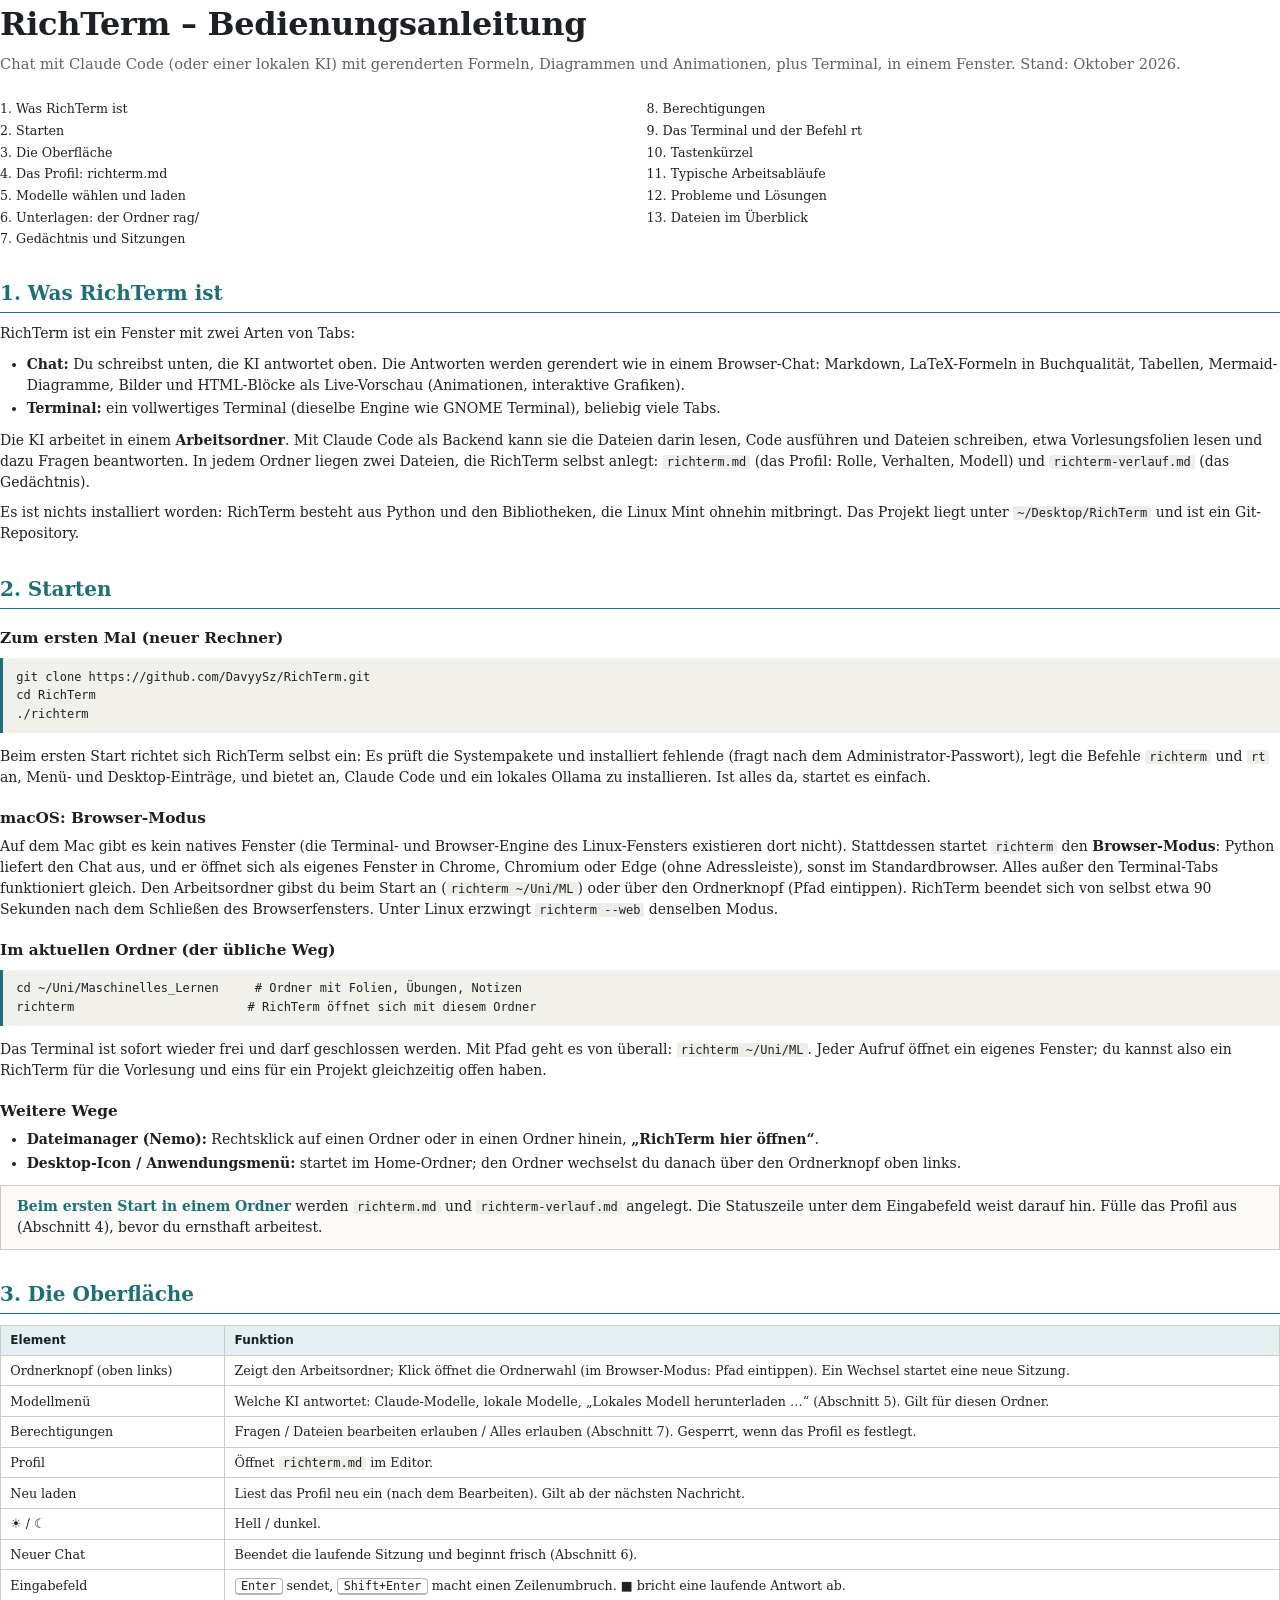
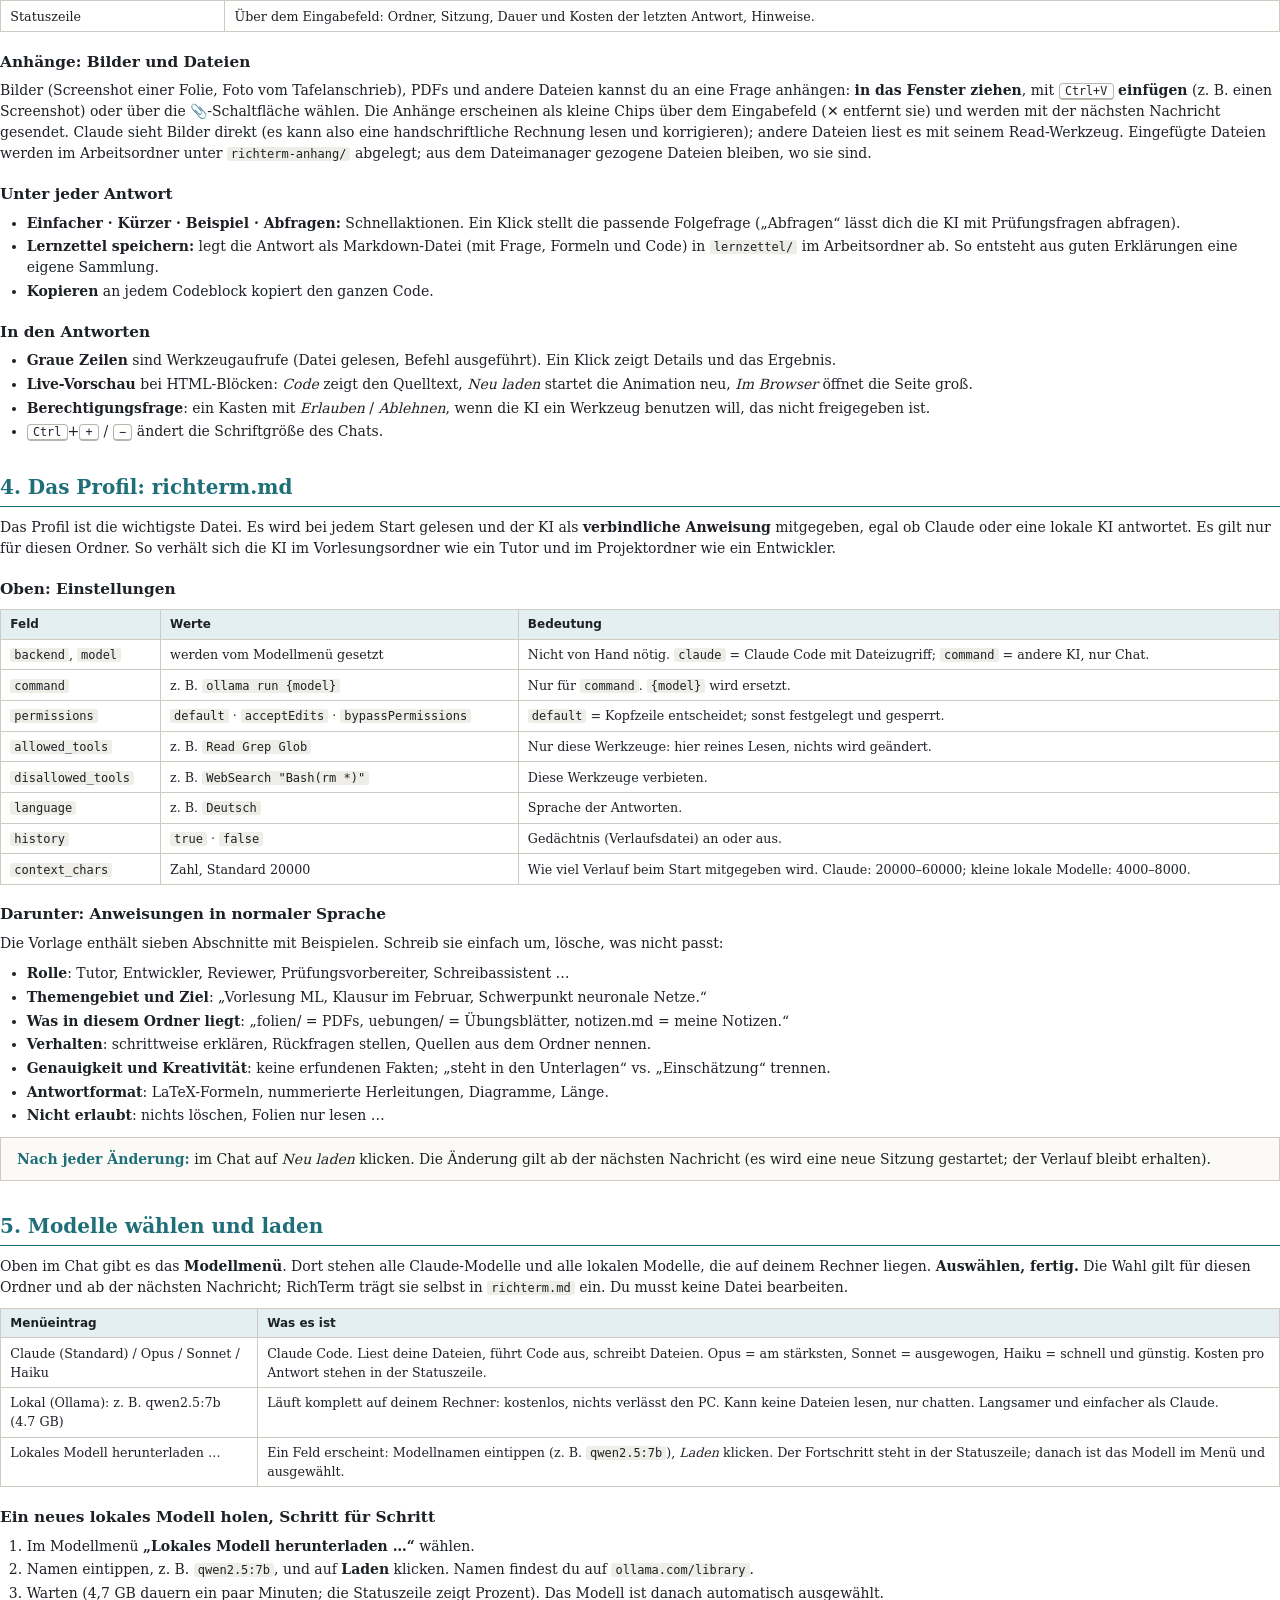
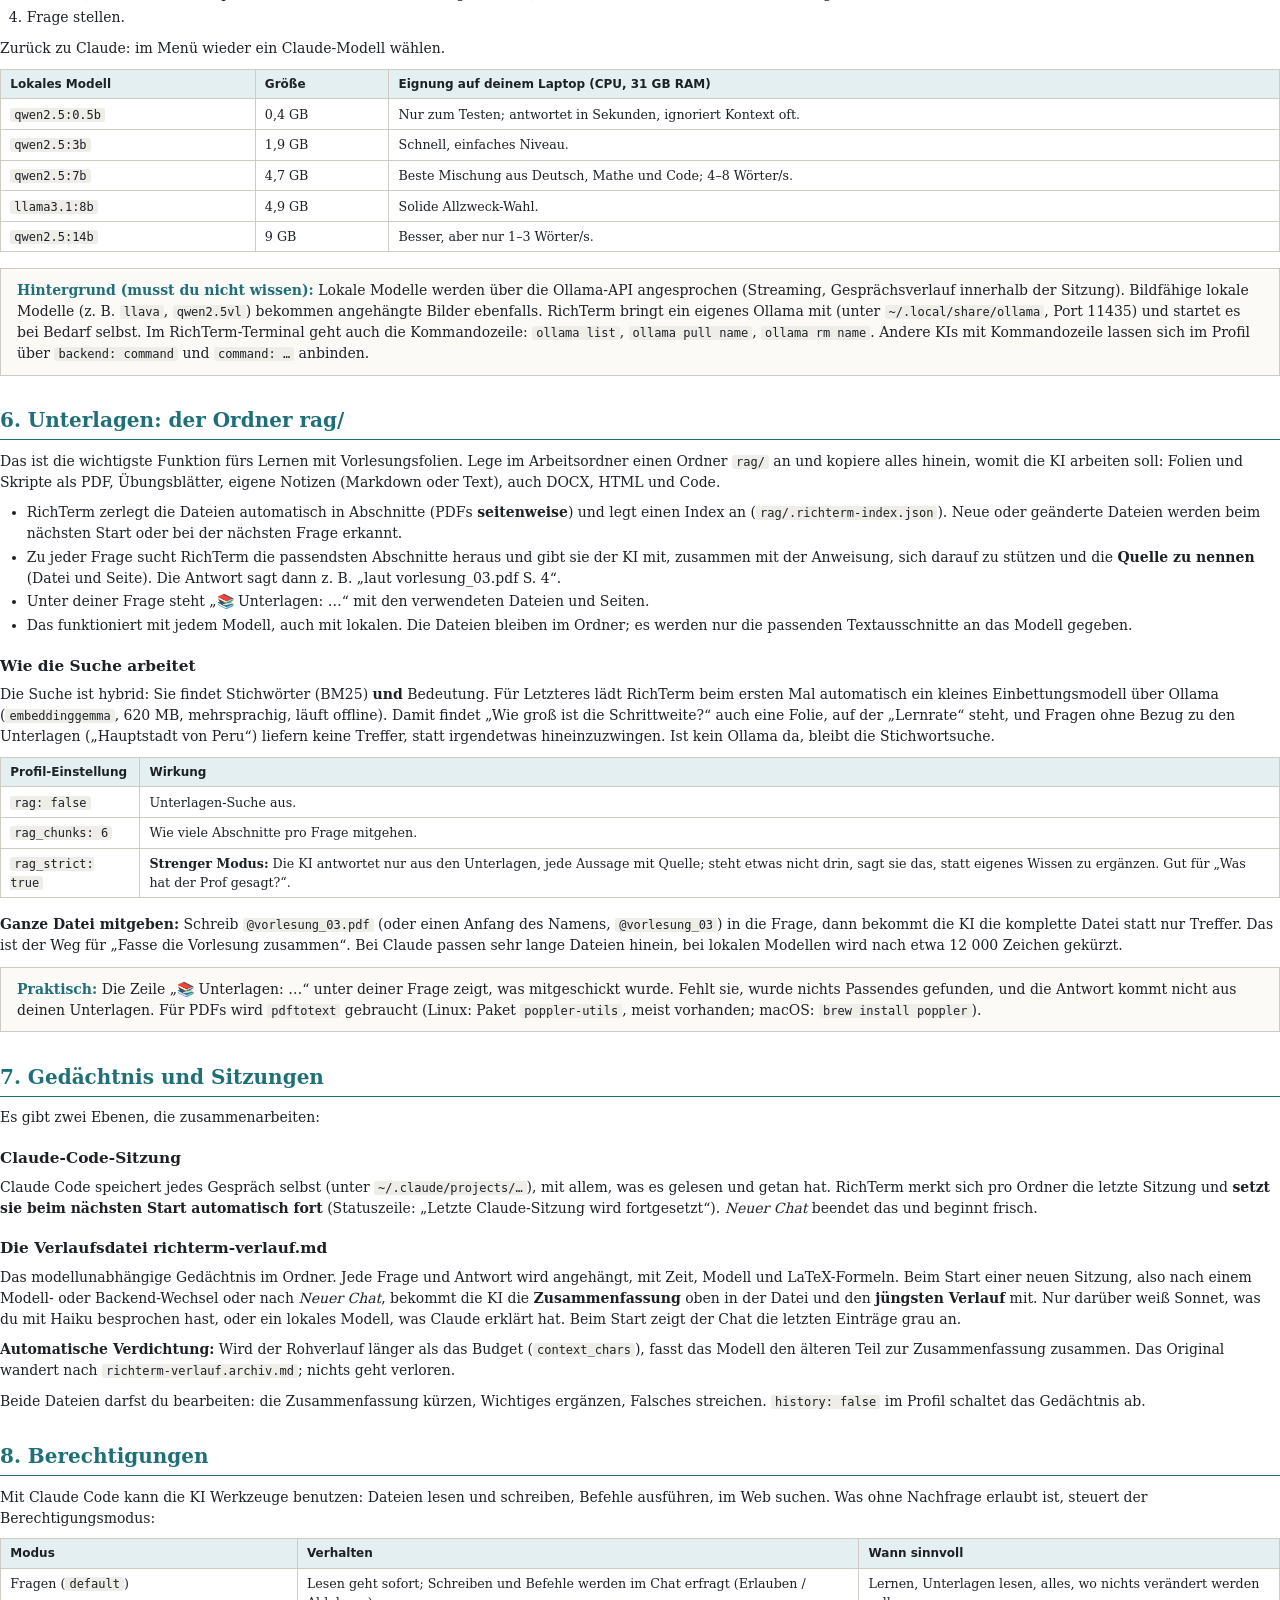
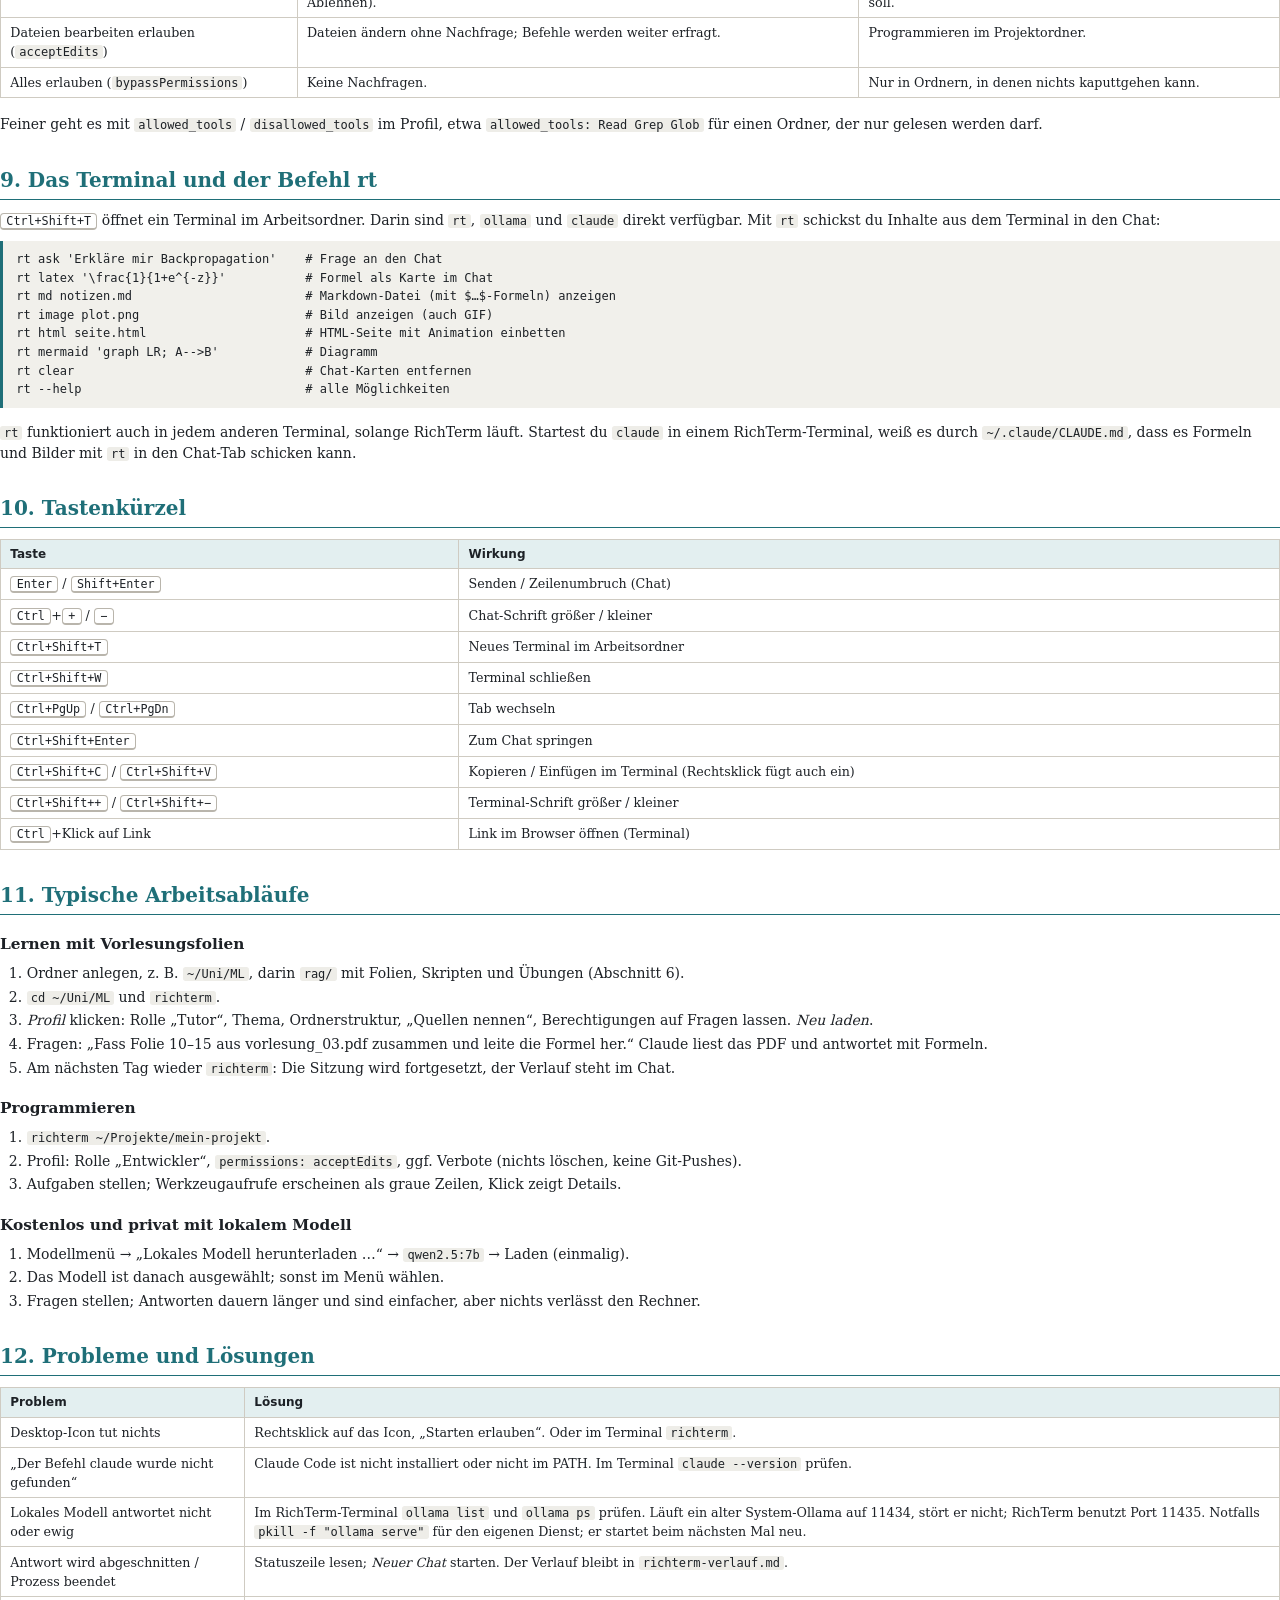
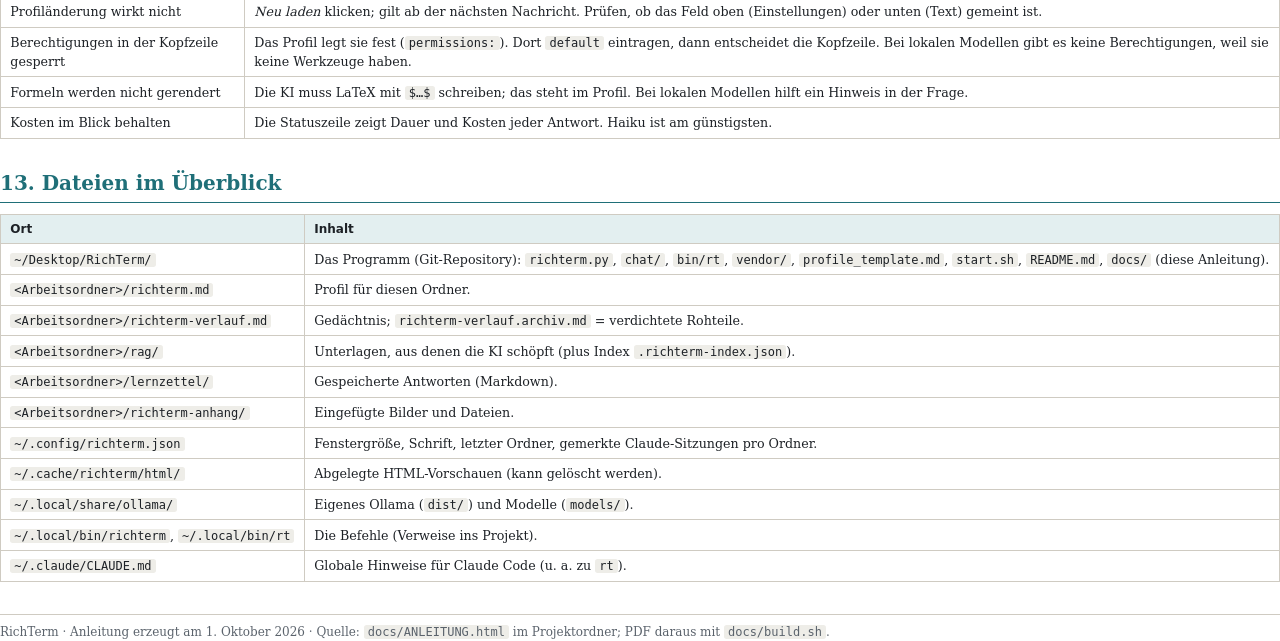
==== docs/ANLEITUNG.html @ 3a7b84ba "Unterlagen-Suche hybrid (BM25 + embeddinggemma, automatisch geladen), strenger Modus, @datei für gan" ====
<!doctype html>
<html lang="de">
<head>
<meta charset="utf-8">
<title>RichTerm – Bedienungsanleitung</title>
<style>
  @page { size: A4; margin: 20mm 18mm 22mm 18mm; }
  html { font-size: 10.5pt; }
  body { font-family: "DejaVu Serif", Georgia, serif; color: #1d2126; line-height: 1.5; margin: 0; }
  h1 { font-size: 24pt; margin: 0 0 4pt; letter-spacing: -0.01em; }
  .sub { color: #5b636c; margin: 0 0 18pt; font-size: 11pt; }
  h2 { font-size: 15pt; margin: 22pt 0 8pt; padding-bottom: 3pt; border-bottom: 1.5px solid #1f6f78; color: #1f6f78; page-break-after: avoid; }
  h3 { font-size: 11.5pt; margin: 14pt 0 5pt; page-break-after: avoid; }
  p { margin: 0 0 7pt; }
  ul, ol { margin: 0 0 8pt; padding-left: 20pt; }
  li { margin-bottom: 2pt; }
  code { font-family: "DejaVu Sans Mono", monospace; font-size: 9pt; background: #eeede8; padding: 0 3pt; border-radius: 2pt; }
  pre { font-family: "DejaVu Sans Mono", monospace; font-size: 8.8pt; background: #f1f0eb; border-left: 3px solid #1f6f78; padding: 7pt 10pt; margin: 6pt 0 10pt; white-space: pre-wrap; page-break-inside: avoid; }
  pre code { background: none; padding: 0; }
  table { border-collapse: collapse; width: 100%; margin: 6pt 0 12pt; font-size: 9.5pt; page-break-inside: avoid; }
  th, td { border: 1px solid #cfcbc2; padding: 4pt 7pt; vertical-align: top; text-align: left; }
  th { background: #e3eff0; font-family: "DejaVu Sans", sans-serif; font-size: 9pt; }
  .box { border: 1px solid #cfcbc2; background: #fbfaf7; padding: 8pt 12pt; margin: 8pt 0 12pt; page-break-inside: avoid; }
  .box b { color: #1f6f78; }
  .toc { columns: 2; font-size: 9.5pt; margin-bottom: 10pt; }
  .toc div { margin-bottom: 2pt; }
  .kbd { font-family: "DejaVu Sans Mono", monospace; font-size: 8.8pt; border: 1px solid #b9b5ac; border-bottom-width: 2px; border-radius: 3pt; padding: 0 4pt; background: #fff; white-space: nowrap; }
  .page { page-break-before: always; }
  footer { margin-top: 24pt; color: #5b636c; font-size: 9pt; border-top: 1px solid #cfcbc2; padding-top: 6pt; }
</style>
</head>
<body>

<h1>RichTerm – Bedienungsanleitung</h1>
<p class="sub">Chat mit Claude Code (oder einer lokalen KI) mit gerenderten Formeln, Diagrammen und Animationen, plus Terminal, in einem Fenster. Stand: Oktober 2026.</p>

<div class="toc">
  <div>1. Was RichTerm ist</div>
  <div>2. Starten</div>
  <div>3. Die Oberfläche</div>
  <div>4. Das Profil: richterm.md</div>
  <div>5. Modelle wählen und laden</div>
  <div>6. Unterlagen: der Ordner rag/</div>
  <div>7. Gedächtnis und Sitzungen</div>
  <div>8. Berechtigungen</div>
  <div>9. Das Terminal und der Befehl rt</div>
  <div>10. Tastenkürzel</div>
  <div>11. Typische Arbeitsabläufe</div>
  <div>12. Probleme und Lösungen</div>
  <div>13. Dateien im Überblick</div>
</div>

<h2>1. Was RichTerm ist</h2>
<p>RichTerm ist ein Fenster mit zwei Arten von Tabs:</p>
<ul>
  <li><b>Chat:</b> Du schreibst unten, die KI antwortet oben. Die Antworten werden gerendert wie in einem Browser-Chat: Markdown, LaTeX-Formeln in Buchqualität, Tabellen, Mermaid-Diagramme, Bilder und HTML-Blöcke als Live-Vorschau (Animationen, interaktive Grafiken).</li>
  <li><b>Terminal:</b> ein vollwertiges Terminal (dieselbe Engine wie GNOME Terminal), beliebig viele Tabs.</li>
</ul>
<p>Die KI arbeitet in einem <b>Arbeitsordner</b>. Mit Claude Code als Backend kann sie die Dateien darin lesen, Code ausführen und Dateien schreiben, etwa Vorlesungsfolien lesen und dazu Fragen beantworten. In jedem Ordner liegen zwei Dateien, die RichTerm selbst anlegt: <code>richterm.md</code> (das Profil: Rolle, Verhalten, Modell) und <code>richterm-verlauf.md</code> (das Gedächtnis).</p>
<p>Es ist nichts installiert worden: RichTerm besteht aus Python und den Bibliotheken, die Linux Mint ohnehin mitbringt. Das Projekt liegt unter <code>~/Desktop/RichTerm</code> und ist ein Git-Repository.</p>

<h2>2. Starten</h2>
<h3>Zum ersten Mal (neuer Rechner)</h3>
<pre><code>git clone https://github.com/DavyySz/RichTerm.git
cd RichTerm
./richterm</code></pre>
<p>Beim ersten Start richtet sich RichTerm selbst ein: Es prüft die Systempakete und installiert fehlende (fragt nach dem Administrator-Passwort), legt die Befehle <code>richterm</code> und <code>rt</code> an, Menü- und Desktop-Einträge, und bietet an, Claude Code und ein lokales Ollama zu installieren. Ist alles da, startet es einfach.</p>
<h3>macOS: Browser-Modus</h3>
<p>Auf dem Mac gibt es kein natives Fenster (die Terminal- und Browser-Engine des Linux-Fensters existieren dort nicht). Stattdessen startet <code>richterm</code> den <b>Browser-Modus</b>: Python liefert den Chat aus, und er öffnet sich als eigenes Fenster in Chrome, Chromium oder Edge (ohne Adressleiste), sonst im Standardbrowser. Alles außer den Terminal-Tabs funktioniert gleich. Den Arbeitsordner gibst du beim Start an (<code>richterm ~/Uni/ML</code>) oder über den Ordnerknopf (Pfad eintippen). RichTerm beendet sich von selbst etwa 90 Sekunden nach dem Schließen des Browserfensters. Unter Linux erzwingt <code>richterm --web</code> denselben Modus.</p>
<h3>Im aktuellen Ordner (der übliche Weg)</h3>
<pre><code>cd ~/Uni/Maschinelles_Lernen     # Ordner mit Folien, Übungen, Notizen
richterm                        # RichTerm öffnet sich mit diesem Ordner</code></pre>
<p>Das Terminal ist sofort wieder frei und darf geschlossen werden. Mit Pfad geht es von überall: <code>richterm ~/Uni/ML</code>. Jeder Aufruf öffnet ein eigenes Fenster; du kannst also ein RichTerm für die Vorlesung und eins für ein Projekt gleichzeitig offen haben.</p>
<h3>Weitere Wege</h3>
<ul>
  <li><b>Dateimanager (Nemo):</b> Rechtsklick auf einen Ordner oder in einen Ordner hinein, <b>„RichTerm hier öffnen“</b>.</li>
  <li><b>Desktop-Icon / Anwendungsmenü:</b> startet im Home-Ordner; den Ordner wechselst du danach über den Ordnerknopf oben links.</li>
</ul>
<div class="box"><b>Beim ersten Start in einem Ordner</b> werden <code>richterm.md</code> und <code>richterm-verlauf.md</code> angelegt. Die Statuszeile unter dem Eingabefeld weist darauf hin. Fülle das Profil aus (Abschnitt 4), bevor du ernsthaft arbeitest.</div>

<h2>3. Die Oberfläche</h2>
<table>
  <tr><th>Element</th><th>Funktion</th></tr>
  <tr><td>Ordnerknopf (oben links)</td><td>Zeigt den Arbeitsordner; Klick öffnet die Ordnerwahl (im Browser-Modus: Pfad eintippen). Ein Wechsel startet eine neue Sitzung.</td></tr>
  <tr><td>Modellmenü</td><td>Welche KI antwortet: Claude-Modelle, lokale Modelle, „Lokales Modell herunterladen …“ (Abschnitt 5). Gilt für diesen Ordner.</td></tr>
  <tr><td>Berechtigungen</td><td>Fragen / Dateien bearbeiten erlauben / Alles erlauben (Abschnitt 7). Gesperrt, wenn das Profil es festlegt.</td></tr>
  <tr><td>Profil</td><td>Öffnet <code>richterm.md</code> im Editor.</td></tr>
  <tr><td>Neu laden</td><td>Liest das Profil neu ein (nach dem Bearbeiten). Gilt ab der nächsten Nachricht.</td></tr>
  <tr><td>☀ / ☾</td><td>Hell / dunkel.</td></tr>
  <tr><td>Neuer Chat</td><td>Beendet die laufende Sitzung und beginnt frisch (Abschnitt 6).</td></tr>
  <tr><td>Eingabefeld</td><td><span class="kbd">Enter</span> sendet, <span class="kbd">Shift+Enter</span> macht einen Zeilenumbruch. <b>■</b> bricht eine laufende Antwort ab.</td></tr>
  <tr><td>Statuszeile</td><td>Über dem Eingabefeld: Ordner, Sitzung, Dauer und Kosten der letzten Antwort, Hinweise.</td></tr>
</table>
<h3>Anhänge: Bilder und Dateien</h3>
<p>Bilder (Screenshot einer Folie, Foto vom Tafelanschrieb), PDFs und andere Dateien kannst du an eine Frage anhängen: <b>in das Fenster ziehen</b>, mit <span class="kbd">Ctrl+V</span> <b>einfügen</b> (z. B. einen Screenshot) oder über die <b>📎</b>-Schaltfläche wählen. Die Anhänge erscheinen als kleine Chips über dem Eingabefeld (✕ entfernt sie) und werden mit der nächsten Nachricht gesendet. Claude sieht Bilder direkt (es kann also eine handschriftliche Rechnung lesen und korrigieren); andere Dateien liest es mit seinem Read-Werkzeug. Eingefügte Dateien werden im Arbeitsordner unter <code>richterm-anhang/</code> abgelegt; aus dem Dateimanager gezogene Dateien bleiben, wo sie sind.</p>
<h3>Unter jeder Antwort</h3>
<ul>
  <li><b>Einfacher · Kürzer · Beispiel · Abfragen:</b> Schnellaktionen. Ein Klick stellt die passende Folgefrage („Abfragen“ lässt dich die KI mit Prüfungsfragen abfragen).</li>
  <li><b>Lernzettel speichern:</b> legt die Antwort als Markdown-Datei (mit Frage, Formeln und Code) in <code>lernzettel/</code> im Arbeitsordner ab. So entsteht aus guten Erklärungen eine eigene Sammlung.</li>
  <li><b>Kopieren</b> an jedem Codeblock kopiert den ganzen Code.</li>
</ul>
<h3>In den Antworten</h3>
<ul>
  <li><b>Graue Zeilen</b> sind Werkzeugaufrufe (Datei gelesen, Befehl ausgeführt). Ein Klick zeigt Details und das Ergebnis.</li>
  <li><b>Live-Vorschau</b> bei HTML-Blöcken: <i>Code</i> zeigt den Quelltext, <i>Neu laden</i> startet die Animation neu, <i>Im Browser</i> öffnet die Seite groß.</li>
  <li><b>Berechtigungsfrage</b>: ein Kasten mit <i>Erlauben</i> / <i>Ablehnen</i>, wenn die KI ein Werkzeug benutzen will, das nicht freigegeben ist.</li>
  <li><span class="kbd">Ctrl</span>+<span class="kbd">+</span> / <span class="kbd">−</span> ändert die Schriftgröße des Chats.</li>
</ul>

<h2 class="page">4. Das Profil: richterm.md</h2>
<p>Das Profil ist die wichtigste Datei. Es wird bei jedem Start gelesen und der KI als <b>verbindliche Anweisung</b> mitgegeben, egal ob Claude oder eine lokale KI antwortet. Es gilt nur für diesen Ordner. So verhält sich die KI im Vorlesungsordner wie ein Tutor und im Projektordner wie ein Entwickler.</p>
<h3>Oben: Einstellungen</h3>
<table>
  <tr><th>Feld</th><th>Werte</th><th>Bedeutung</th></tr>
  <tr><td><code>backend</code>, <code>model</code></td><td>werden vom Modellmenü gesetzt</td><td>Nicht von Hand nötig. <code>claude</code> = Claude Code mit Dateizugriff; <code>command</code> = andere KI, nur Chat.</td></tr>
  <tr><td><code>command</code></td><td>z. B. <code>ollama run {model}</code></td><td>Nur für <code>command</code>. <code>{model}</code> wird ersetzt.</td></tr>
  <tr><td><code>permissions</code></td><td><code>default</code> · <code>acceptEdits</code> · <code>bypassPermissions</code></td><td><code>default</code> = Kopfzeile entscheidet; sonst festgelegt und gesperrt.</td></tr>
  <tr><td><code>allowed_tools</code></td><td>z. B. <code>Read Grep Glob</code></td><td>Nur diese Werkzeuge: hier reines Lesen, nichts wird geändert.</td></tr>
  <tr><td><code>disallowed_tools</code></td><td>z. B. <code>WebSearch "Bash(rm *)"</code></td><td>Diese Werkzeuge verbieten.</td></tr>
  <tr><td><code>language</code></td><td>z. B. <code>Deutsch</code></td><td>Sprache der Antworten.</td></tr>
  <tr><td><code>history</code></td><td><code>true</code> · <code>false</code></td><td>Gedächtnis (Verlaufsdatei) an oder aus.</td></tr>
  <tr><td><code>context_chars</code></td><td>Zahl, Standard 20000</td><td>Wie viel Verlauf beim Start mitgegeben wird. Claude: 20000–60000; kleine lokale Modelle: 4000–8000.</td></tr>
</table>
<h3>Darunter: Anweisungen in normaler Sprache</h3>
<p>Die Vorlage enthält sieben Abschnitte mit Beispielen. Schreib sie einfach um, lösche, was nicht passt:</p>
<ul>
  <li><b>Rolle</b>: Tutor, Entwickler, Reviewer, Prüfungsvorbereiter, Schreibassistent …</li>
  <li><b>Themengebiet und Ziel</b>: „Vorlesung ML, Klausur im Februar, Schwerpunkt neuronale Netze.“</li>
  <li><b>Was in diesem Ordner liegt</b>: „folien/ = PDFs, uebungen/ = Übungsblätter, notizen.md = meine Notizen.“</li>
  <li><b>Verhalten</b>: schrittweise erklären, Rückfragen stellen, Quellen aus dem Ordner nennen.</li>
  <li><b>Genauigkeit und Kreativität</b>: keine erfundenen Fakten; „steht in den Unterlagen“ vs. „Einschätzung“ trennen.</li>
  <li><b>Antwortformat</b>: LaTeX-Formeln, nummerierte Herleitungen, Diagramme, Länge.</li>
  <li><b>Nicht erlaubt</b>: nichts löschen, Folien nur lesen …</li>
</ul>
<div class="box"><b>Nach jeder Änderung:</b> im Chat auf <i>Neu laden</i> klicken. Die Änderung gilt ab der nächsten Nachricht (es wird eine neue Sitzung gestartet; der Verlauf bleibt erhalten).</div>

<h2>5. Modelle wählen und laden</h2>
<p>Oben im Chat gibt es das <b>Modellmenü</b>. Dort stehen alle Claude-Modelle und alle lokalen Modelle, die auf deinem Rechner liegen. <b>Auswählen, fertig.</b> Die Wahl gilt für diesen Ordner und ab der nächsten Nachricht; RichTerm trägt sie selbst in <code>richterm.md</code> ein. Du musst keine Datei bearbeiten.</p>
<table>
  <tr><th>Menüeintrag</th><th>Was es ist</th></tr>
  <tr><td>Claude (Standard) / Opus / Sonnet / Haiku</td><td>Claude Code. Liest deine Dateien, führt Code aus, schreibt Dateien. Opus = am stärksten, Sonnet = ausgewogen, Haiku = schnell und günstig. Kosten pro Antwort stehen in der Statuszeile.</td></tr>
  <tr><td>Lokal (Ollama): z. B. qwen2.5:7b (4.7 GB)</td><td>Läuft komplett auf deinem Rechner: kostenlos, nichts verlässt den PC. Kann keine Dateien lesen, nur chatten. Langsamer und einfacher als Claude.</td></tr>
  <tr><td>Lokales Modell herunterladen …</td><td>Ein Feld erscheint: Modellnamen eintippen (z. B. <code>qwen2.5:7b</code>), <i>Laden</i> klicken. Der Fortschritt steht in der Statuszeile; danach ist das Modell im Menü und ausgewählt.</td></tr>
</table>
<h3>Ein neues lokales Modell holen, Schritt für Schritt</h3>
<ol>
  <li>Im Modellmenü <b>„Lokales Modell herunterladen …“</b> wählen.</li>
  <li>Namen eintippen, z. B. <code>qwen2.5:7b</code>, und auf <b>Laden</b> klicken. Namen findest du auf <code>ollama.com/library</code>.</li>
  <li>Warten (4,7 GB dauern ein paar Minuten; die Statuszeile zeigt Prozent). Das Modell ist danach automatisch ausgewählt.</li>
  <li>Frage stellen.</li>
</ol>
<p>Zurück zu Claude: im Menü wieder ein Claude-Modell wählen.</p>
<table>
  <tr><th>Lokales Modell</th><th>Größe</th><th>Eignung auf deinem Laptop (CPU, 31 GB RAM)</th></tr>
  <tr><td><code>qwen2.5:0.5b</code></td><td>0,4 GB</td><td>Nur zum Testen; antwortet in Sekunden, ignoriert Kontext oft.</td></tr>
  <tr><td><code>qwen2.5:3b</code></td><td>1,9 GB</td><td>Schnell, einfaches Niveau.</td></tr>
  <tr><td><code>qwen2.5:7b</code></td><td>4,7 GB</td><td>Beste Mischung aus Deutsch, Mathe und Code; 4–8 Wörter/s.</td></tr>
  <tr><td><code>llama3.1:8b</code></td><td>4,9 GB</td><td>Solide Allzweck-Wahl.</td></tr>
  <tr><td><code>qwen2.5:14b</code></td><td>9 GB</td><td>Besser, aber nur 1–3 Wörter/s.</td></tr>
</table>
<div class="box"><b>Hintergrund (musst du nicht wissen):</b> Lokale Modelle werden über die Ollama-API angesprochen (Streaming, Gesprächsverlauf innerhalb der Sitzung). Bildfähige lokale Modelle (z. B. <code>llava</code>, <code>qwen2.5vl</code>) bekommen angehängte Bilder ebenfalls. RichTerm bringt ein eigenes Ollama mit (unter <code>~/.local/share/ollama</code>, Port 11435) und startet es bei Bedarf selbst. Im RichTerm-Terminal geht auch die Kommandozeile: <code>ollama list</code>, <code>ollama pull name</code>, <code>ollama rm name</code>. Andere KIs mit Kommandozeile lassen sich im Profil über <code>backend: command</code> und <code>command: …</code> anbinden.</div>

<h2 class="page">6. Unterlagen: der Ordner rag/</h2>
<p>Das ist die wichtigste Funktion fürs Lernen mit Vorlesungsfolien. Lege im Arbeitsordner einen Ordner <code>rag/</code> an und kopiere alles hinein, womit die KI arbeiten soll: Folien und Skripte als PDF, Übungsblätter, eigene Notizen (Markdown oder Text), auch DOCX, HTML und Code.</p>
<ul>
  <li>RichTerm zerlegt die Dateien automatisch in Abschnitte (PDFs <b>seitenweise</b>) und legt einen Index an (<code>rag/.richterm-index.json</code>). Neue oder geänderte Dateien werden beim nächsten Start oder bei der nächsten Frage erkannt.</li>
  <li>Zu jeder Frage sucht RichTerm die passendsten Abschnitte heraus und gibt sie der KI mit, zusammen mit der Anweisung, sich darauf zu stützen und die <b>Quelle zu nennen</b> (Datei und Seite). Die Antwort sagt dann z.&nbsp;B. „laut vorlesung_03.pdf S. 4“.</li>
  <li>Unter deiner Frage steht „📚 Unterlagen: …“ mit den verwendeten Dateien und Seiten.</li>
  <li>Das funktioniert mit jedem Modell, auch mit lokalen. Die Dateien bleiben im Ordner; es werden nur die passenden Textausschnitte an das Modell gegeben.</li>
</ul>
<h3>Wie die Suche arbeitet</h3>
<p>Die Suche ist hybrid: Sie findet Stichwörter (BM25) <b>und</b> Bedeutung. Für Letzteres lädt RichTerm beim ersten Mal automatisch ein kleines Einbettungsmodell über Ollama (<code>embeddinggemma</code>, 620 MB, mehrsprachig, läuft offline). Damit findet „Wie groß ist die Schrittweite?“ auch eine Folie, auf der „Lernrate“ steht, und Fragen ohne Bezug zu den Unterlagen („Hauptstadt von Peru“) liefern keine Treffer, statt irgendetwas hineinzuzwingen. Ist kein Ollama da, bleibt die Stichwortsuche.</p>
<table>
  <tr><th>Profil-Einstellung</th><th>Wirkung</th></tr>
  <tr><td><code>rag: false</code></td><td>Unterlagen-Suche aus.</td></tr>
  <tr><td><code>rag_chunks: 6</code></td><td>Wie viele Abschnitte pro Frage mitgehen.</td></tr>
  <tr><td><code>rag_strict: true</code></td><td><b>Strenger Modus:</b> Die KI antwortet nur aus den Unterlagen, jede Aussage mit Quelle; steht etwas nicht drin, sagt sie das, statt eigenes Wissen zu ergänzen. Gut für „Was hat der Prof gesagt?“.</td></tr>
</table>
<p><b>Ganze Datei mitgeben:</b> Schreib <code>@vorlesung_03.pdf</code> (oder einen Anfang des Namens, <code>@vorlesung_03</code>) in die Frage, dann bekommt die KI die komplette Datei statt nur Treffer. Das ist der Weg für „Fasse die Vorlesung zusammen“. Bei Claude passen sehr lange Dateien hinein, bei lokalen Modellen wird nach etwa 12 000 Zeichen gekürzt.</p>
<div class="box"><b>Praktisch:</b> Die Zeile „📚 Unterlagen: …“ unter deiner Frage zeigt, was mitgeschickt wurde. Fehlt sie, wurde nichts Passendes gefunden, und die Antwort kommt nicht aus deinen Unterlagen. Für PDFs wird <code>pdftotext</code> gebraucht (Linux: Paket <code>poppler-utils</code>, meist vorhanden; macOS: <code>brew install poppler</code>).</div>

<h2>7. Gedächtnis und Sitzungen</h2>
<p>Es gibt zwei Ebenen, die zusammenarbeiten:</p>
<h3>Claude-Code-Sitzung</h3>
<p>Claude Code speichert jedes Gespräch selbst (unter <code>~/.claude/projects/…</code>), mit allem, was es gelesen und getan hat. RichTerm merkt sich pro Ordner die letzte Sitzung und <b>setzt sie beim nächsten Start automatisch fort</b> (Statuszeile: „Letzte Claude-Sitzung wird fortgesetzt“). <i>Neuer Chat</i> beendet das und beginnt frisch.</p>
<h3>Die Verlaufsdatei richterm-verlauf.md</h3>
<p>Das modellunabhängige Gedächtnis im Ordner. Jede Frage und Antwort wird angehängt, mit Zeit, Modell und LaTeX-Formeln. Beim Start einer neuen Sitzung, also nach einem Modell- oder Backend-Wechsel oder nach <i>Neuer Chat</i>, bekommt die KI die <b>Zusammenfassung</b> oben in der Datei und den <b>jüngsten Verlauf</b> mit. Nur darüber weiß Sonnet, was du mit Haiku besprochen hast, oder ein lokales Modell, was Claude erklärt hat. Beim Start zeigt der Chat die letzten Einträge grau an.</p>
<p><b>Automatische Verdichtung:</b> Wird der Rohverlauf länger als das Budget (<code>context_chars</code>), fasst das Modell den älteren Teil zur Zusammenfassung zusammen. Das Original wandert nach <code>richterm-verlauf.archiv.md</code>; nichts geht verloren.</p>
<p>Beide Dateien darfst du bearbeiten: die Zusammenfassung kürzen, Wichtiges ergänzen, Falsches streichen. <code>history: false</code> im Profil schaltet das Gedächtnis ab.</p>

<h2>8. Berechtigungen</h2>
<p>Mit Claude Code kann die KI Werkzeuge benutzen: Dateien lesen und schreiben, Befehle ausführen, im Web suchen. Was ohne Nachfrage erlaubt ist, steuert der Berechtigungsmodus:</p>
<table>
  <tr><th>Modus</th><th>Verhalten</th><th>Wann sinnvoll</th></tr>
  <tr><td>Fragen (<code>default</code>)</td><td>Lesen geht sofort; Schreiben und Befehle werden im Chat erfragt (Erlauben / Ablehnen).</td><td>Lernen, Unterlagen lesen, alles, wo nichts verändert werden soll.</td></tr>
  <tr><td>Dateien bearbeiten erlauben (<code>acceptEdits</code>)</td><td>Dateien ändern ohne Nachfrage; Befehle werden weiter erfragt.</td><td>Programmieren im Projektordner.</td></tr>
  <tr><td>Alles erlauben (<code>bypassPermissions</code>)</td><td>Keine Nachfragen.</td><td>Nur in Ordnern, in denen nichts kaputtgehen kann.</td></tr>
</table>
<p>Feiner geht es mit <code>allowed_tools</code> / <code>disallowed_tools</code> im Profil, etwa <code>allowed_tools: Read Grep Glob</code> für einen Ordner, der nur gelesen werden darf.</p>

<h2>9. Das Terminal und der Befehl rt</h2>
<p><span class="kbd">Ctrl+Shift+T</span> öffnet ein Terminal im Arbeitsordner. Darin sind <code>rt</code>, <code>ollama</code> und <code>claude</code> direkt verfügbar. Mit <code>rt</code> schickst du Inhalte aus dem Terminal in den Chat:</p>
<pre><code>rt ask 'Erkläre mir Backpropagation'    # Frage an den Chat
rt latex '\frac{1}{1+e^{-z}}'           # Formel als Karte im Chat
rt md notizen.md                        # Markdown-Datei (mit $…$-Formeln) anzeigen
rt image plot.png                       # Bild anzeigen (auch GIF)
rt html seite.html                      # HTML-Seite mit Animation einbetten
rt mermaid 'graph LR; A-->B'            # Diagramm
rt clear                                # Chat-Karten entfernen
rt --help                               # alle Möglichkeiten</code></pre>
<p><code>rt</code> funktioniert auch in jedem anderen Terminal, solange RichTerm läuft. Startest du <code>claude</code> in einem RichTerm-Terminal, weiß es durch <code>~/.claude/CLAUDE.md</code>, dass es Formeln und Bilder mit <code>rt</code> in den Chat-Tab schicken kann.</p>

<h2>10. Tastenkürzel</h2>
<table>
  <tr><th>Taste</th><th>Wirkung</th></tr>
  <tr><td><span class="kbd">Enter</span> / <span class="kbd">Shift+Enter</span></td><td>Senden / Zeilenumbruch (Chat)</td></tr>
  <tr><td><span class="kbd">Ctrl</span>+<span class="kbd">+</span> / <span class="kbd">−</span></td><td>Chat-Schrift größer / kleiner</td></tr>
  <tr><td><span class="kbd">Ctrl+Shift+T</span></td><td>Neues Terminal im Arbeitsordner</td></tr>
  <tr><td><span class="kbd">Ctrl+Shift+W</span></td><td>Terminal schließen</td></tr>
  <tr><td><span class="kbd">Ctrl+PgUp</span> / <span class="kbd">Ctrl+PgDn</span></td><td>Tab wechseln</td></tr>
  <tr><td><span class="kbd">Ctrl+Shift+Enter</span></td><td>Zum Chat springen</td></tr>
  <tr><td><span class="kbd">Ctrl+Shift+C</span> / <span class="kbd">Ctrl+Shift+V</span></td><td>Kopieren / Einfügen im Terminal (Rechtsklick fügt auch ein)</td></tr>
  <tr><td><span class="kbd">Ctrl+Shift++</span> / <span class="kbd">Ctrl+Shift+−</span></td><td>Terminal-Schrift größer / kleiner</td></tr>
  <tr><td><span class="kbd">Ctrl</span>+Klick auf Link</td><td>Link im Browser öffnen (Terminal)</td></tr>
</table>

<h2 class="page">11. Typische Arbeitsabläufe</h2>
<h3>Lernen mit Vorlesungsfolien</h3>
<ol>
  <li>Ordner anlegen, z. B. <code>~/Uni/ML</code>, darin <code>rag/</code> mit Folien, Skripten und Übungen (Abschnitt 6).</li>
  <li><code>cd ~/Uni/ML</code> und <code>richterm</code>.</li>
  <li><i>Profil</i> klicken: Rolle „Tutor“, Thema, Ordnerstruktur, „Quellen nennen“, Berechtigungen auf Fragen lassen. <i>Neu laden</i>.</li>
  <li>Fragen: „Fass Folie 10–15 aus vorlesung_03.pdf zusammen und leite die Formel her.“ Claude liest das PDF und antwortet mit Formeln.</li>
  <li>Am nächsten Tag wieder <code>richterm</code>: Die Sitzung wird fortgesetzt, der Verlauf steht im Chat.</li>
</ol>
<h3>Programmieren</h3>
<ol>
  <li><code>richterm ~/Projekte/mein-projekt</code>.</li>
  <li>Profil: Rolle „Entwickler“, <code>permissions: acceptEdits</code>, ggf. Verbote (nichts löschen, keine Git-Pushes).</li>
  <li>Aufgaben stellen; Werkzeugaufrufe erscheinen als graue Zeilen, Klick zeigt Details.</li>
</ol>
<h3>Kostenlos und privat mit lokalem Modell</h3>
<ol>
  <li>Modellmenü → „Lokales Modell herunterladen …“ → <code>qwen2.5:7b</code> → Laden (einmalig).</li>
  <li>Das Modell ist danach ausgewählt; sonst im Menü wählen.</li>
  <li>Fragen stellen; Antworten dauern länger und sind einfacher, aber nichts verlässt den Rechner.</li>
</ol>

<h2>12. Probleme und Lösungen</h2>
<table>
  <tr><th>Problem</th><th>Lösung</th></tr>
  <tr><td>Desktop-Icon tut nichts</td><td>Rechtsklick auf das Icon, „Starten erlauben“. Oder im Terminal <code>richterm</code>.</td></tr>
  <tr><td>„Der Befehl claude wurde nicht gefunden“</td><td>Claude Code ist nicht installiert oder nicht im PATH. Im Terminal <code>claude --version</code> prüfen.</td></tr>
  <tr><td>Lokales Modell antwortet nicht oder ewig</td><td>Im RichTerm-Terminal <code>ollama list</code> und <code>ollama ps</code> prüfen. Läuft ein alter System-Ollama auf 11434, stört er nicht; RichTerm benutzt Port 11435. Notfalls <code>pkill -f "ollama serve"</code> für den eigenen Dienst; er startet beim nächsten Mal neu.</td></tr>
  <tr><td>Antwort wird abgeschnitten / Prozess beendet</td><td>Statuszeile lesen; <i>Neuer Chat</i> starten. Der Verlauf bleibt in <code>richterm-verlauf.md</code>.</td></tr>
  <tr><td>Profiländerung wirkt nicht</td><td><i>Neu laden</i> klicken; gilt ab der nächsten Nachricht. Prüfen, ob das Feld oben (Einstellungen) oder unten (Text) gemeint ist.</td></tr>
  <tr><td>Berechtigungen in der Kopfzeile gesperrt</td><td>Das Profil legt sie fest (<code>permissions:</code>). Dort <code>default</code> eintragen, dann entscheidet die Kopfzeile. Bei lokalen Modellen gibt es keine Berechtigungen, weil sie keine Werkzeuge haben.</td></tr>
  <tr><td>Formeln werden nicht gerendert</td><td>Die KI muss LaTeX mit <code>$…$</code> schreiben; das steht im Profil. Bei lokalen Modellen hilft ein Hinweis in der Frage.</td></tr>
  <tr><td>Kosten im Blick behalten</td><td>Die Statuszeile zeigt Dauer und Kosten jeder Antwort. Haiku ist am günstigsten.</td></tr>
</table>

<h2>13. Dateien im Überblick</h2>
<table>
  <tr><th>Ort</th><th>Inhalt</th></tr>
  <tr><td><code>~/Desktop/RichTerm/</code></td><td>Das Programm (Git-Repository): <code>richterm.py</code>, <code>chat/</code>, <code>bin/rt</code>, <code>vendor/</code>, <code>profile_template.md</code>, <code>start.sh</code>, <code>README.md</code>, <code>docs/</code> (diese Anleitung).</td></tr>
  <tr><td><code>&lt;Arbeitsordner&gt;/richterm.md</code></td><td>Profil für diesen Ordner.</td></tr>
  <tr><td><code>&lt;Arbeitsordner&gt;/richterm-verlauf.md</code></td><td>Gedächtnis; <code>richterm-verlauf.archiv.md</code> = verdichtete Rohteile.</td></tr>
  <tr><td><code>&lt;Arbeitsordner&gt;/rag/</code></td><td>Unterlagen, aus denen die KI schöpft (plus Index <code>.richterm-index.json</code>).</td></tr>
  <tr><td><code>&lt;Arbeitsordner&gt;/lernzettel/</code></td><td>Gespeicherte Antworten (Markdown).</td></tr>
  <tr><td><code>&lt;Arbeitsordner&gt;/richterm-anhang/</code></td><td>Eingefügte Bilder und Dateien.</td></tr>
  <tr><td><code>~/.config/richterm.json</code></td><td>Fenstergröße, Schrift, letzter Ordner, gemerkte Claude-Sitzungen pro Ordner.</td></tr>
  <tr><td><code>~/.cache/richterm/html/</code></td><td>Abgelegte HTML-Vorschauen (kann gelöscht werden).</td></tr>
  <tr><td><code>~/.local/share/ollama/</code></td><td>Eigenes Ollama (<code>dist/</code>) und Modelle (<code>models/</code>).</td></tr>
  <tr><td><code>~/.local/bin/richterm</code>, <code>~/.local/bin/rt</code></td><td>Die Befehle (Verweise ins Projekt).</td></tr>
  <tr><td><code>~/.claude/CLAUDE.md</code></td><td>Globale Hinweise für Claude Code (u. a. zu <code>rt</code>).</td></tr>
</table>

<footer>RichTerm · Anleitung erzeugt am 1. Oktober 2026 · Quelle: <code>docs/ANLEITUNG.html</code> im Projektordner; PDF daraus mit <code>docs/build.sh</code>.</footer>
</body>
</html>
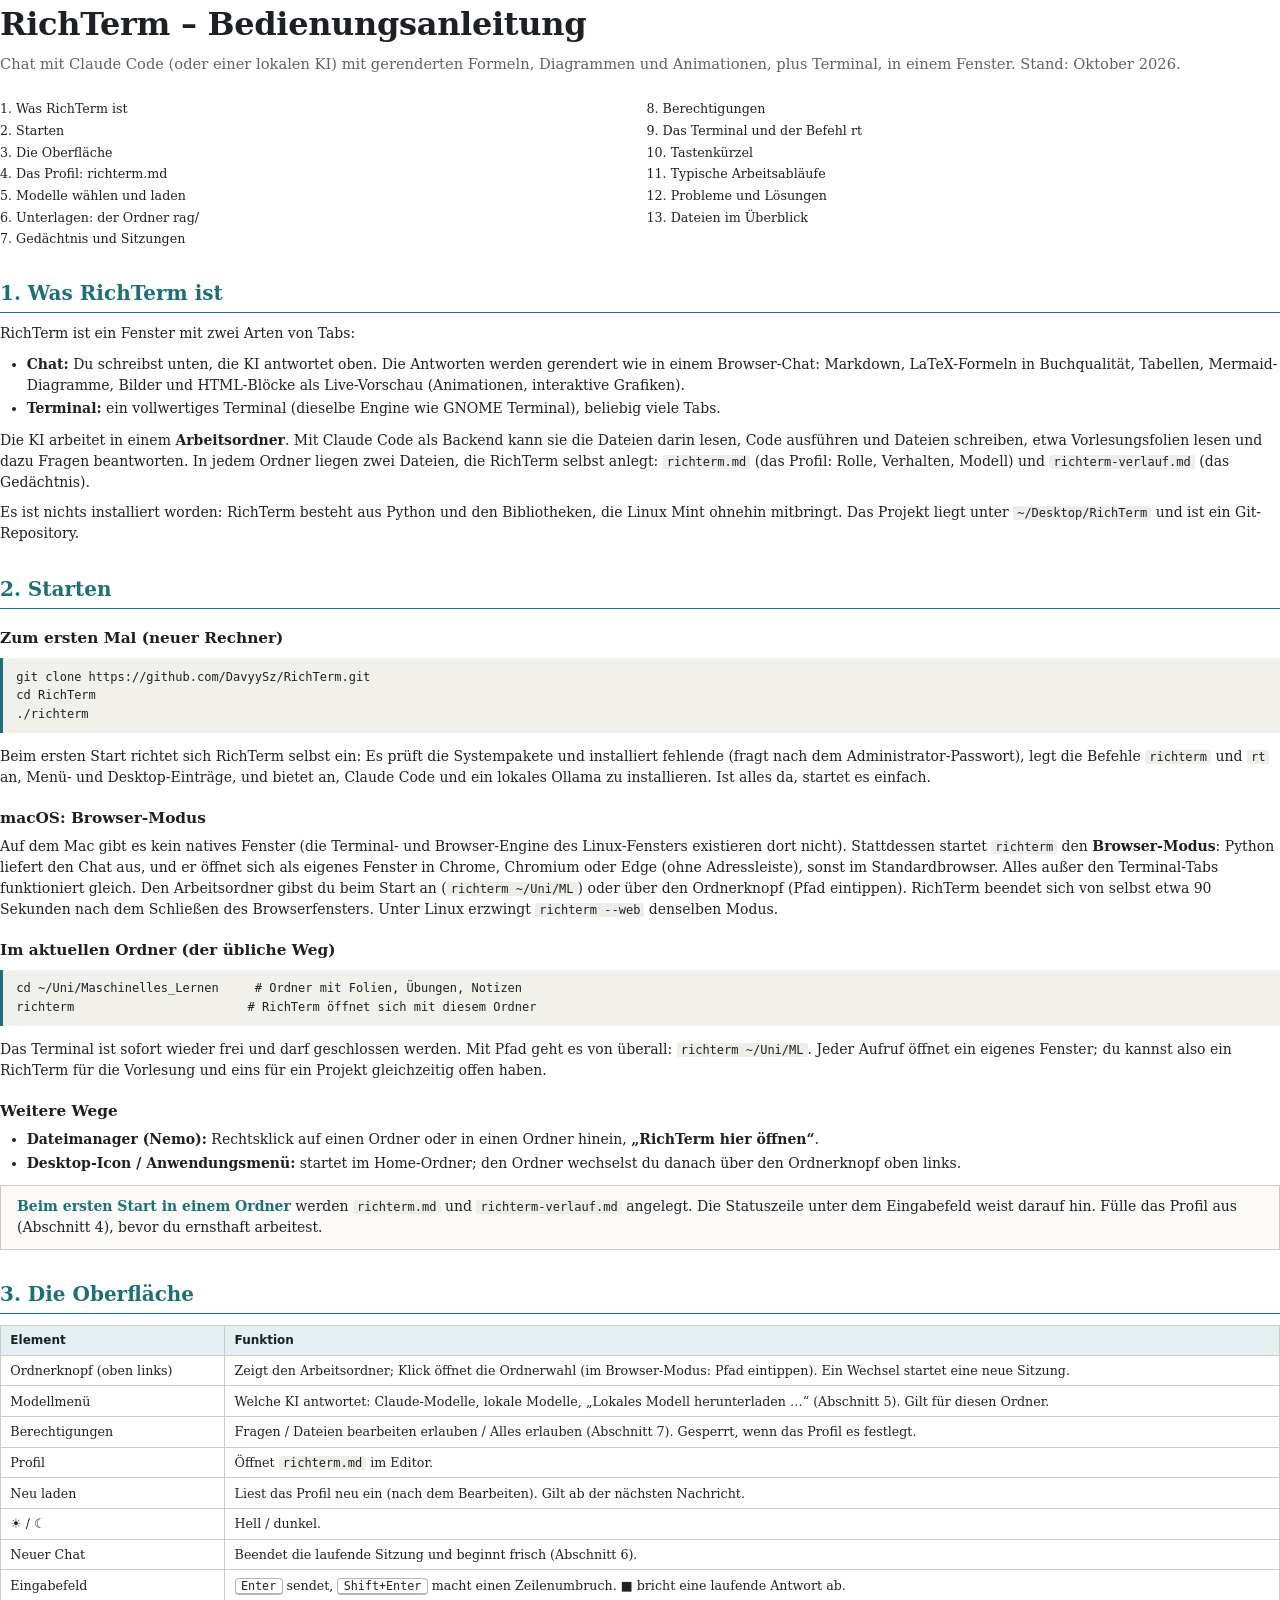
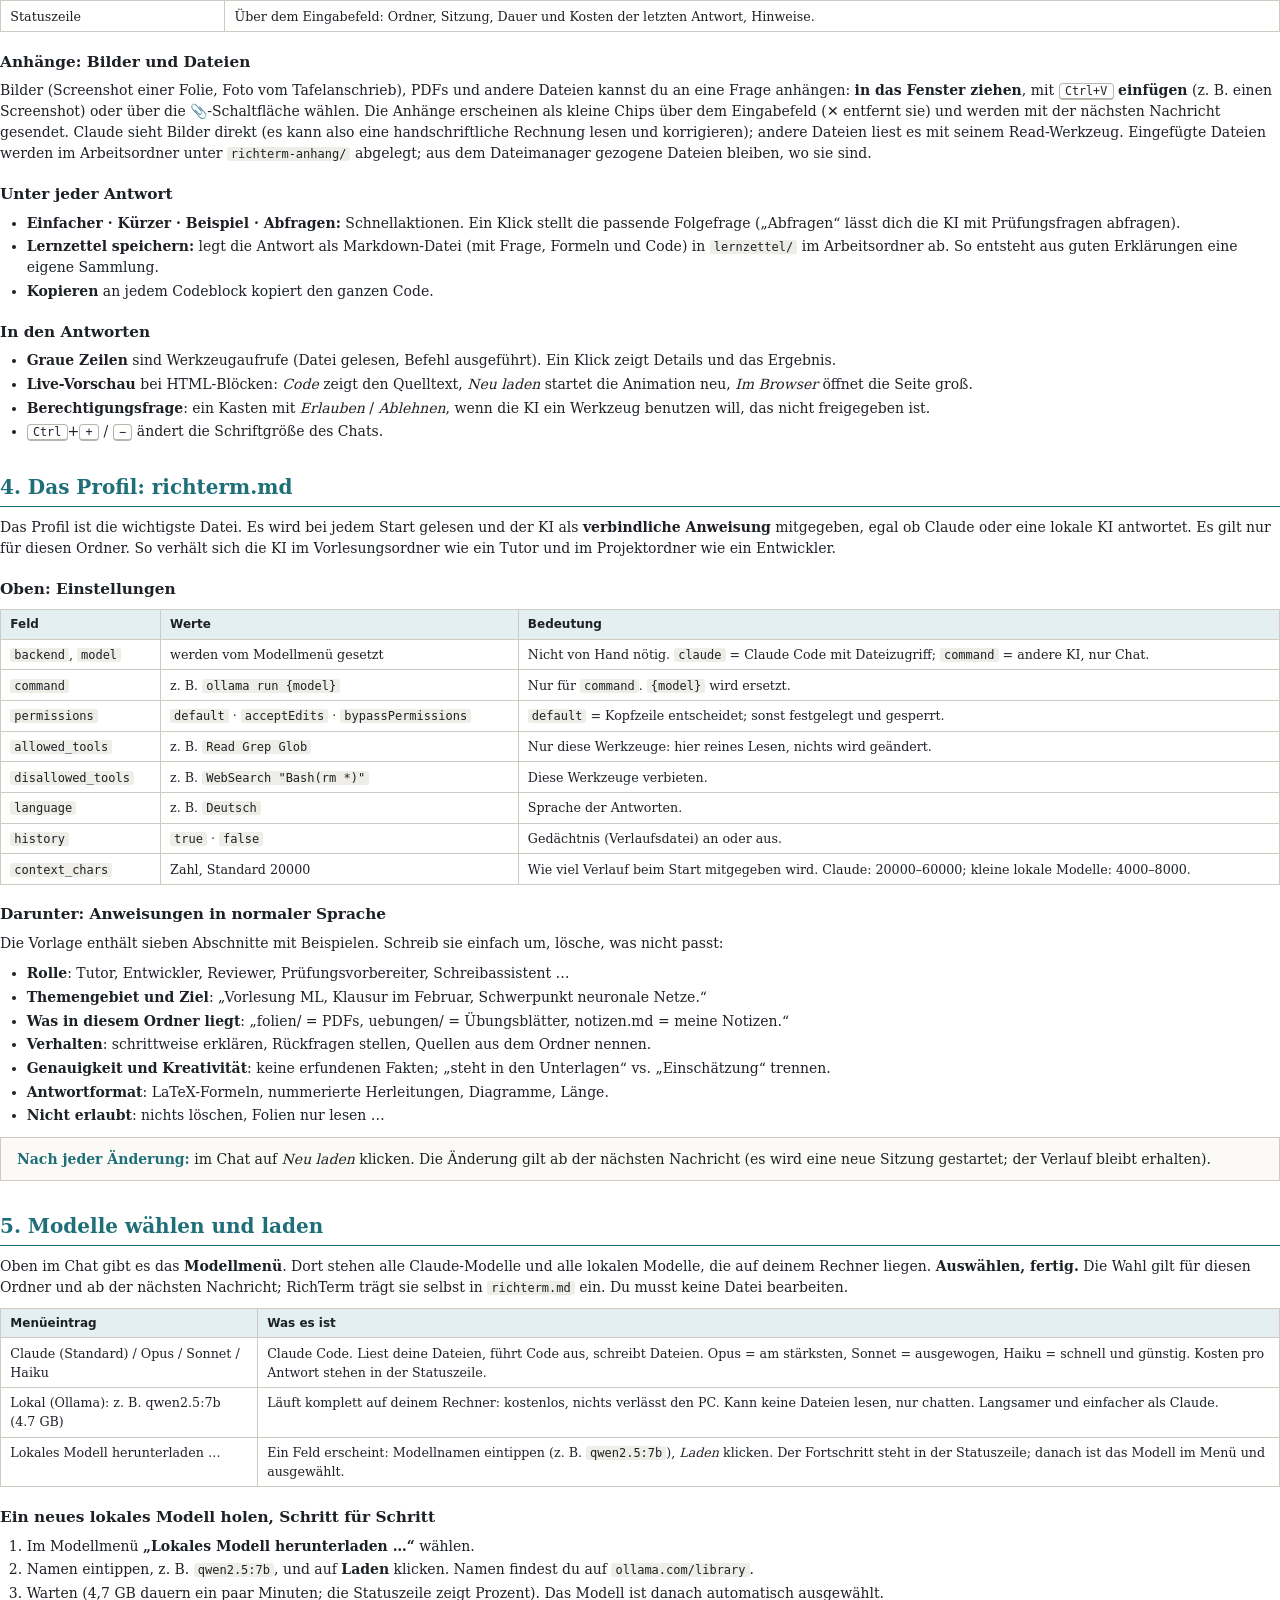
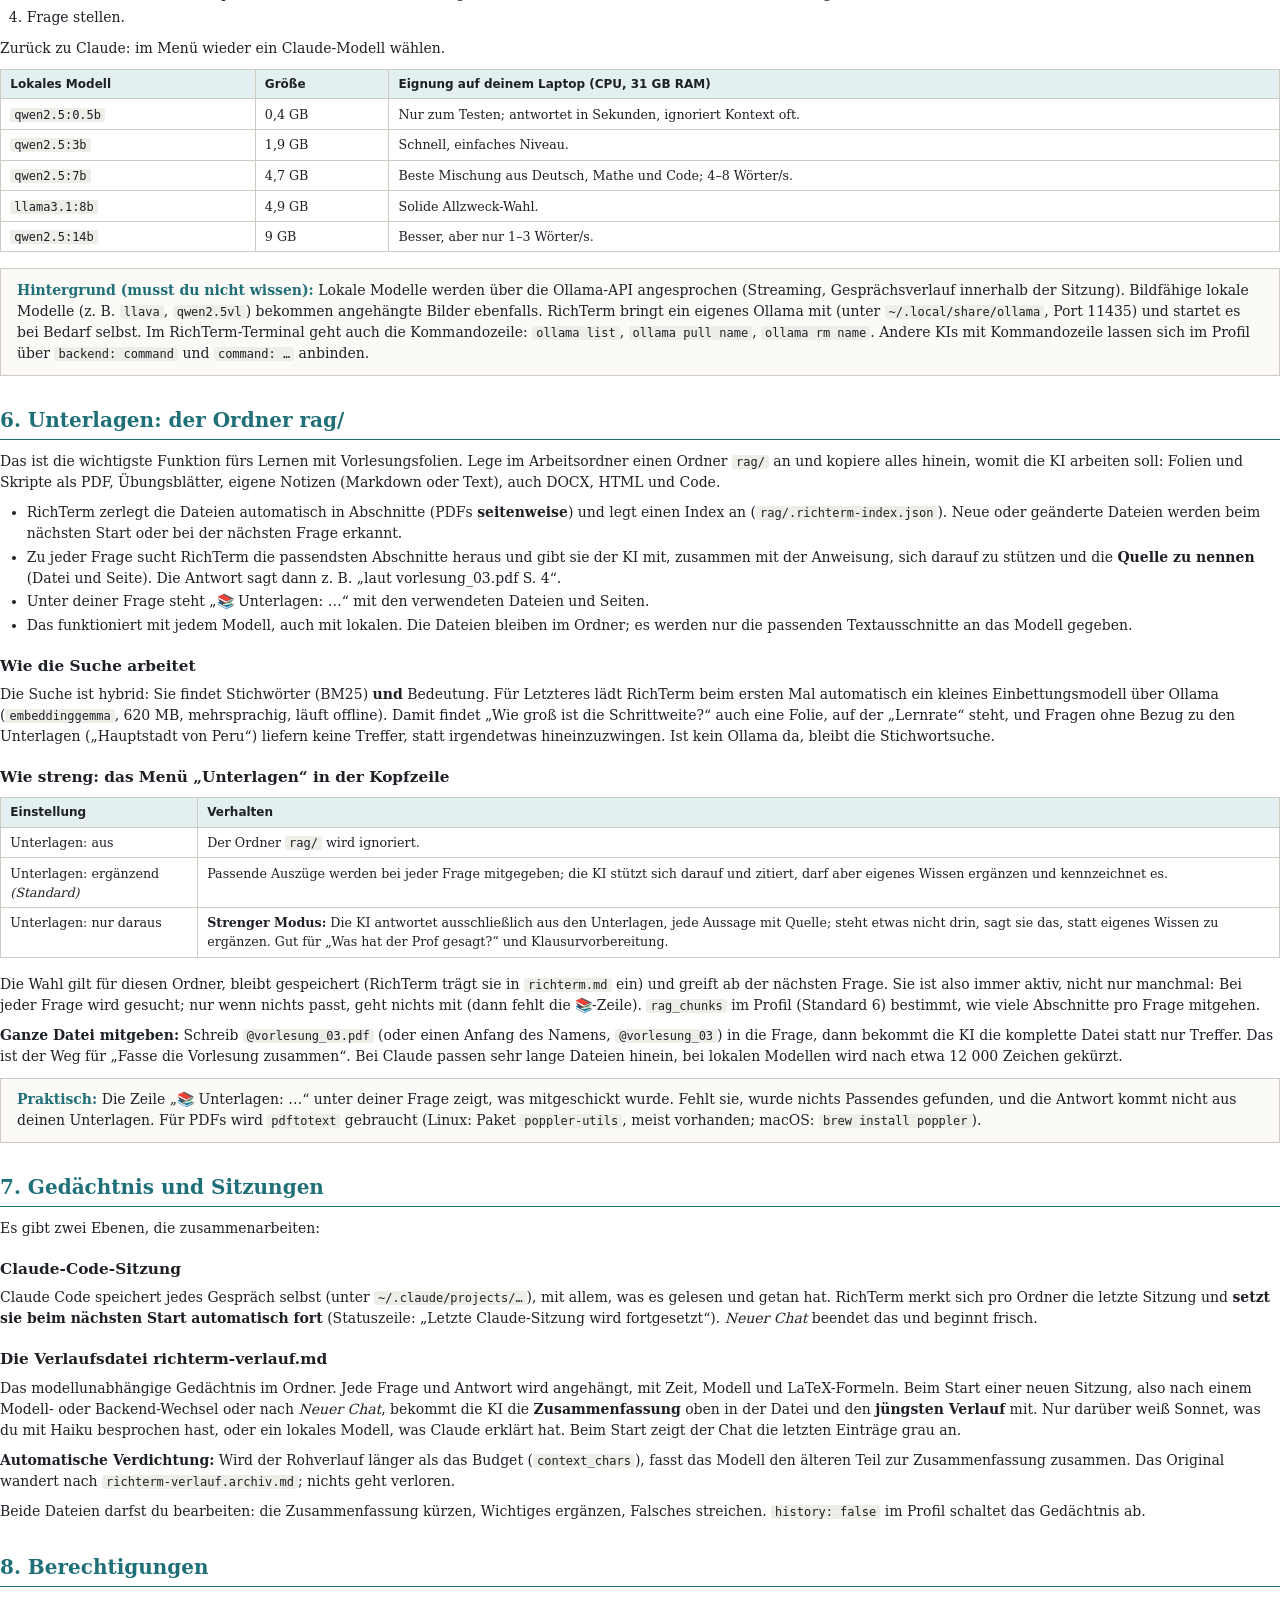
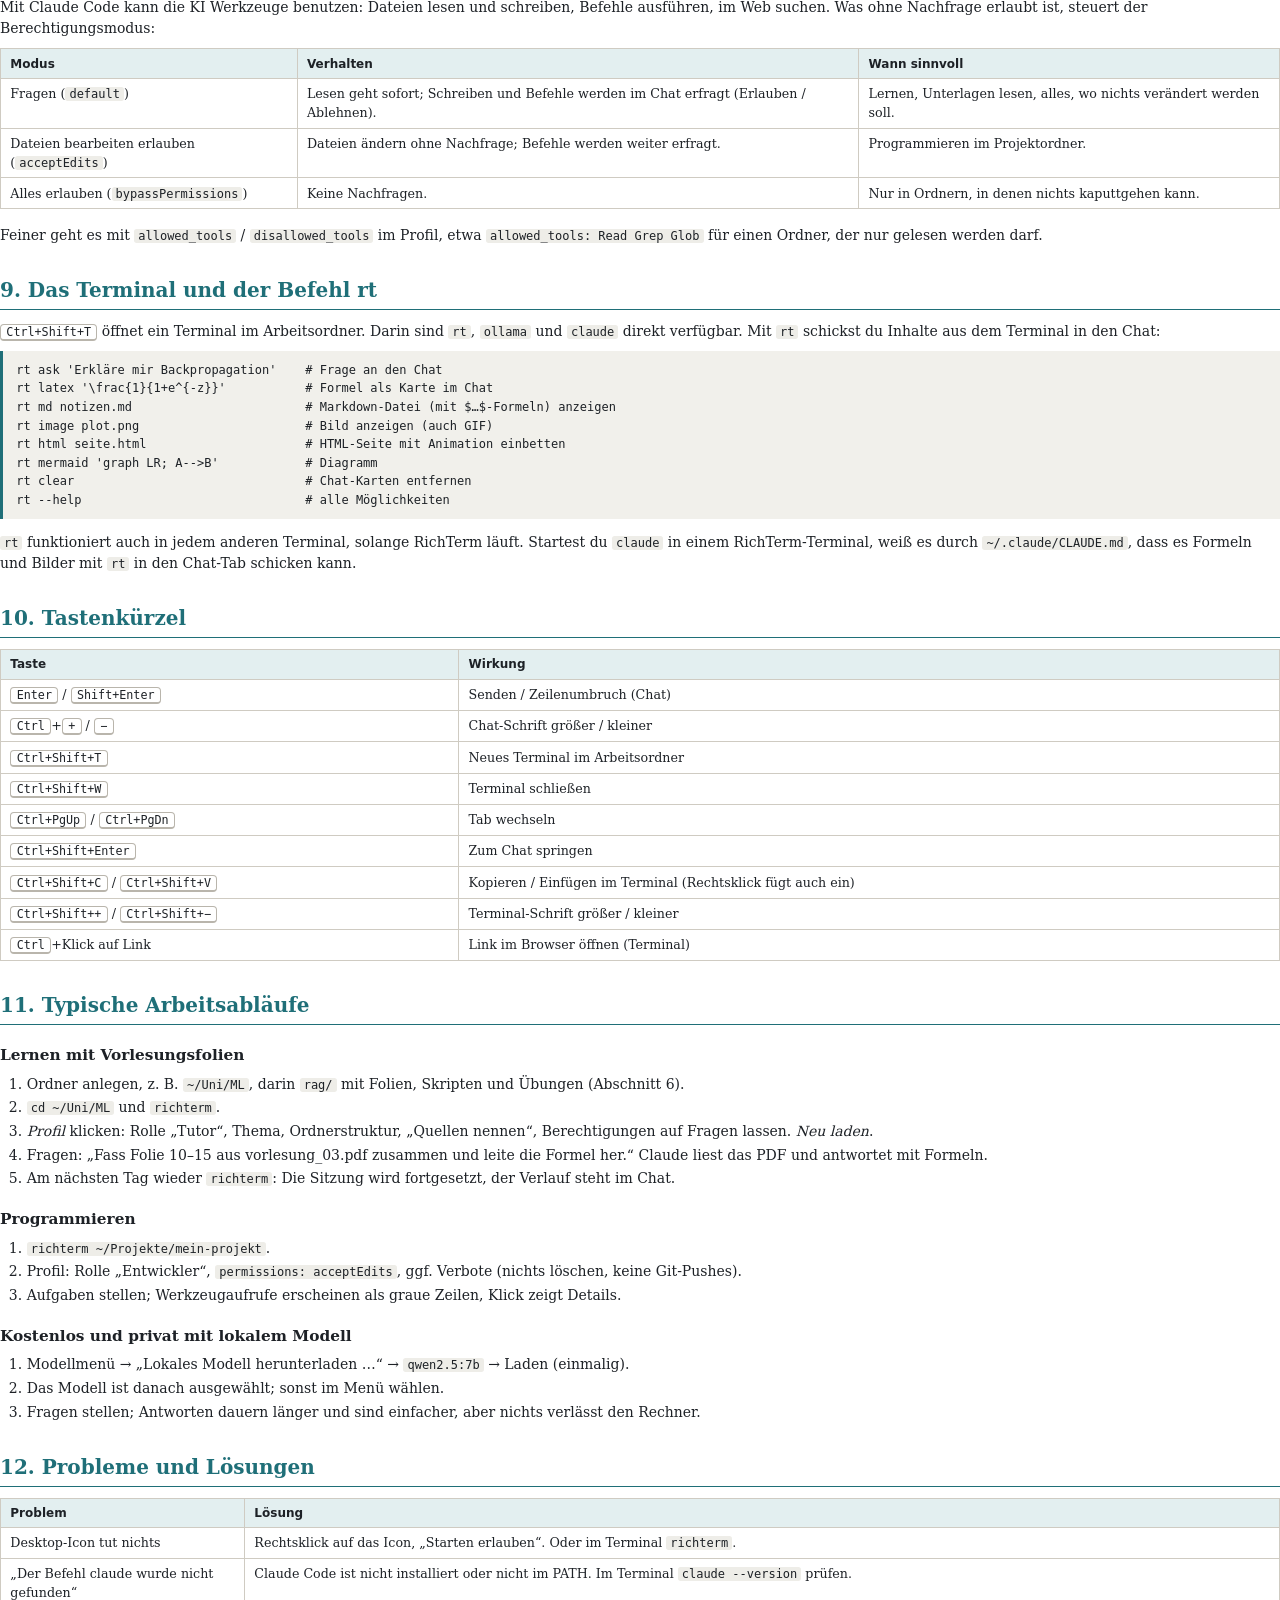
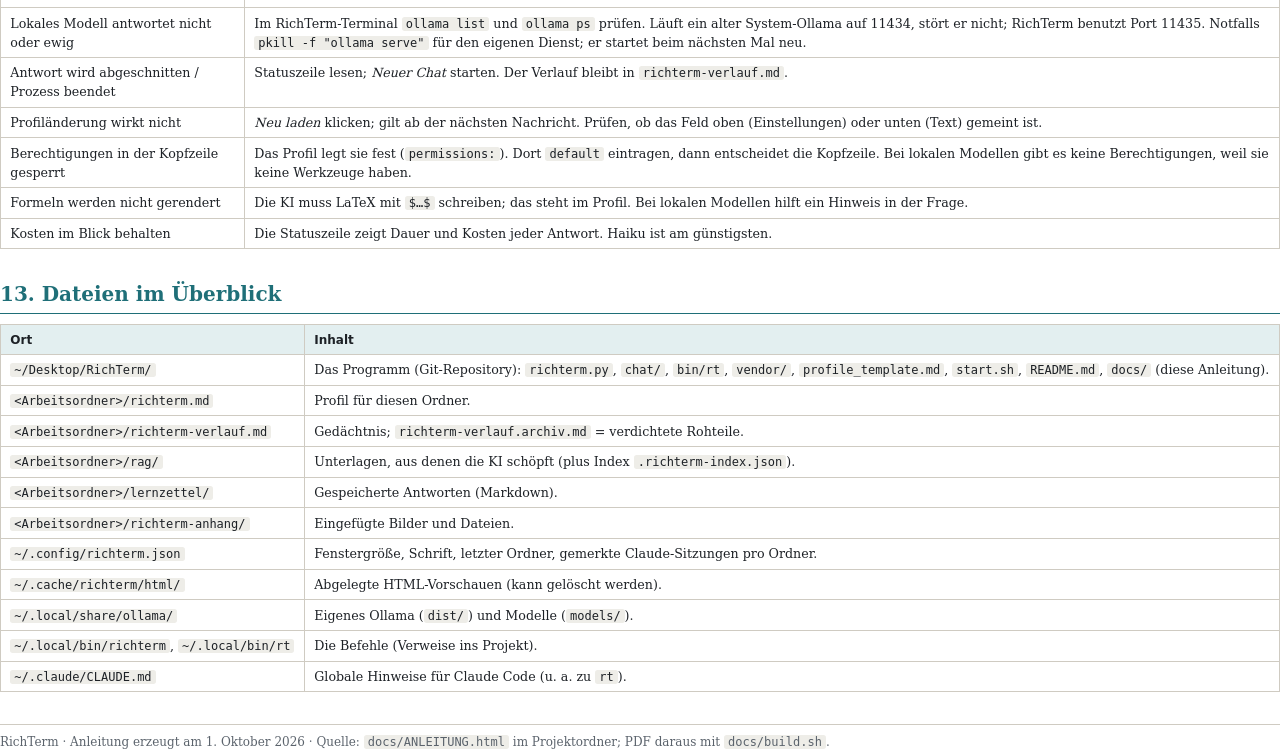
==== commit 4477553f: "Kopfzeilen-Menü „Unterlagen: aus / ergänzend / nur daraus“ (schreibt Profil, legt rag/ an) Co-Author" ====
--- a/docs/ANLEITUNG.html
+++ b/docs/ANLEITUNG.html
@@ -170,12 +170,14 @@
 </ul>
 <h3>Wie die Suche arbeitet</h3>
 <p>Die Suche ist hybrid: Sie findet Stichwörter (BM25) <b>und</b> Bedeutung. Für Letzteres lädt RichTerm beim ersten Mal automatisch ein kleines Einbettungsmodell über Ollama (<code>embeddinggemma</code>, 620 MB, mehrsprachig, läuft offline). Damit findet „Wie groß ist die Schrittweite?“ auch eine Folie, auf der „Lernrate“ steht, und Fragen ohne Bezug zu den Unterlagen („Hauptstadt von Peru“) liefern keine Treffer, statt irgendetwas hineinzuzwingen. Ist kein Ollama da, bleibt die Stichwortsuche.</p>
-<table>
-  <tr><th>Profil-Einstellung</th><th>Wirkung</th></tr>
-  <tr><td><code>rag: false</code></td><td>Unterlagen-Suche aus.</td></tr>
-  <tr><td><code>rag_chunks: 6</code></td><td>Wie viele Abschnitte pro Frage mitgehen.</td></tr>
-  <tr><td><code>rag_strict: true</code></td><td><b>Strenger Modus:</b> Die KI antwortet nur aus den Unterlagen, jede Aussage mit Quelle; steht etwas nicht drin, sagt sie das, statt eigenes Wissen zu ergänzen. Gut für „Was hat der Prof gesagt?“.</td></tr>
-</table>
+<h3>Wie streng: das Menü „Unterlagen“ in der Kopfzeile</h3>
+<table>
+  <tr><th>Einstellung</th><th>Verhalten</th></tr>
+  <tr><td>Unterlagen: aus</td><td>Der Ordner <code>rag/</code> wird ignoriert.</td></tr>
+  <tr><td>Unterlagen: ergänzend <i>(Standard)</i></td><td>Passende Auszüge werden bei jeder Frage mitgegeben; die KI stützt sich darauf und zitiert, darf aber eigenes Wissen ergänzen und kennzeichnet es.</td></tr>
+  <tr><td>Unterlagen: nur daraus</td><td><b>Strenger Modus:</b> Die KI antwortet ausschließlich aus den Unterlagen, jede Aussage mit Quelle; steht etwas nicht drin, sagt sie das, statt eigenes Wissen zu ergänzen. Gut für „Was hat der Prof gesagt?“ und Klausurvorbereitung.</td></tr>
+</table>
+<p>Die Wahl gilt für diesen Ordner, bleibt gespeichert (RichTerm trägt sie in <code>richterm.md</code> ein) und greift ab der nächsten Frage. Sie ist also immer aktiv, nicht nur manchmal: Bei jeder Frage wird gesucht; nur wenn nichts passt, geht nichts mit (dann fehlt die 📚-Zeile). <code>rag_chunks</code> im Profil (Standard 6) bestimmt, wie viele Abschnitte pro Frage mitgehen.</p>
 <p><b>Ganze Datei mitgeben:</b> Schreib <code>@vorlesung_03.pdf</code> (oder einen Anfang des Namens, <code>@vorlesung_03</code>) in die Frage, dann bekommt die KI die komplette Datei statt nur Treffer. Das ist der Weg für „Fasse die Vorlesung zusammen“. Bei Claude passen sehr lange Dateien hinein, bei lokalen Modellen wird nach etwa 12 000 Zeichen gekürzt.</p>
 <div class="box"><b>Praktisch:</b> Die Zeile „📚 Unterlagen: …“ unter deiner Frage zeigt, was mitgeschickt wurde. Fehlt sie, wurde nichts Passendes gefunden, und die Antwort kommt nicht aus deinen Unterlagen. Für PDFs wird <code>pdftotext</code> gebraucht (Linux: Paket <code>poppler-utils</code>, meist vorhanden; macOS: <code>brew install poppler</code>).</div>
 
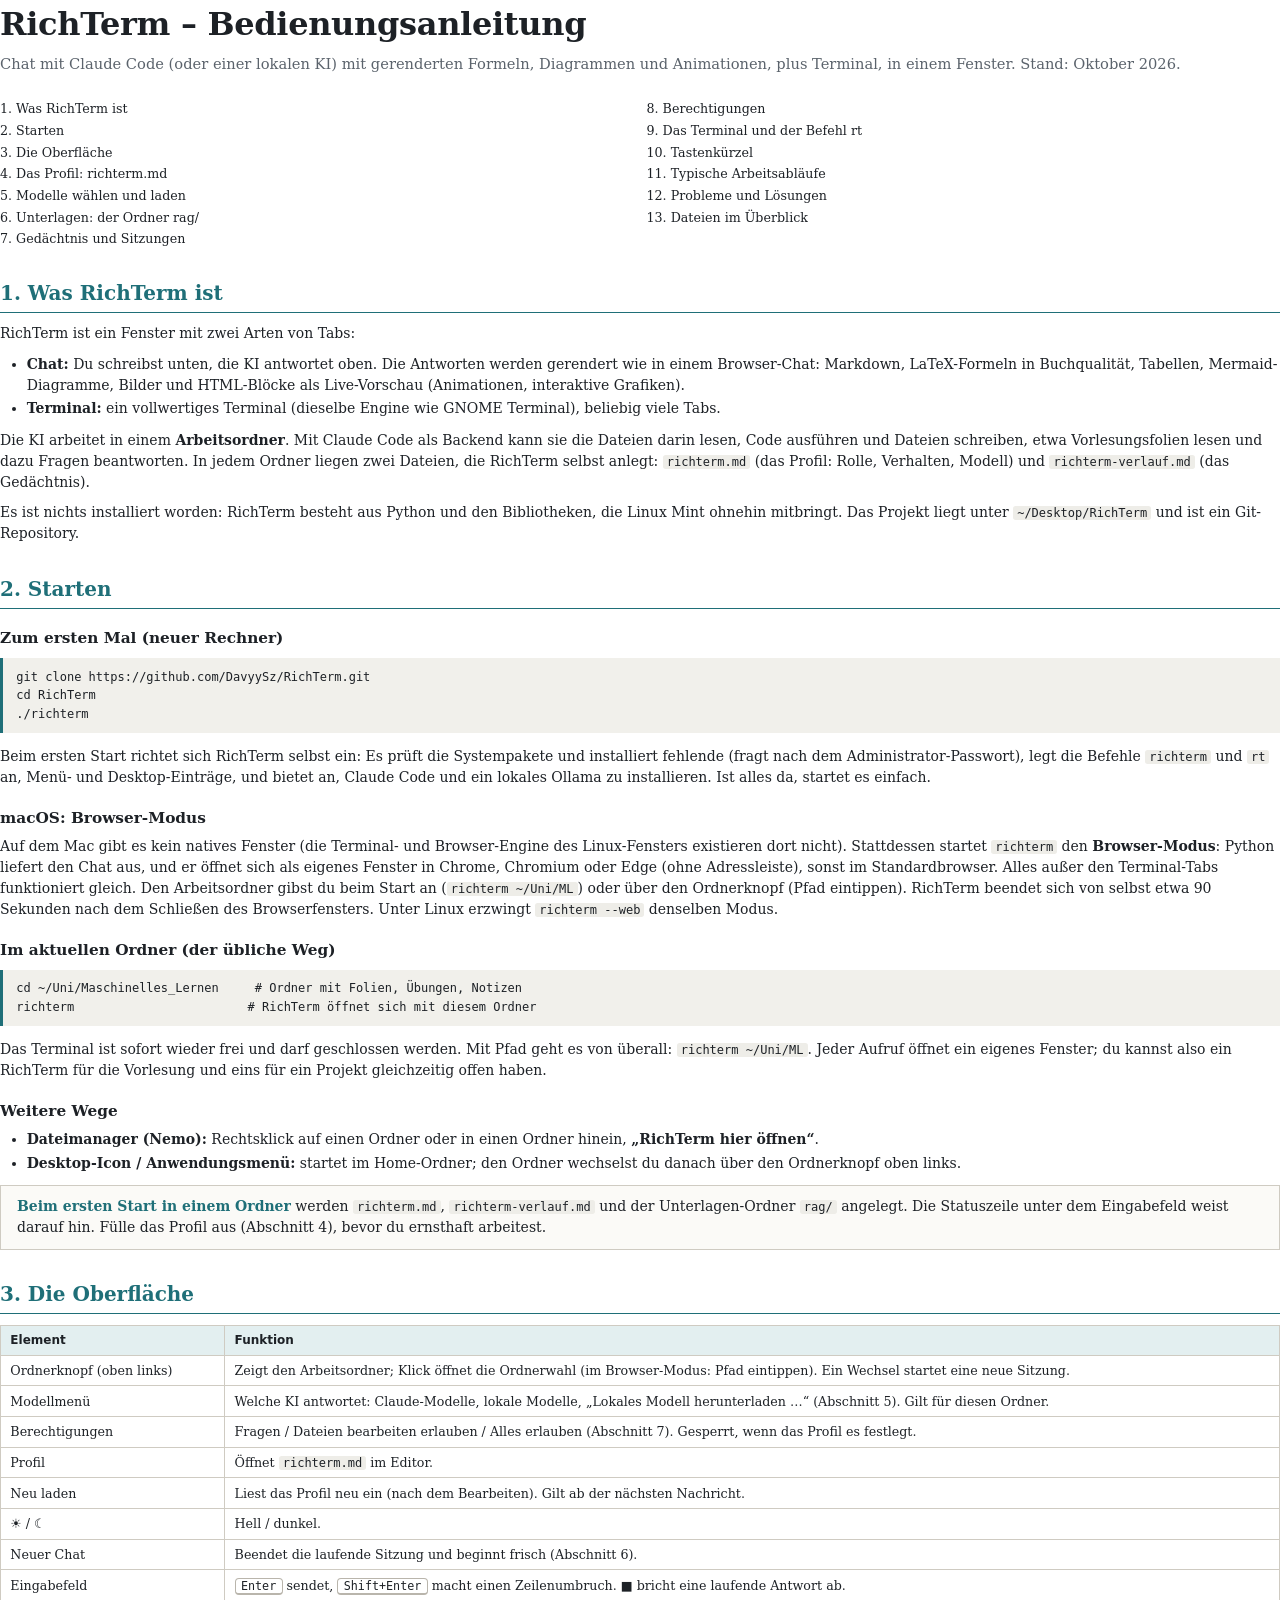
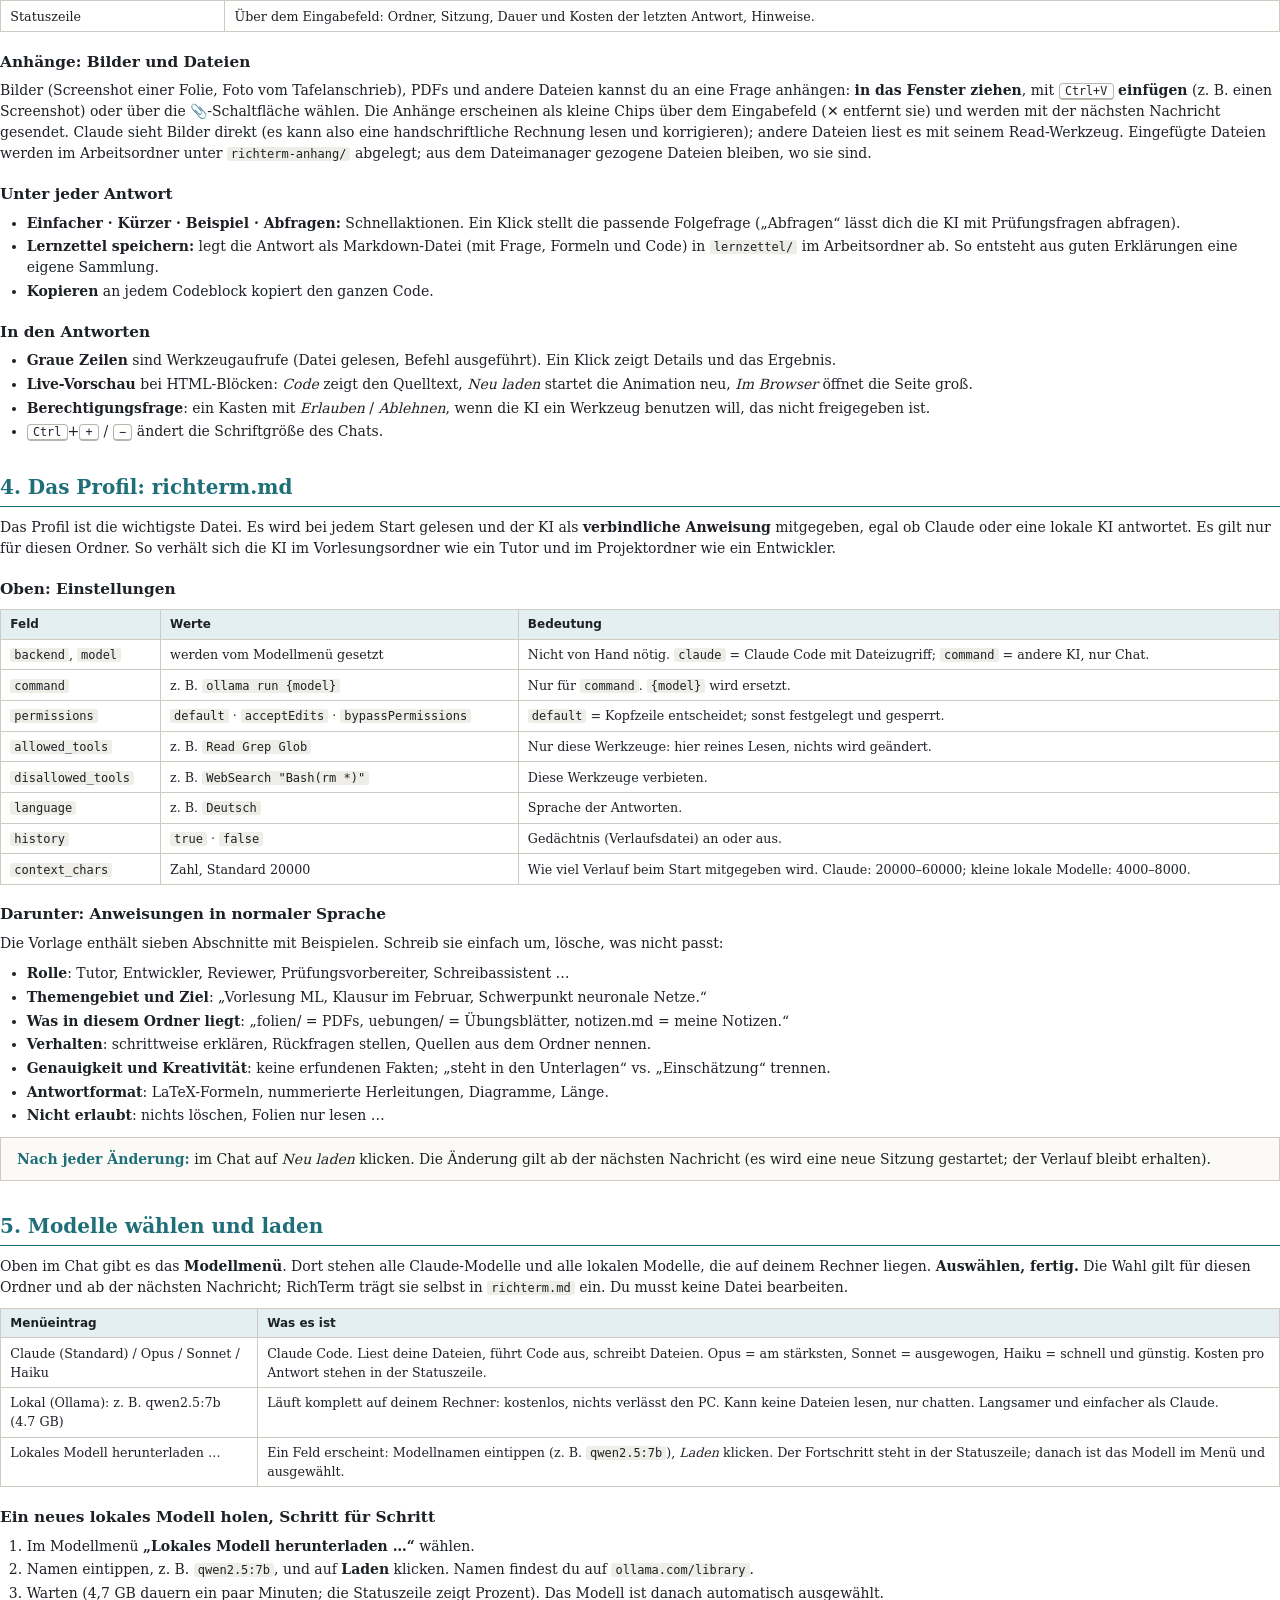
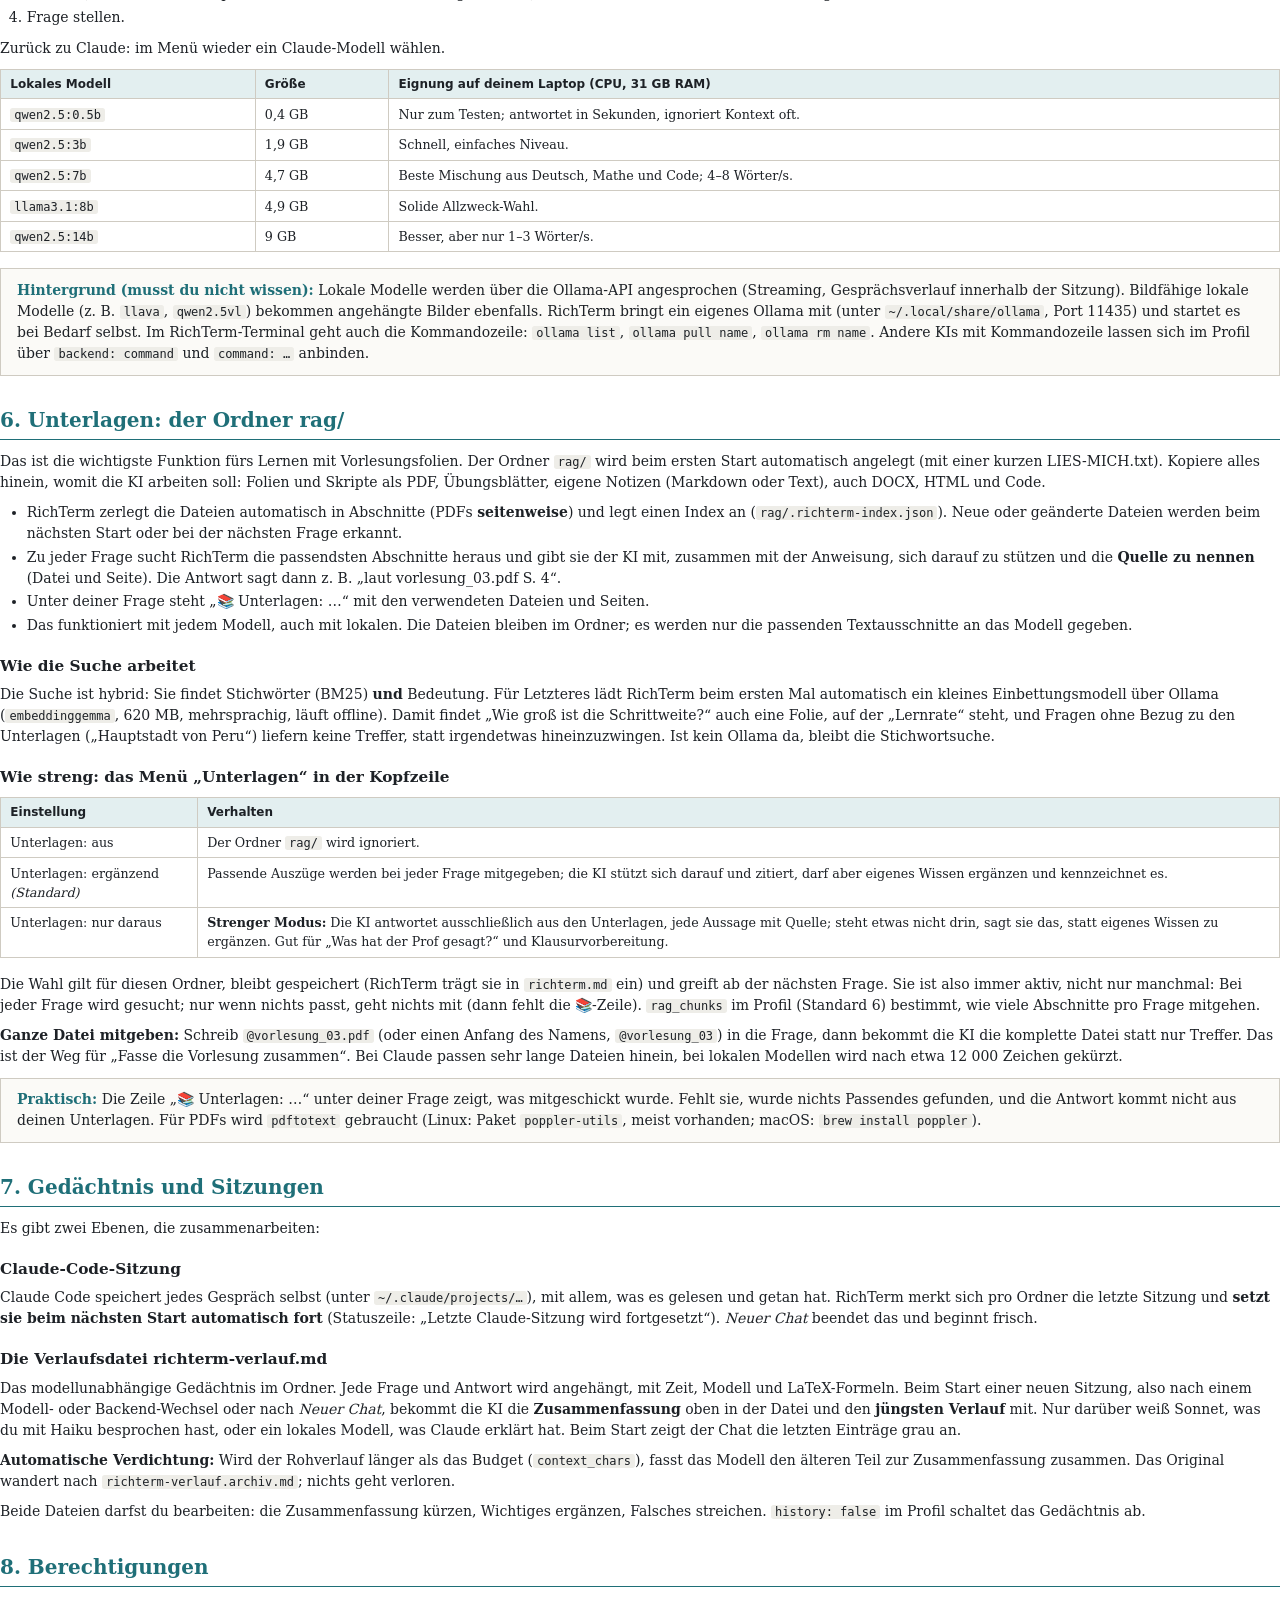
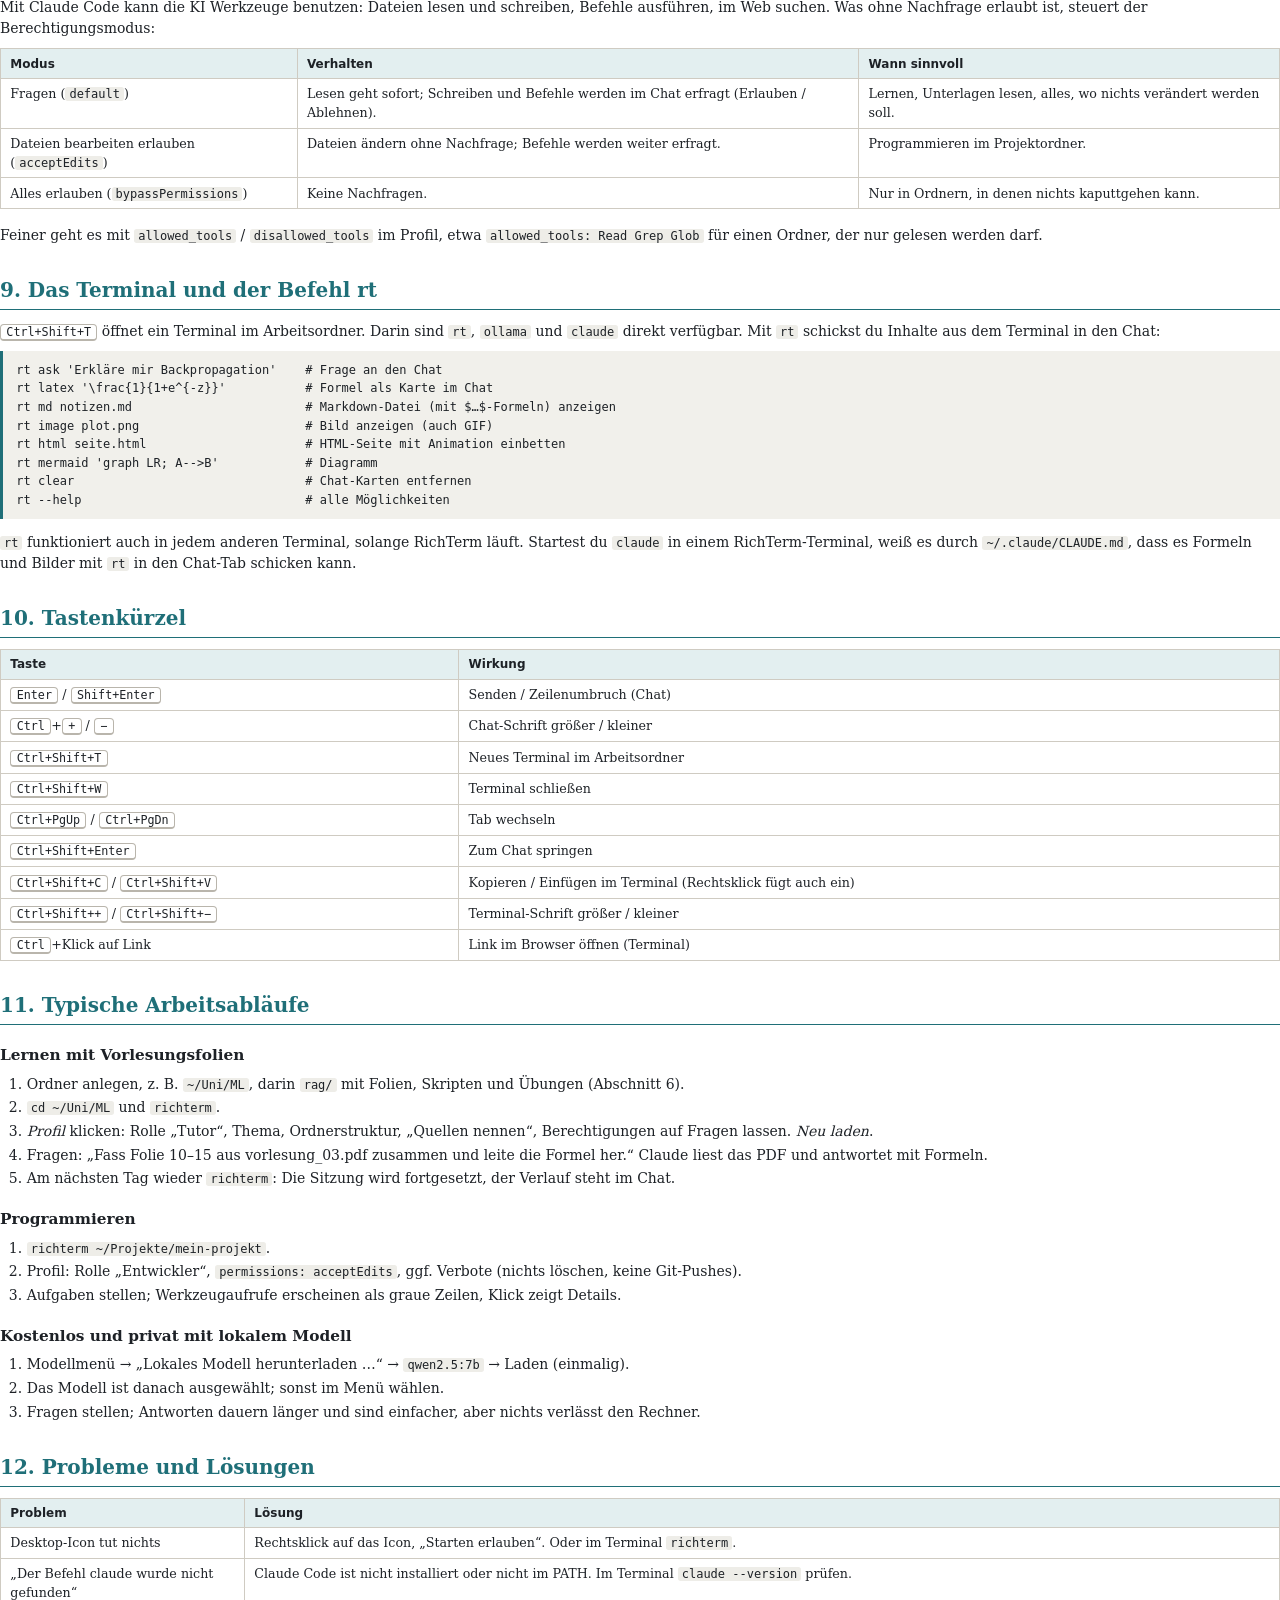
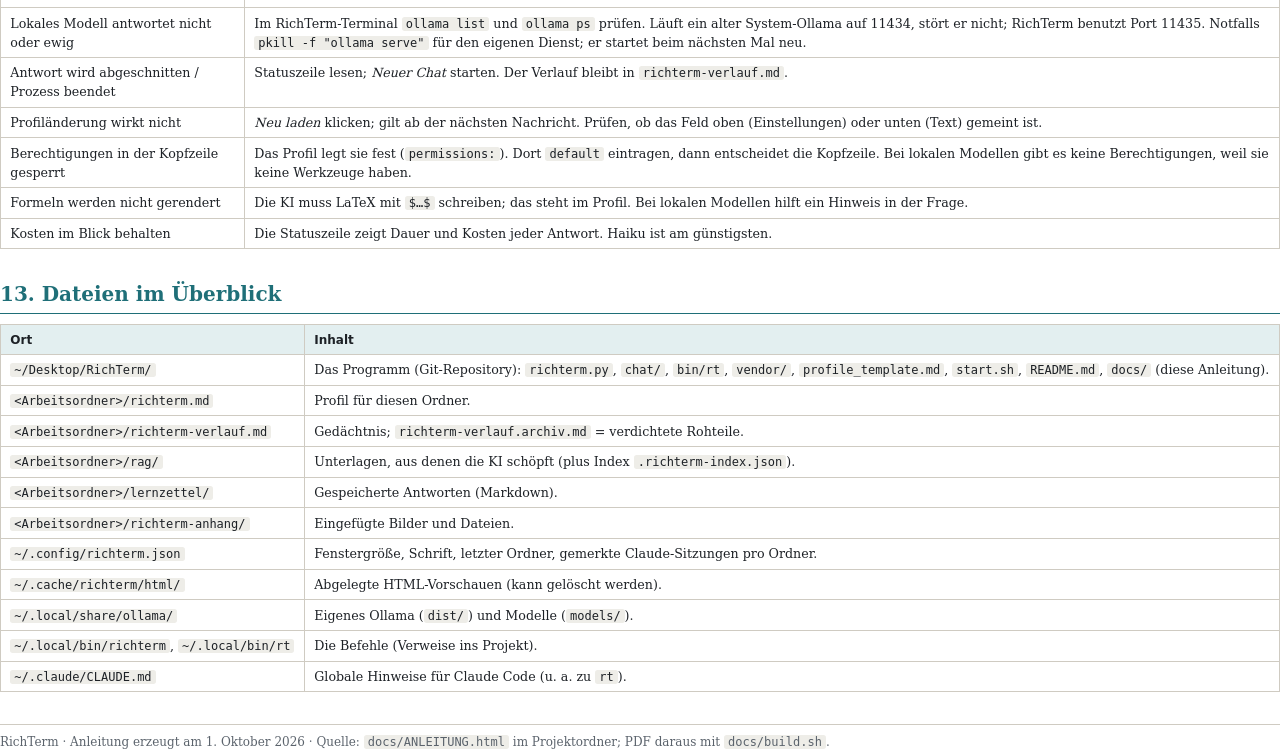
==== commit 5fd24614: "rag/-Ordner wird beim ersten Start automatisch angelegt Co-Authored-By: Claude Fable 5.1 <noreply@an" ====
--- a/docs/ANLEITUNG.html
+++ b/docs/ANLEITUNG.html
@@ -76,7 +76,7 @@
   <li><b>Dateimanager (Nemo):</b> Rechtsklick auf einen Ordner oder in einen Ordner hinein, <b>„RichTerm hier öffnen“</b>.</li>
   <li><b>Desktop-Icon / Anwendungsmenü:</b> startet im Home-Ordner; den Ordner wechselst du danach über den Ordnerknopf oben links.</li>
 </ul>
-<div class="box"><b>Beim ersten Start in einem Ordner</b> werden <code>richterm.md</code> und <code>richterm-verlauf.md</code> angelegt. Die Statuszeile unter dem Eingabefeld weist darauf hin. Fülle das Profil aus (Abschnitt 4), bevor du ernsthaft arbeitest.</div>
+<div class="box"><b>Beim ersten Start in einem Ordner</b> werden <code>richterm.md</code>, <code>richterm-verlauf.md</code> und der Unterlagen-Ordner <code>rag/</code> angelegt. Die Statuszeile unter dem Eingabefeld weist darauf hin. Fülle das Profil aus (Abschnitt 4), bevor du ernsthaft arbeitest.</div>
 
 <h2>3. Die Oberfläche</h2>
 <table>
@@ -161,7 +161,7 @@
 <div class="box"><b>Hintergrund (musst du nicht wissen):</b> Lokale Modelle werden über die Ollama-API angesprochen (Streaming, Gesprächsverlauf innerhalb der Sitzung). Bildfähige lokale Modelle (z. B. <code>llava</code>, <code>qwen2.5vl</code>) bekommen angehängte Bilder ebenfalls. RichTerm bringt ein eigenes Ollama mit (unter <code>~/.local/share/ollama</code>, Port 11435) und startet es bei Bedarf selbst. Im RichTerm-Terminal geht auch die Kommandozeile: <code>ollama list</code>, <code>ollama pull name</code>, <code>ollama rm name</code>. Andere KIs mit Kommandozeile lassen sich im Profil über <code>backend: command</code> und <code>command: …</code> anbinden.</div>
 
 <h2 class="page">6. Unterlagen: der Ordner rag/</h2>
-<p>Das ist die wichtigste Funktion fürs Lernen mit Vorlesungsfolien. Lege im Arbeitsordner einen Ordner <code>rag/</code> an und kopiere alles hinein, womit die KI arbeiten soll: Folien und Skripte als PDF, Übungsblätter, eigene Notizen (Markdown oder Text), auch DOCX, HTML und Code.</p>
+<p>Das ist die wichtigste Funktion fürs Lernen mit Vorlesungsfolien. Der Ordner <code>rag/</code> wird beim ersten Start automatisch angelegt (mit einer kurzen LIES-MICH.txt). Kopiere alles hinein, womit die KI arbeiten soll: Folien und Skripte als PDF, Übungsblätter, eigene Notizen (Markdown oder Text), auch DOCX, HTML und Code.</p>
 <ul>
   <li>RichTerm zerlegt die Dateien automatisch in Abschnitte (PDFs <b>seitenweise</b>) und legt einen Index an (<code>rag/.richterm-index.json</code>). Neue oder geänderte Dateien werden beim nächsten Start oder bei der nächsten Frage erkannt.</li>
   <li>Zu jeder Frage sucht RichTerm die passendsten Abschnitte heraus und gibt sie der KI mit, zusammen mit der Anweisung, sich darauf zu stützen und die <b>Quelle zu nennen</b> (Datei und Seite). Die Antwort sagt dann z.&nbsp;B. „laut vorlesung_03.pdf S. 4“.</li>
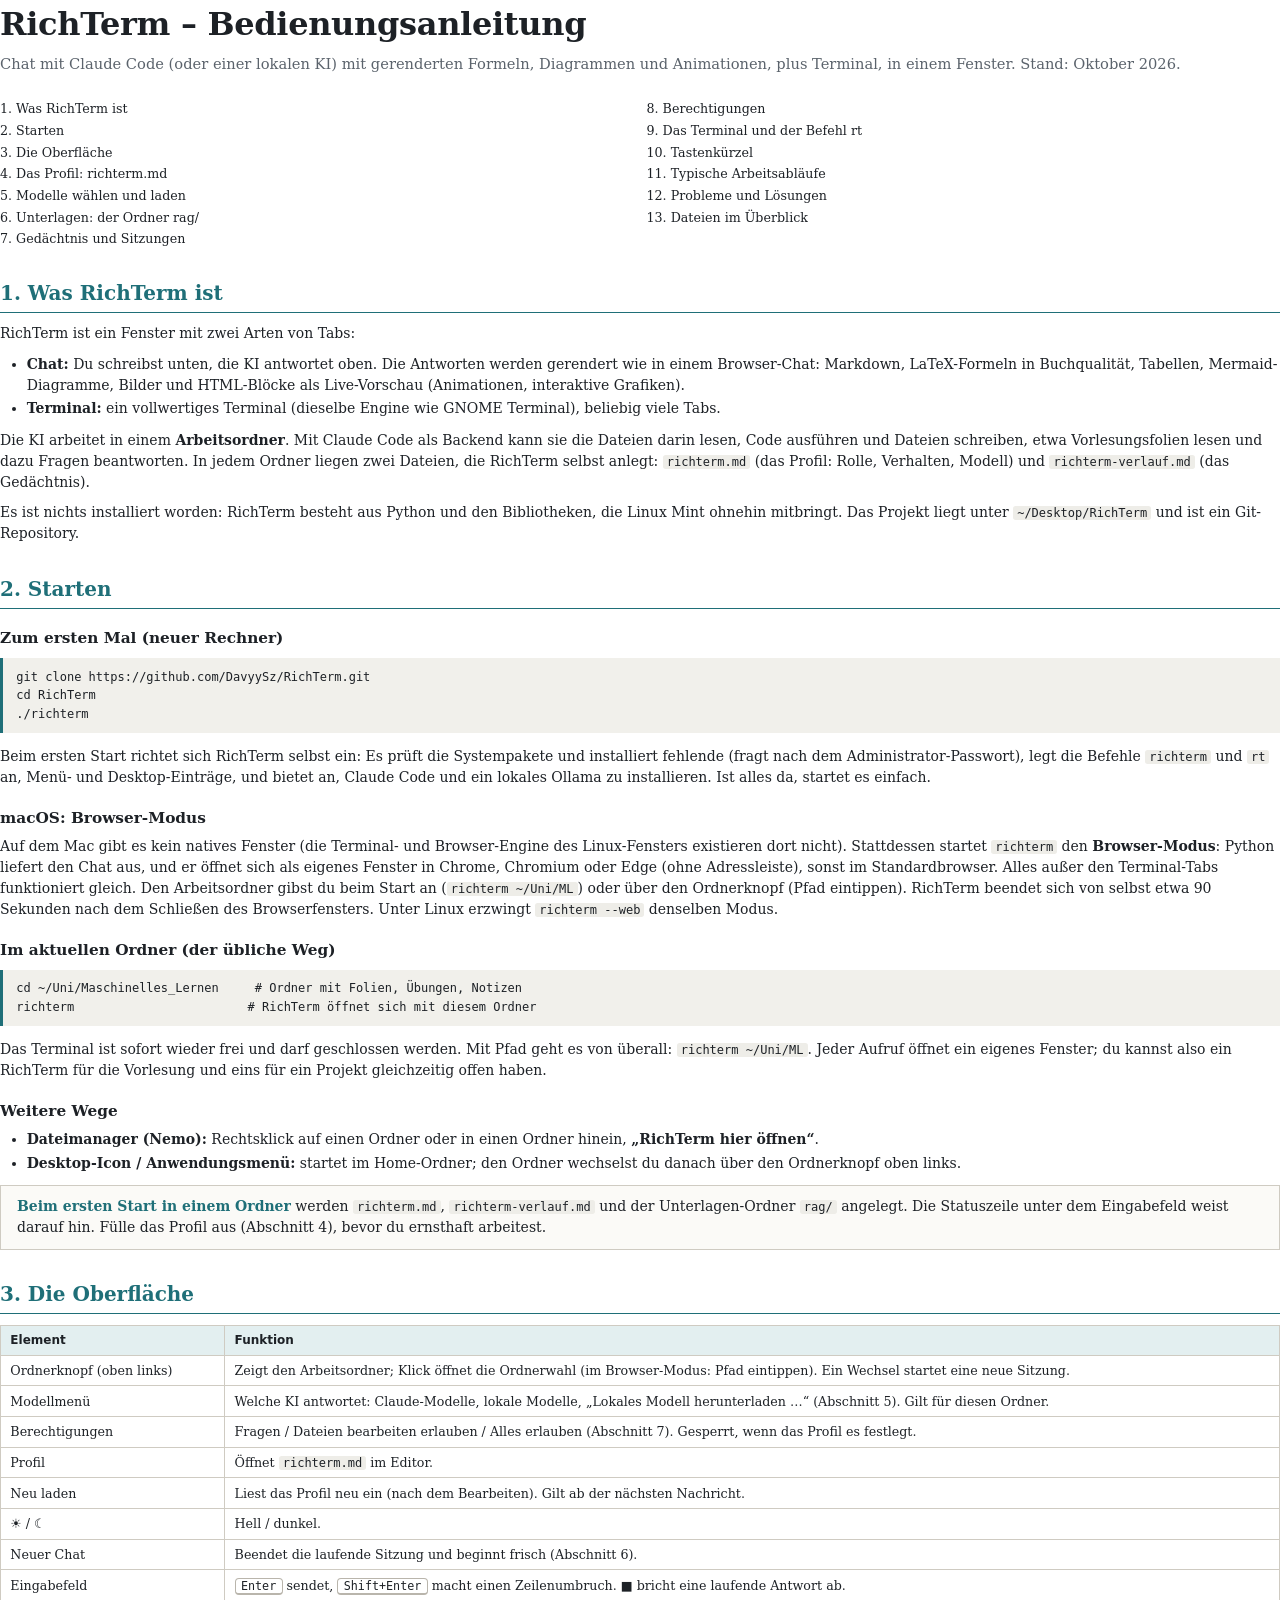
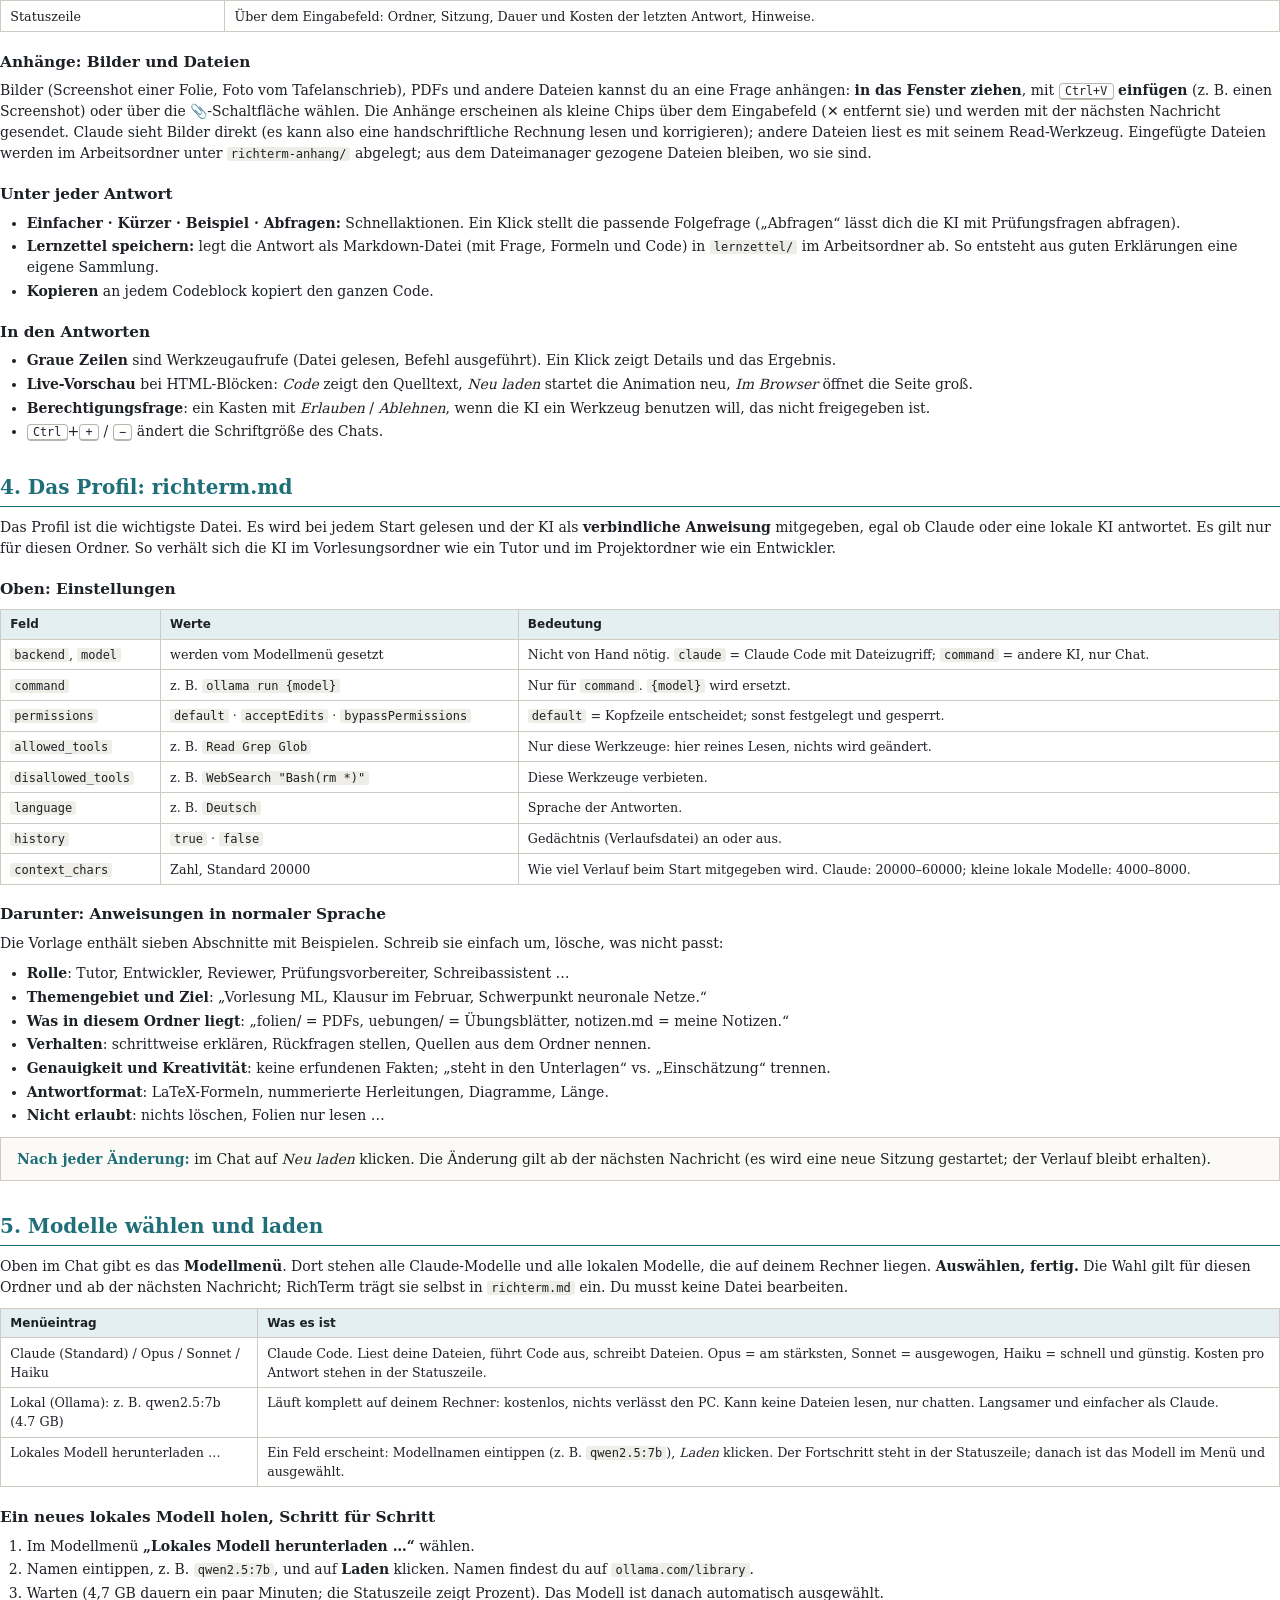
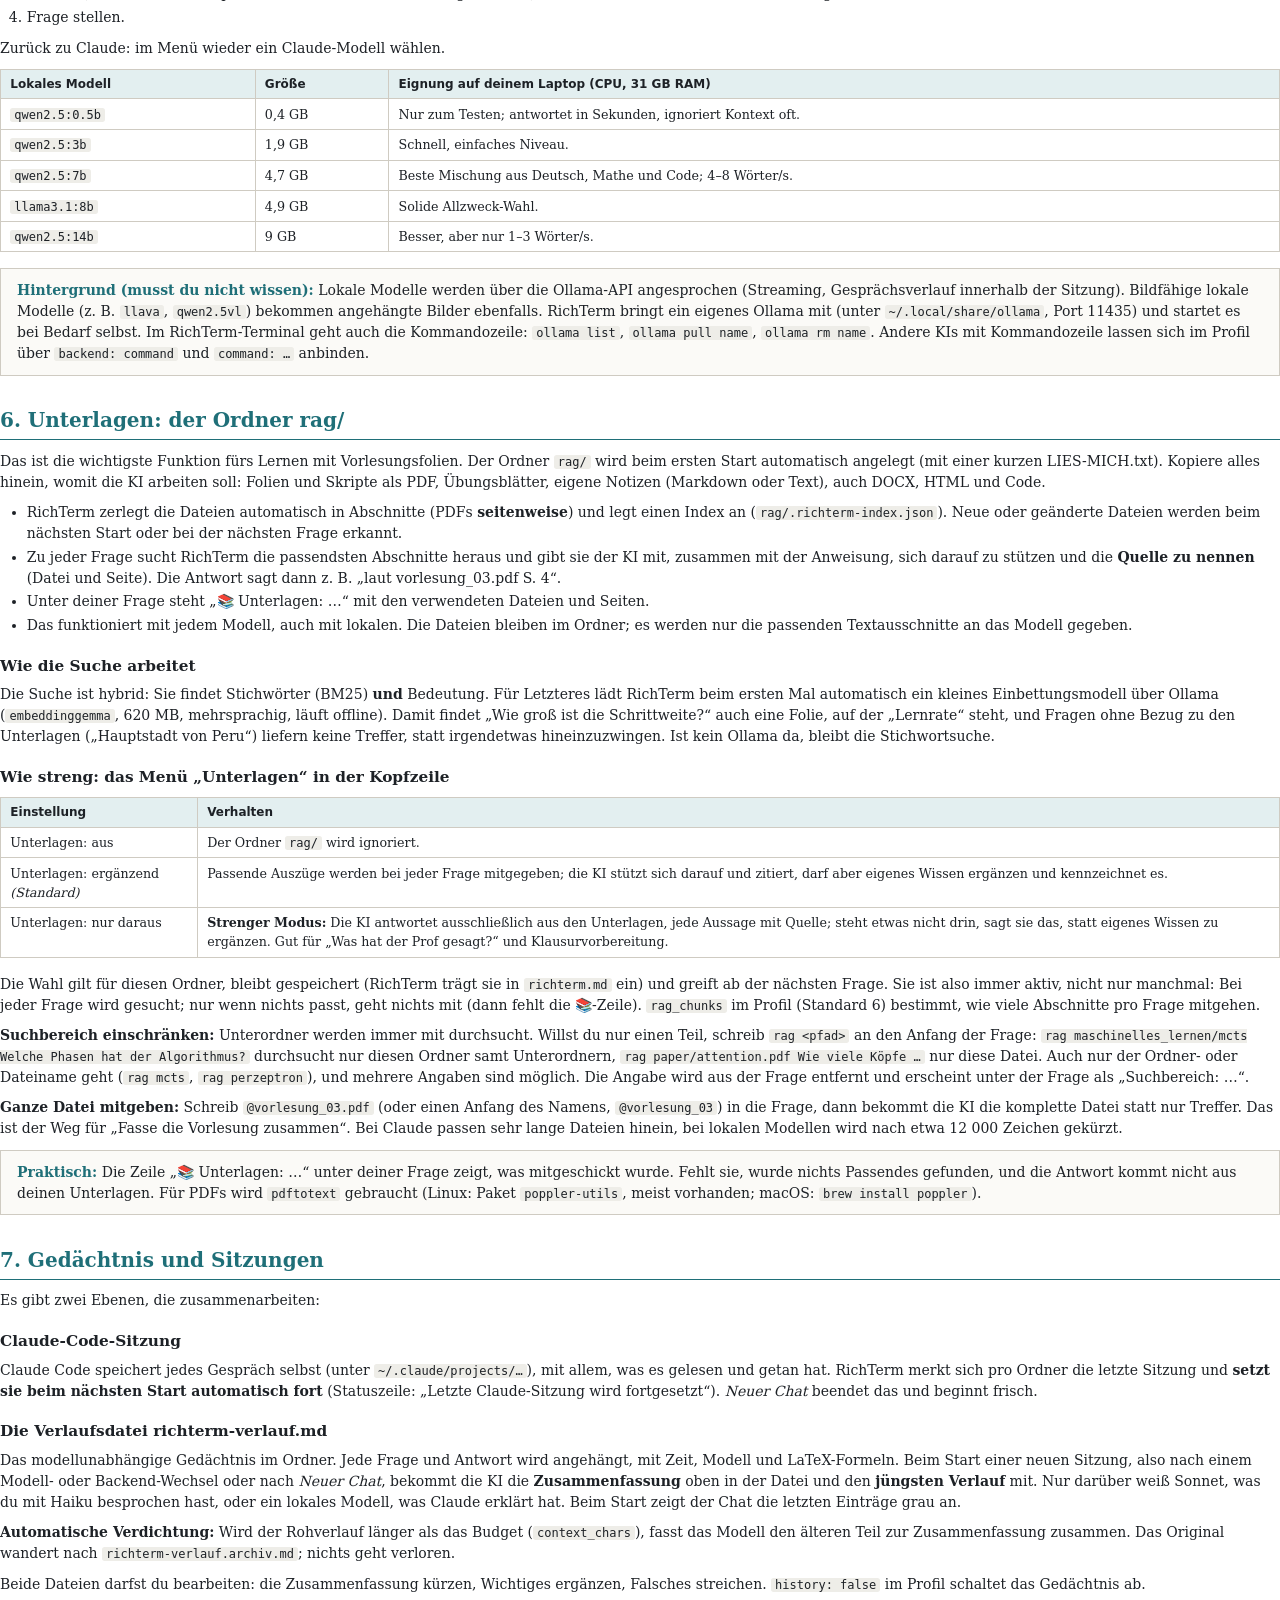
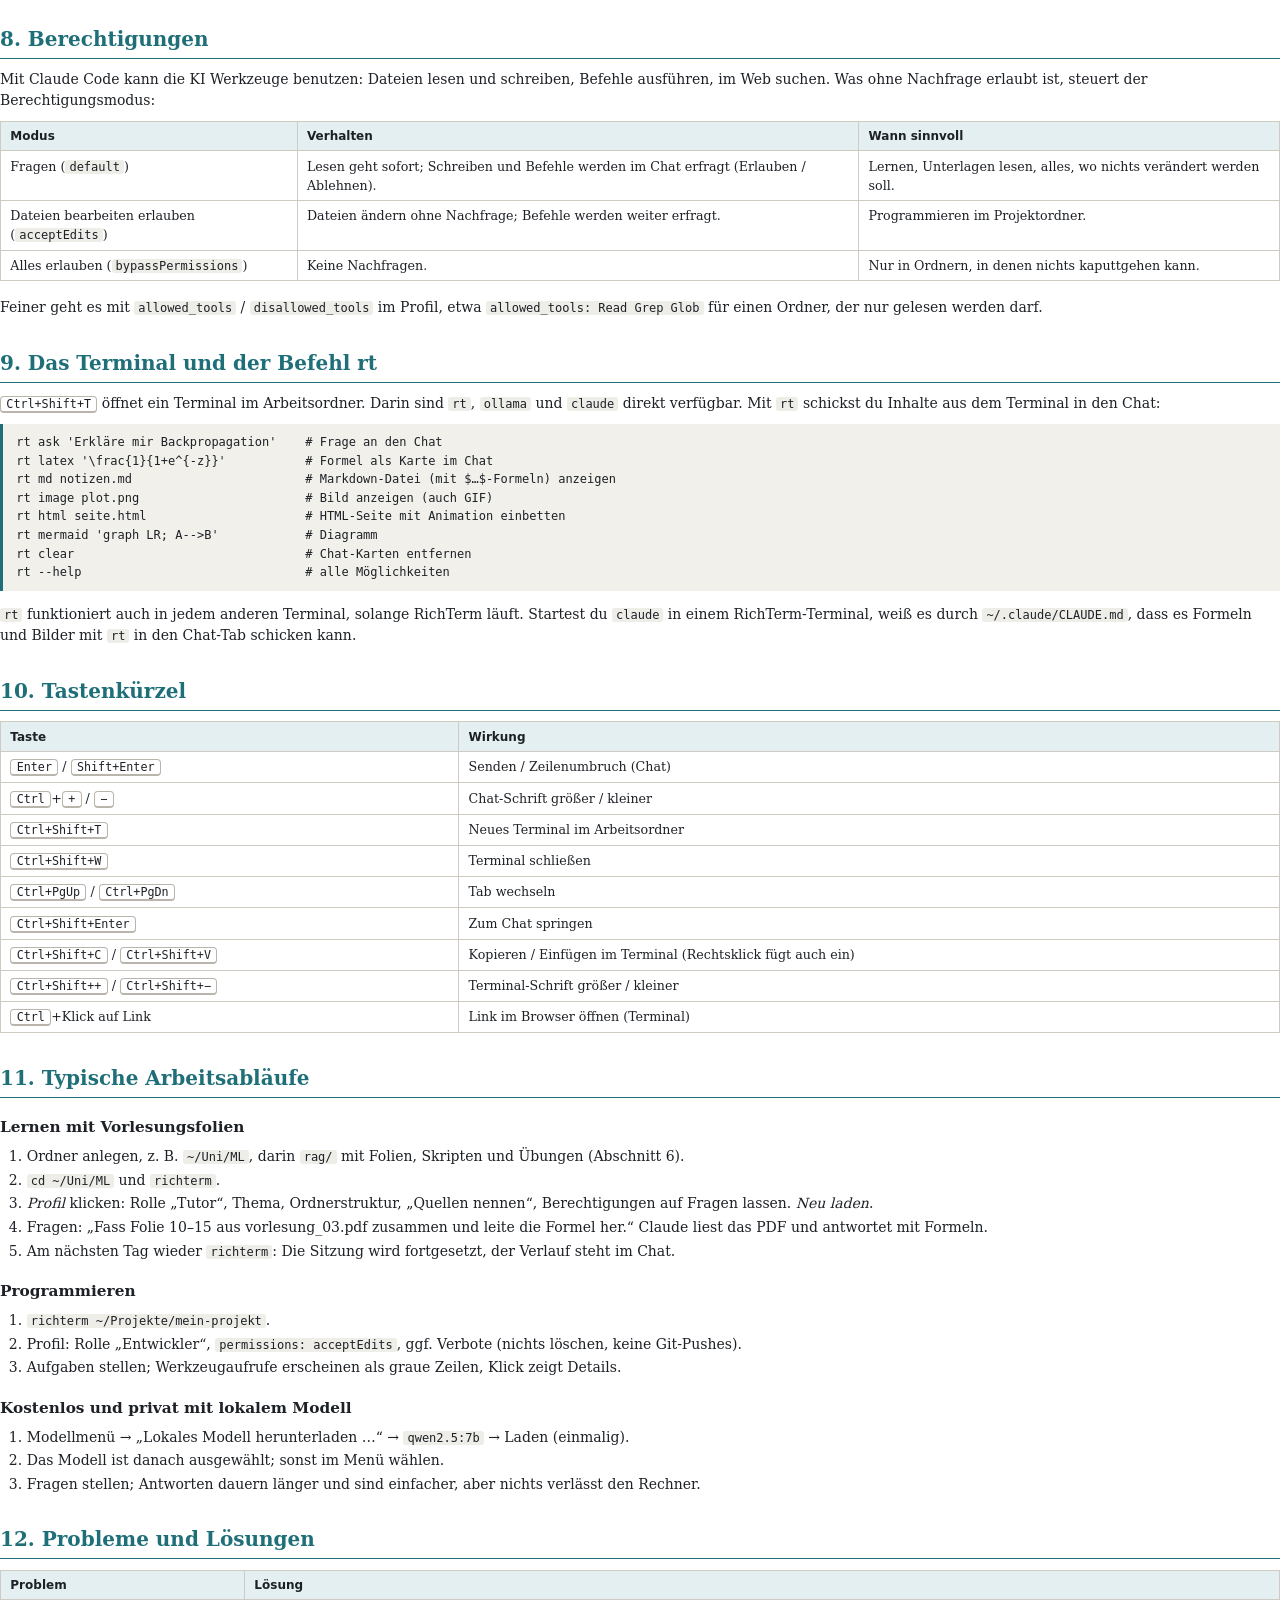
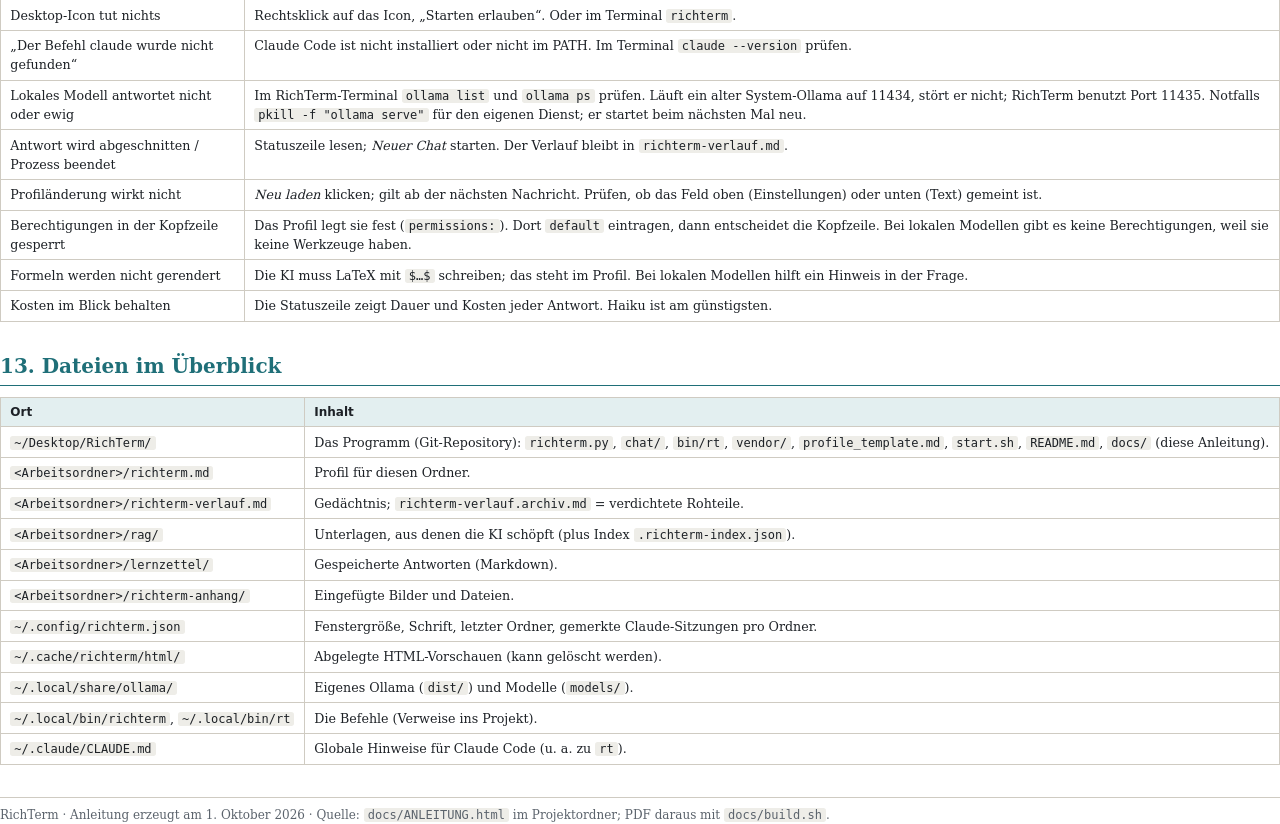
==== commit 84e8686f: "Suchbereich per 'rag <ordner|datei>' in der Frage; Einbettungen im Hintergrund mit Fortschritt; Text" ====
--- a/docs/ANLEITUNG.html
+++ b/docs/ANLEITUNG.html
@@ -178,6 +178,7 @@
   <tr><td>Unterlagen: nur daraus</td><td><b>Strenger Modus:</b> Die KI antwortet ausschließlich aus den Unterlagen, jede Aussage mit Quelle; steht etwas nicht drin, sagt sie das, statt eigenes Wissen zu ergänzen. Gut für „Was hat der Prof gesagt?“ und Klausurvorbereitung.</td></tr>
 </table>
 <p>Die Wahl gilt für diesen Ordner, bleibt gespeichert (RichTerm trägt sie in <code>richterm.md</code> ein) und greift ab der nächsten Frage. Sie ist also immer aktiv, nicht nur manchmal: Bei jeder Frage wird gesucht; nur wenn nichts passt, geht nichts mit (dann fehlt die 📚-Zeile). <code>rag_chunks</code> im Profil (Standard 6) bestimmt, wie viele Abschnitte pro Frage mitgehen.</p>
+<p><b>Suchbereich einschränken:</b> Unterordner werden immer mit durchsucht. Willst du nur einen Teil, schreib <code>rag &lt;pfad&gt;</code> an den Anfang der Frage: <code>rag maschinelles_lernen/mcts Welche Phasen hat der Algorithmus?</code> durchsucht nur diesen Ordner samt Unterordnern, <code>rag paper/attention.pdf Wie viele Köpfe …</code> nur diese Datei. Auch nur der Ordner- oder Dateiname geht (<code>rag mcts</code>, <code>rag perzeptron</code>), und mehrere Angaben sind möglich. Die Angabe wird aus der Frage entfernt und erscheint unter der Frage als „Suchbereich: …“.</p>
 <p><b>Ganze Datei mitgeben:</b> Schreib <code>@vorlesung_03.pdf</code> (oder einen Anfang des Namens, <code>@vorlesung_03</code>) in die Frage, dann bekommt die KI die komplette Datei statt nur Treffer. Das ist der Weg für „Fasse die Vorlesung zusammen“. Bei Claude passen sehr lange Dateien hinein, bei lokalen Modellen wird nach etwa 12 000 Zeichen gekürzt.</p>
 <div class="box"><b>Praktisch:</b> Die Zeile „📚 Unterlagen: …“ unter deiner Frage zeigt, was mitgeschickt wurde. Fehlt sie, wurde nichts Passendes gefunden, und die Antwort kommt nicht aus deinen Unterlagen. Für PDFs wird <code>pdftotext</code> gebraucht (Linux: Paket <code>poppler-utils</code>, meist vorhanden; macOS: <code>brew install poppler</code>).</div>
 
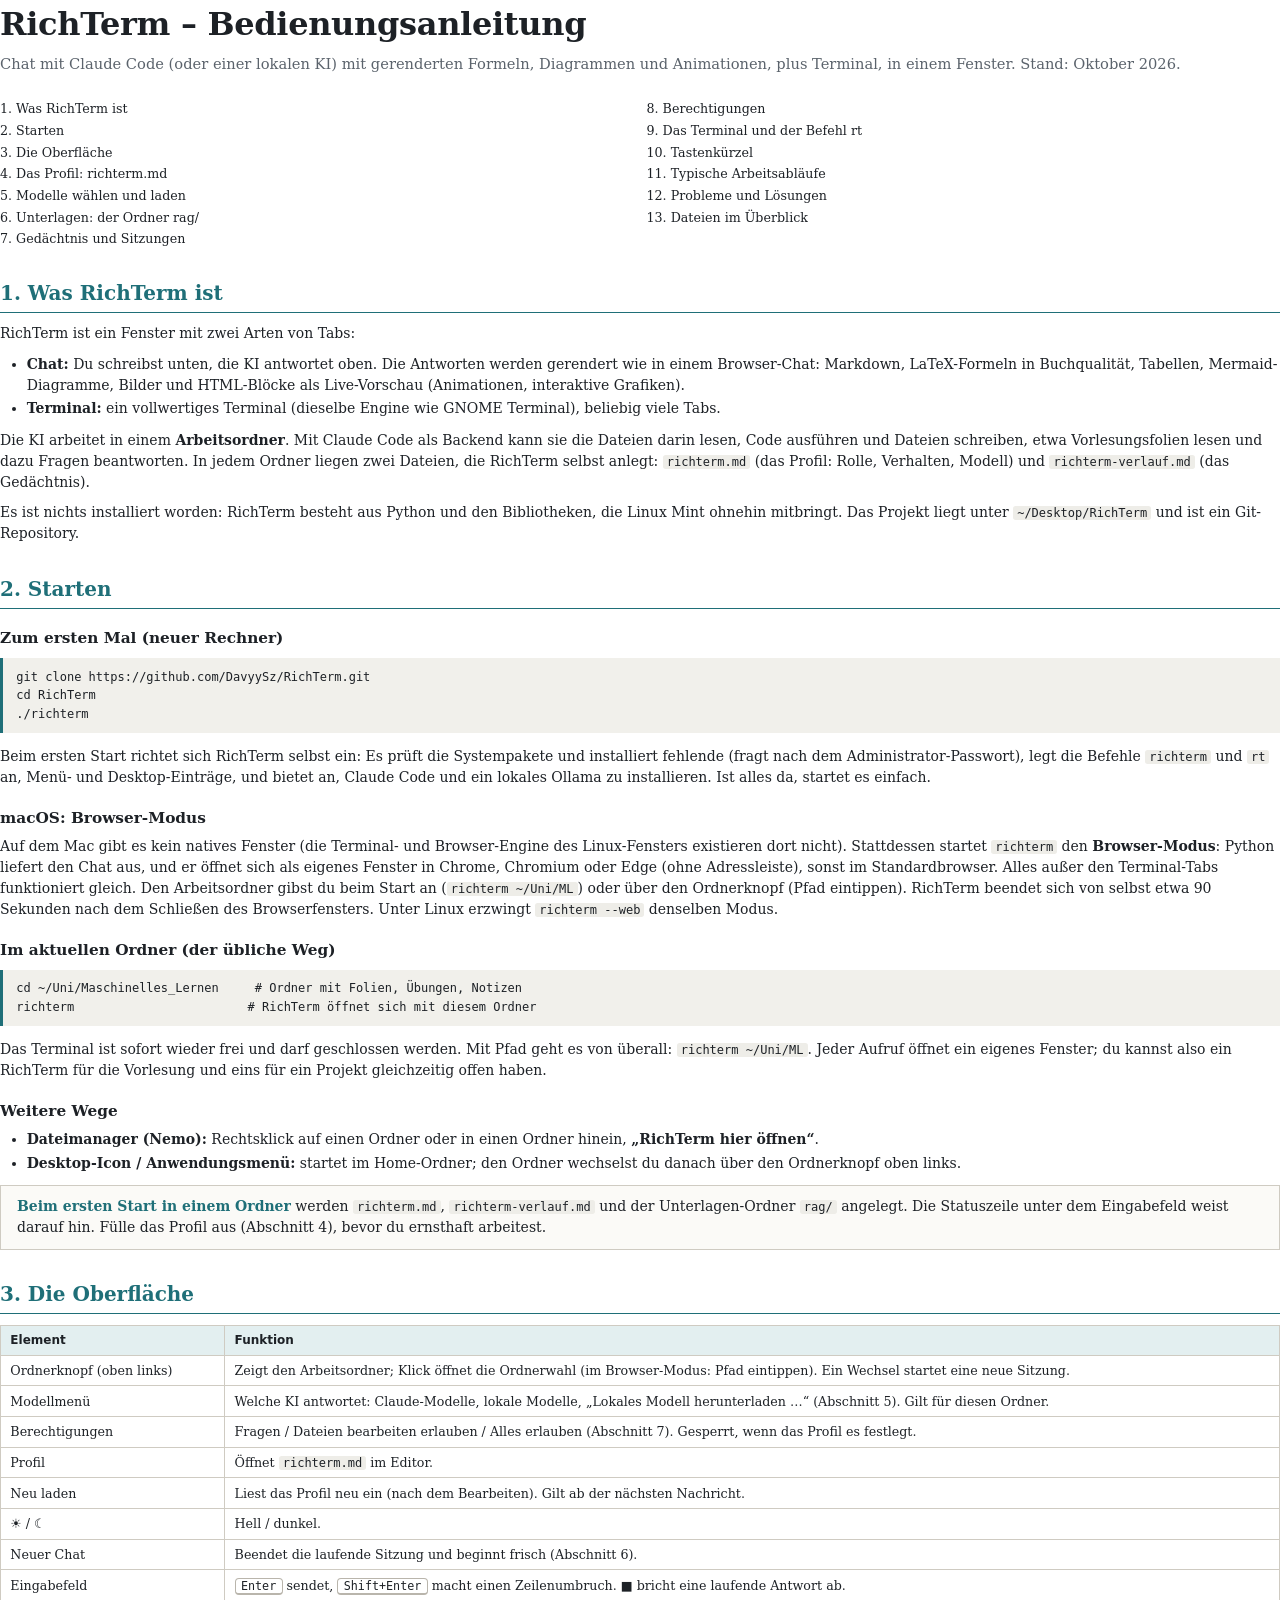
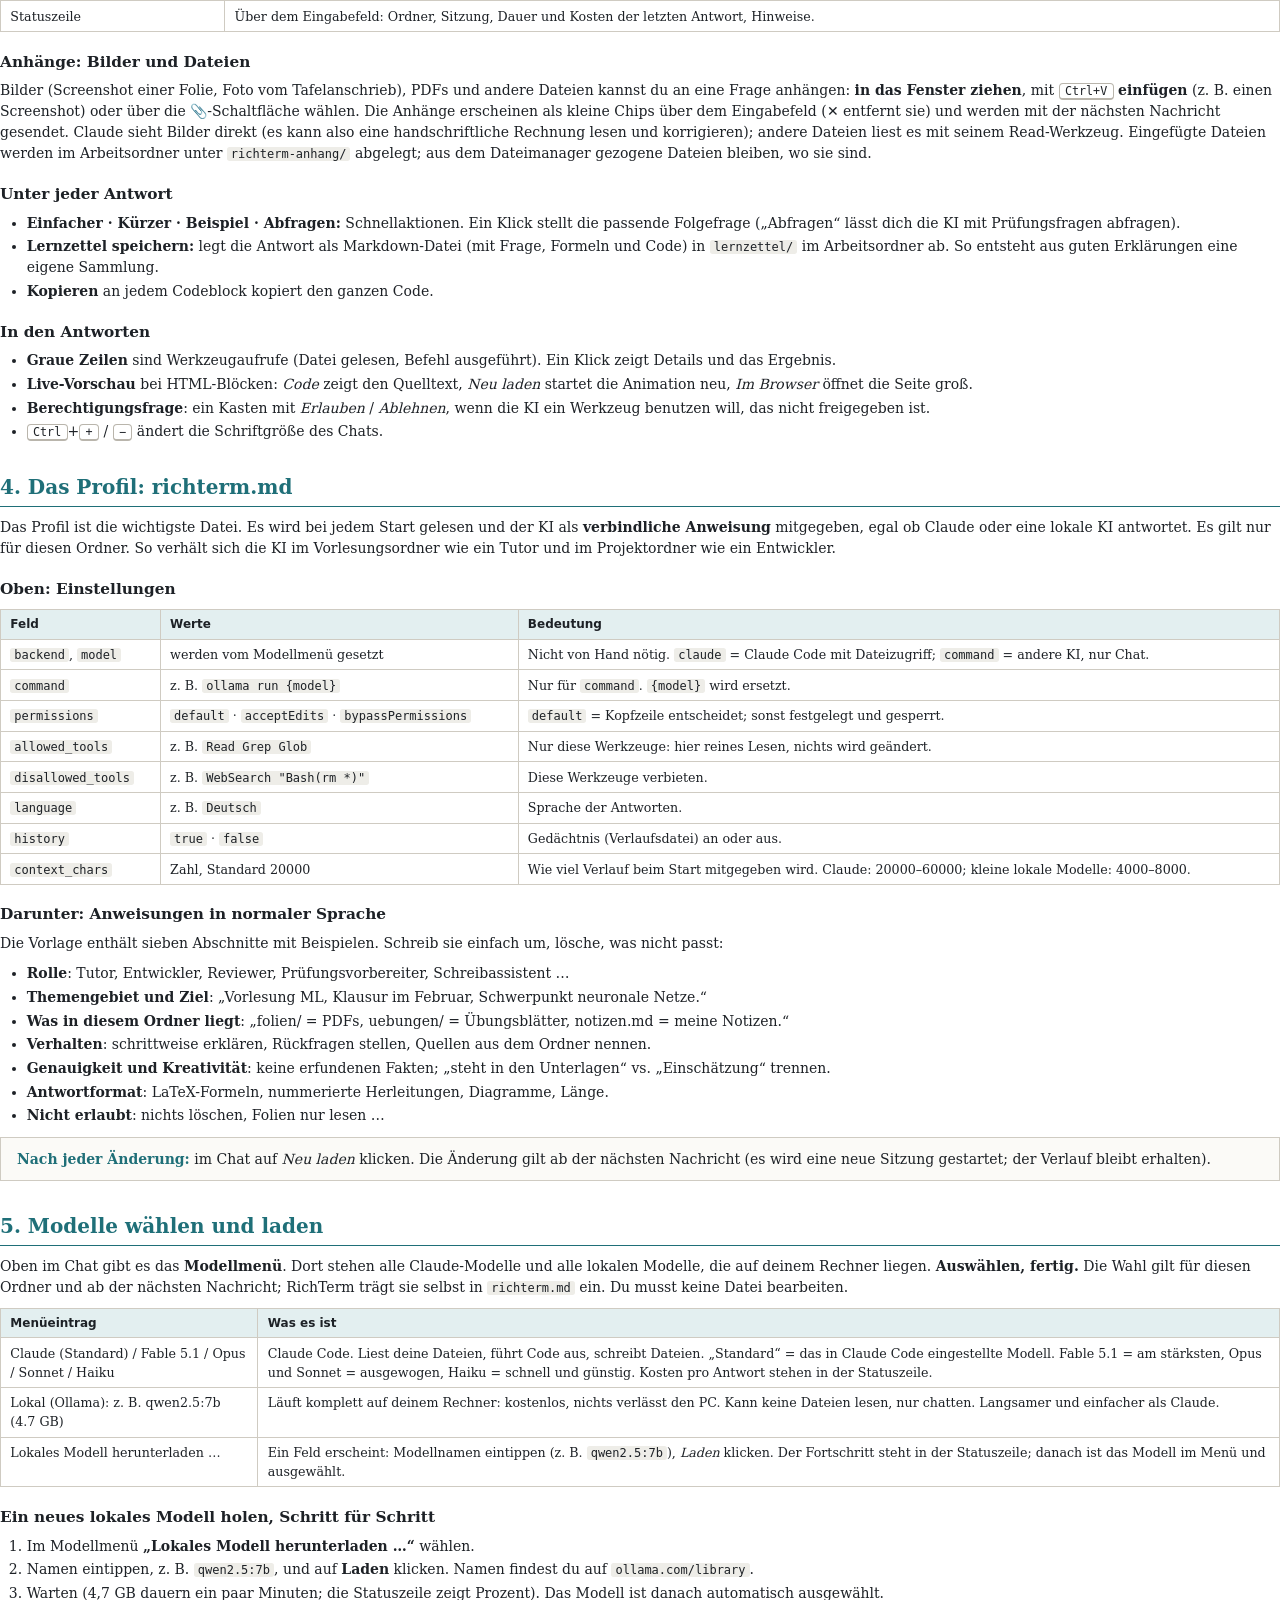
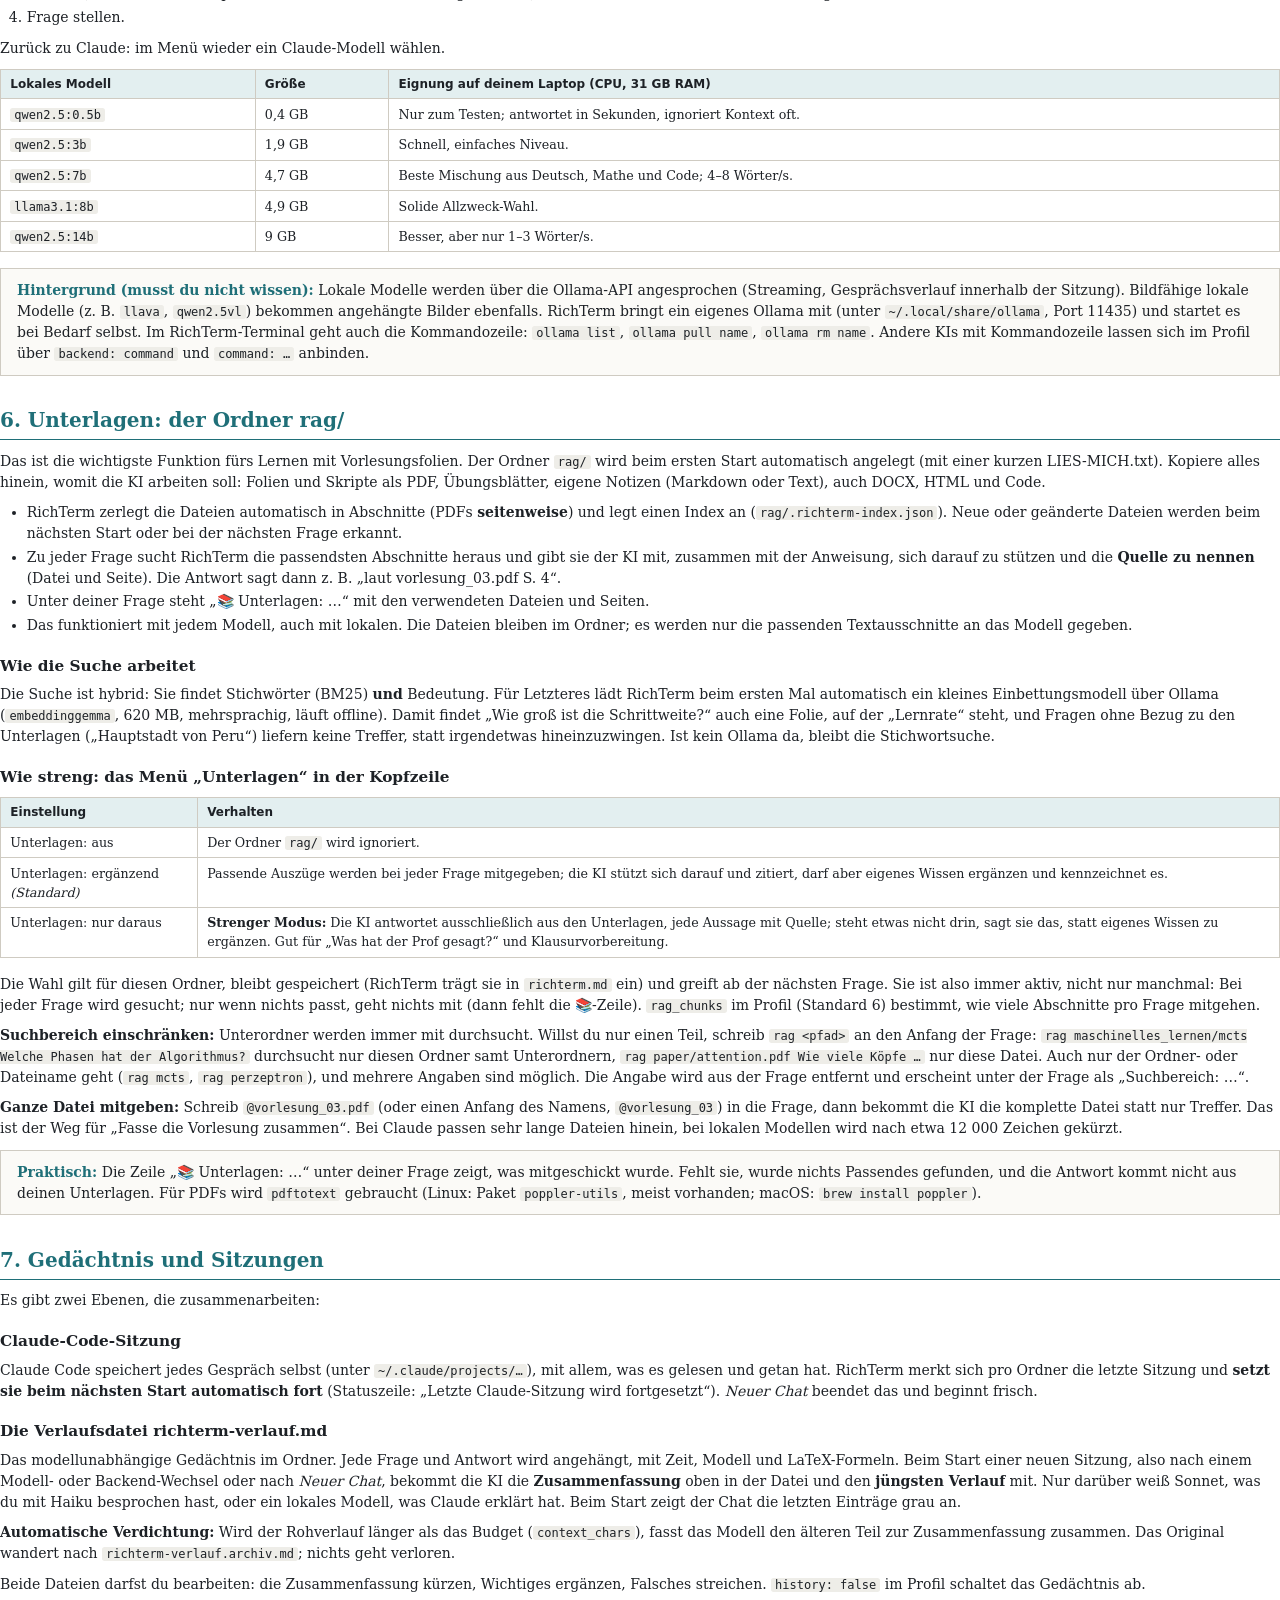
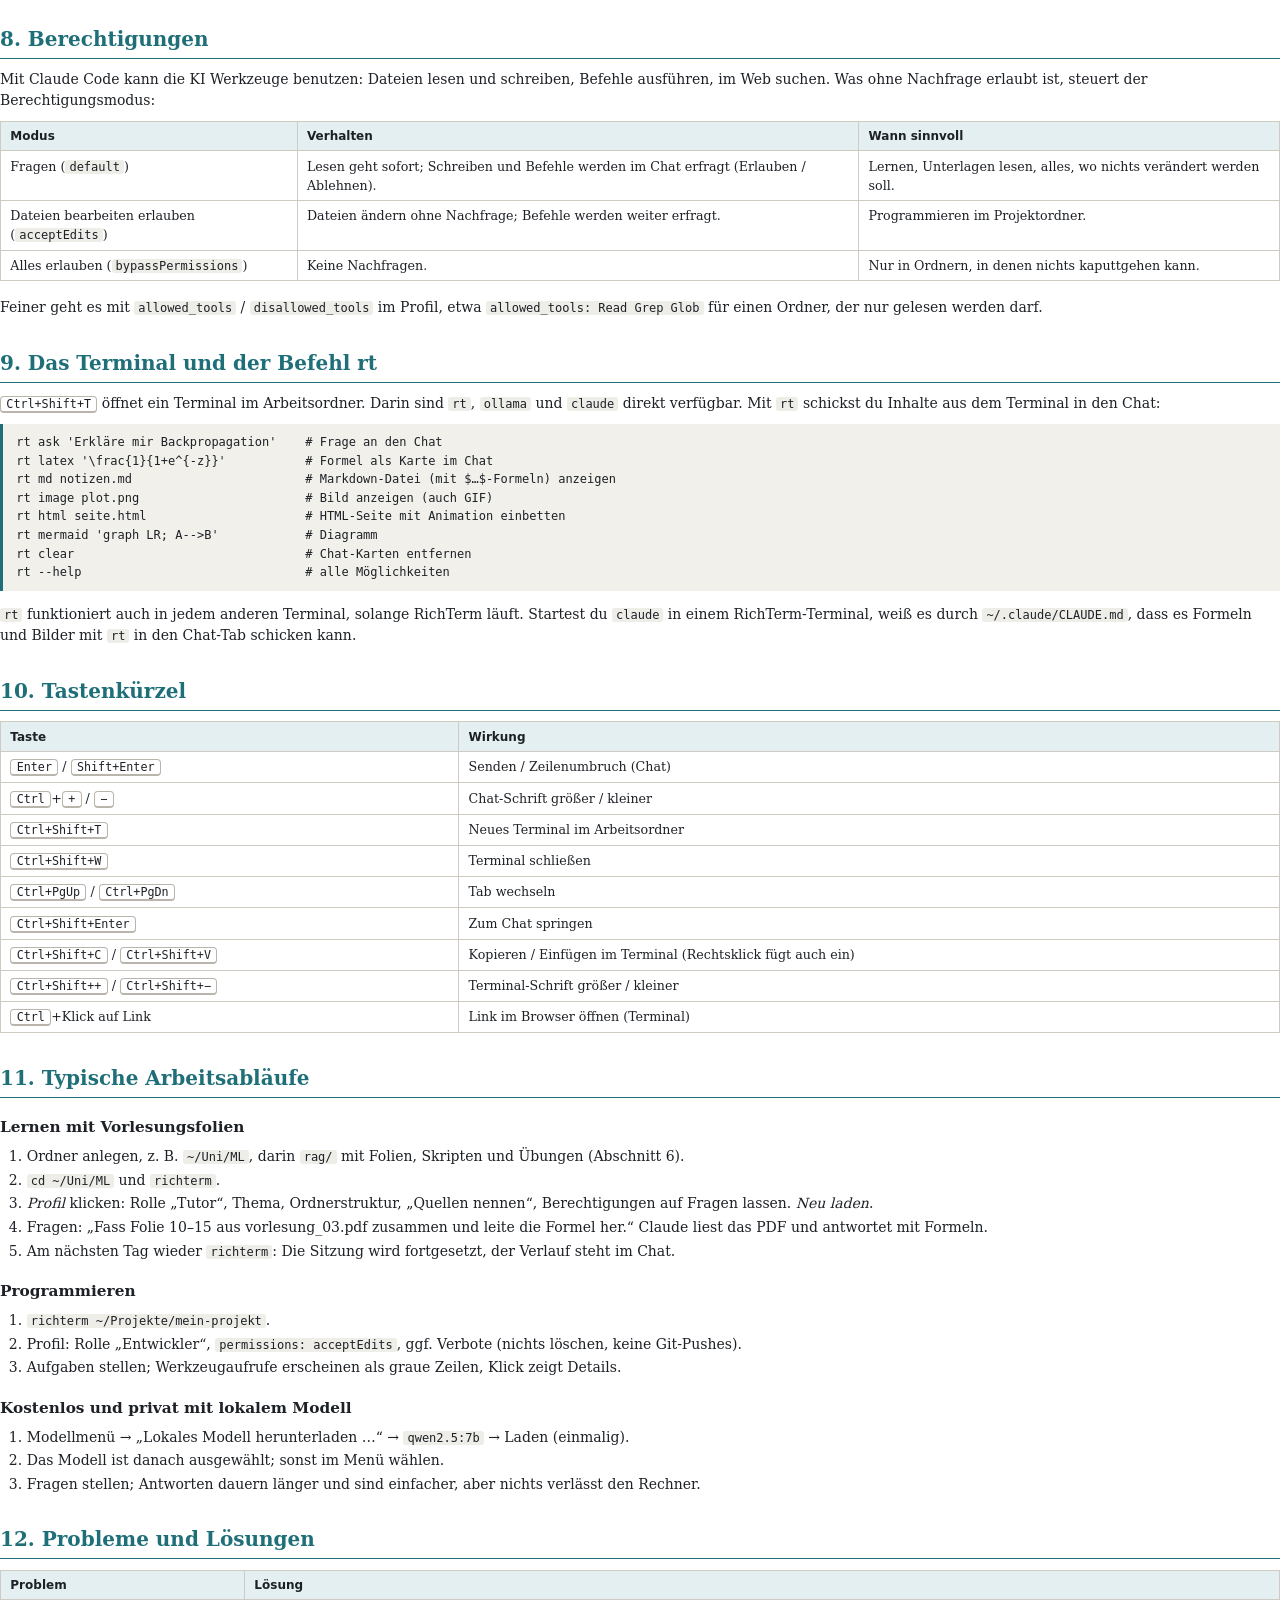
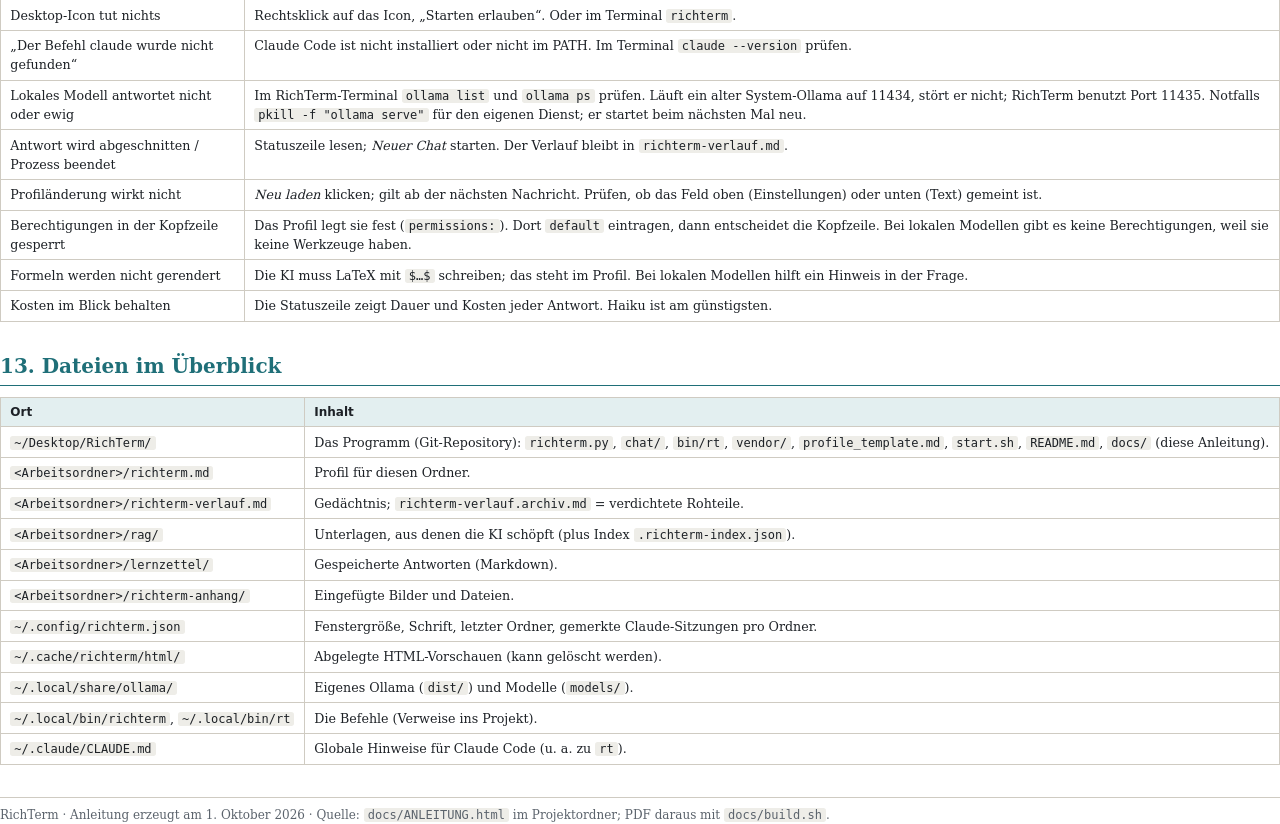
==== commit 32a34a51: "Modellmenü: Claude Fable 5.1 ergänzt Co-Authored-By: Claude Fable 5.1 <noreply@anthropic.com>" ====
--- a/docs/ANLEITUNG.html
+++ b/docs/ANLEITUNG.html
@@ -138,7 +138,7 @@
 <p>Oben im Chat gibt es das <b>Modellmenü</b>. Dort stehen alle Claude-Modelle und alle lokalen Modelle, die auf deinem Rechner liegen. <b>Auswählen, fertig.</b> Die Wahl gilt für diesen Ordner und ab der nächsten Nachricht; RichTerm trägt sie selbst in <code>richterm.md</code> ein. Du musst keine Datei bearbeiten.</p>
 <table>
   <tr><th>Menüeintrag</th><th>Was es ist</th></tr>
-  <tr><td>Claude (Standard) / Opus / Sonnet / Haiku</td><td>Claude Code. Liest deine Dateien, führt Code aus, schreibt Dateien. Opus = am stärksten, Sonnet = ausgewogen, Haiku = schnell und günstig. Kosten pro Antwort stehen in der Statuszeile.</td></tr>
+  <tr><td>Claude (Standard) / Fable 5.1 / Opus / Sonnet / Haiku</td><td>Claude Code. Liest deine Dateien, führt Code aus, schreibt Dateien. „Standard“ = das in Claude Code eingestellte Modell. Fable 5.1 = am stärksten, Opus und Sonnet = ausgewogen, Haiku = schnell und günstig. Kosten pro Antwort stehen in der Statuszeile.</td></tr>
   <tr><td>Lokal (Ollama): z. B. qwen2.5:7b (4.7 GB)</td><td>Läuft komplett auf deinem Rechner: kostenlos, nichts verlässt den PC. Kann keine Dateien lesen, nur chatten. Langsamer und einfacher als Claude.</td></tr>
   <tr><td>Lokales Modell herunterladen …</td><td>Ein Feld erscheint: Modellnamen eintippen (z. B. <code>qwen2.5:7b</code>), <i>Laden</i> klicken. Der Fortschritt steht in der Statuszeile; danach ist das Modell im Menü und ausgewählt.</td></tr>
 </table>
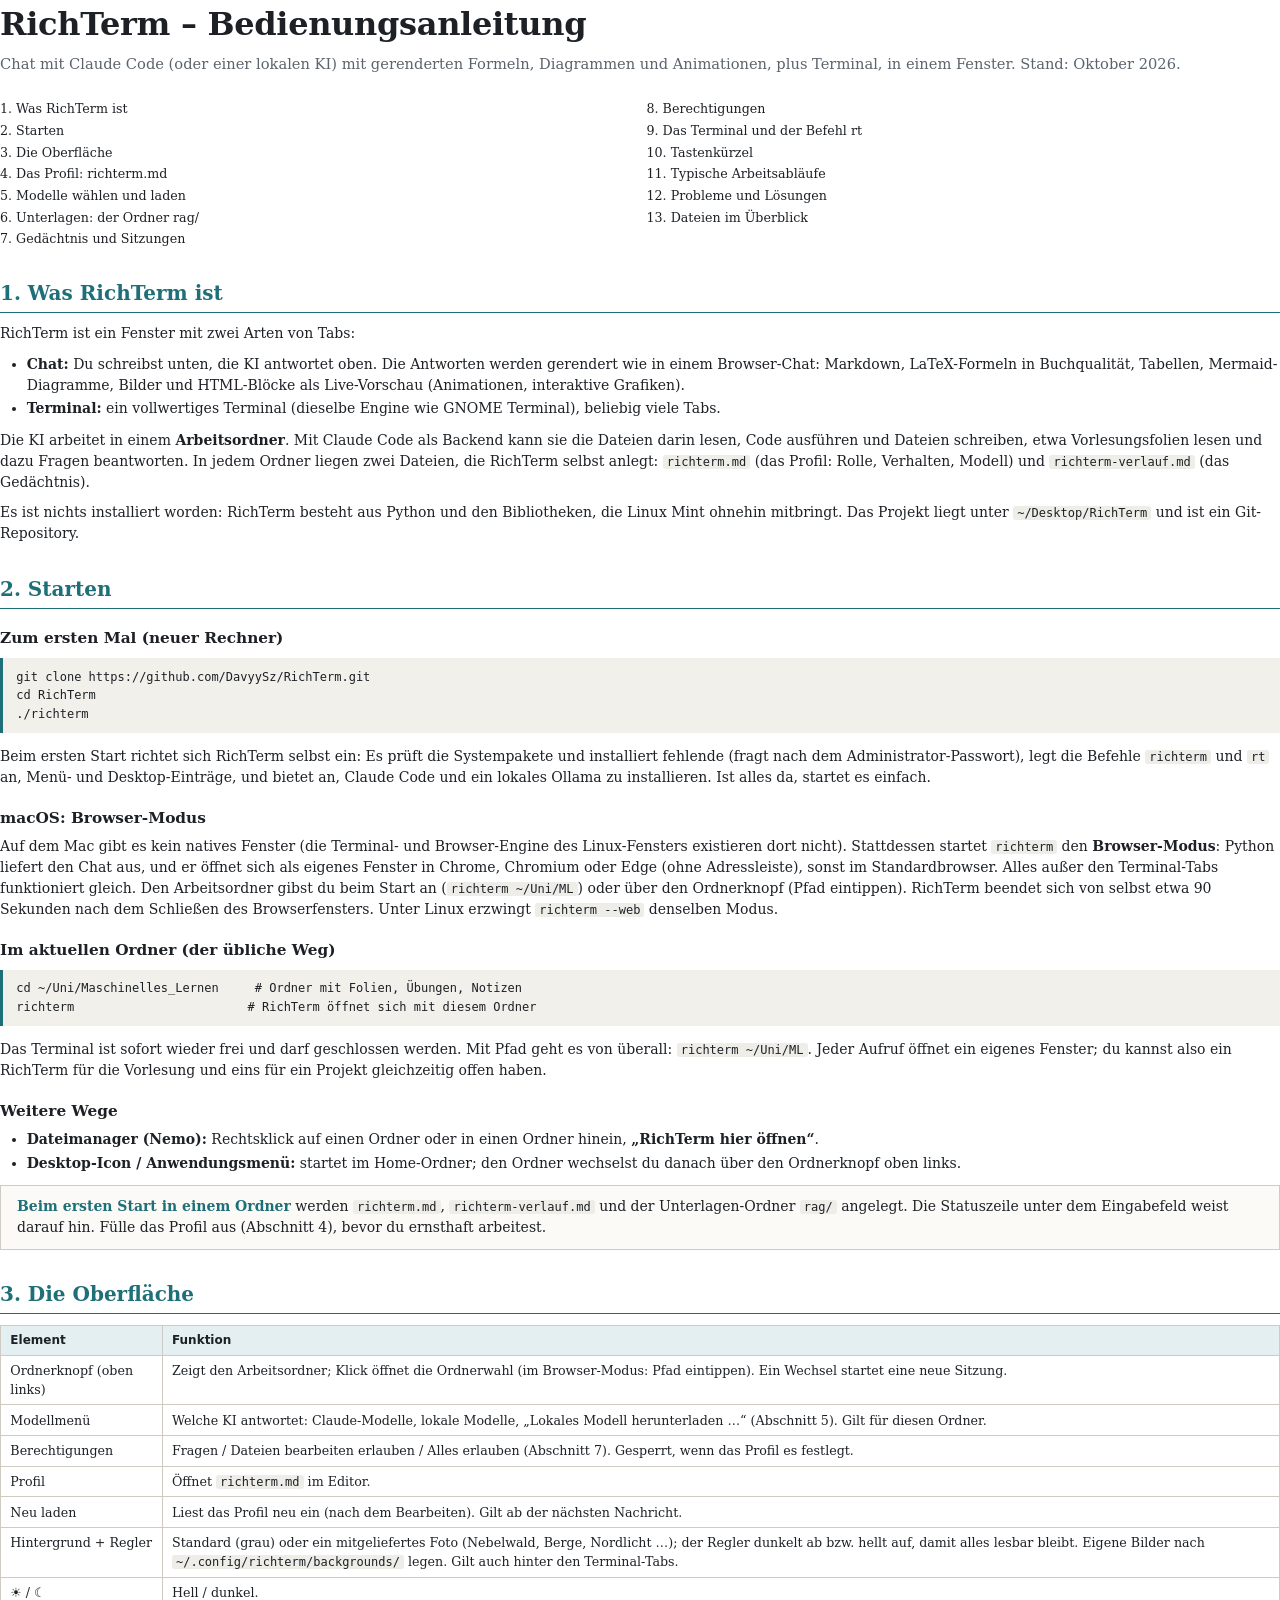
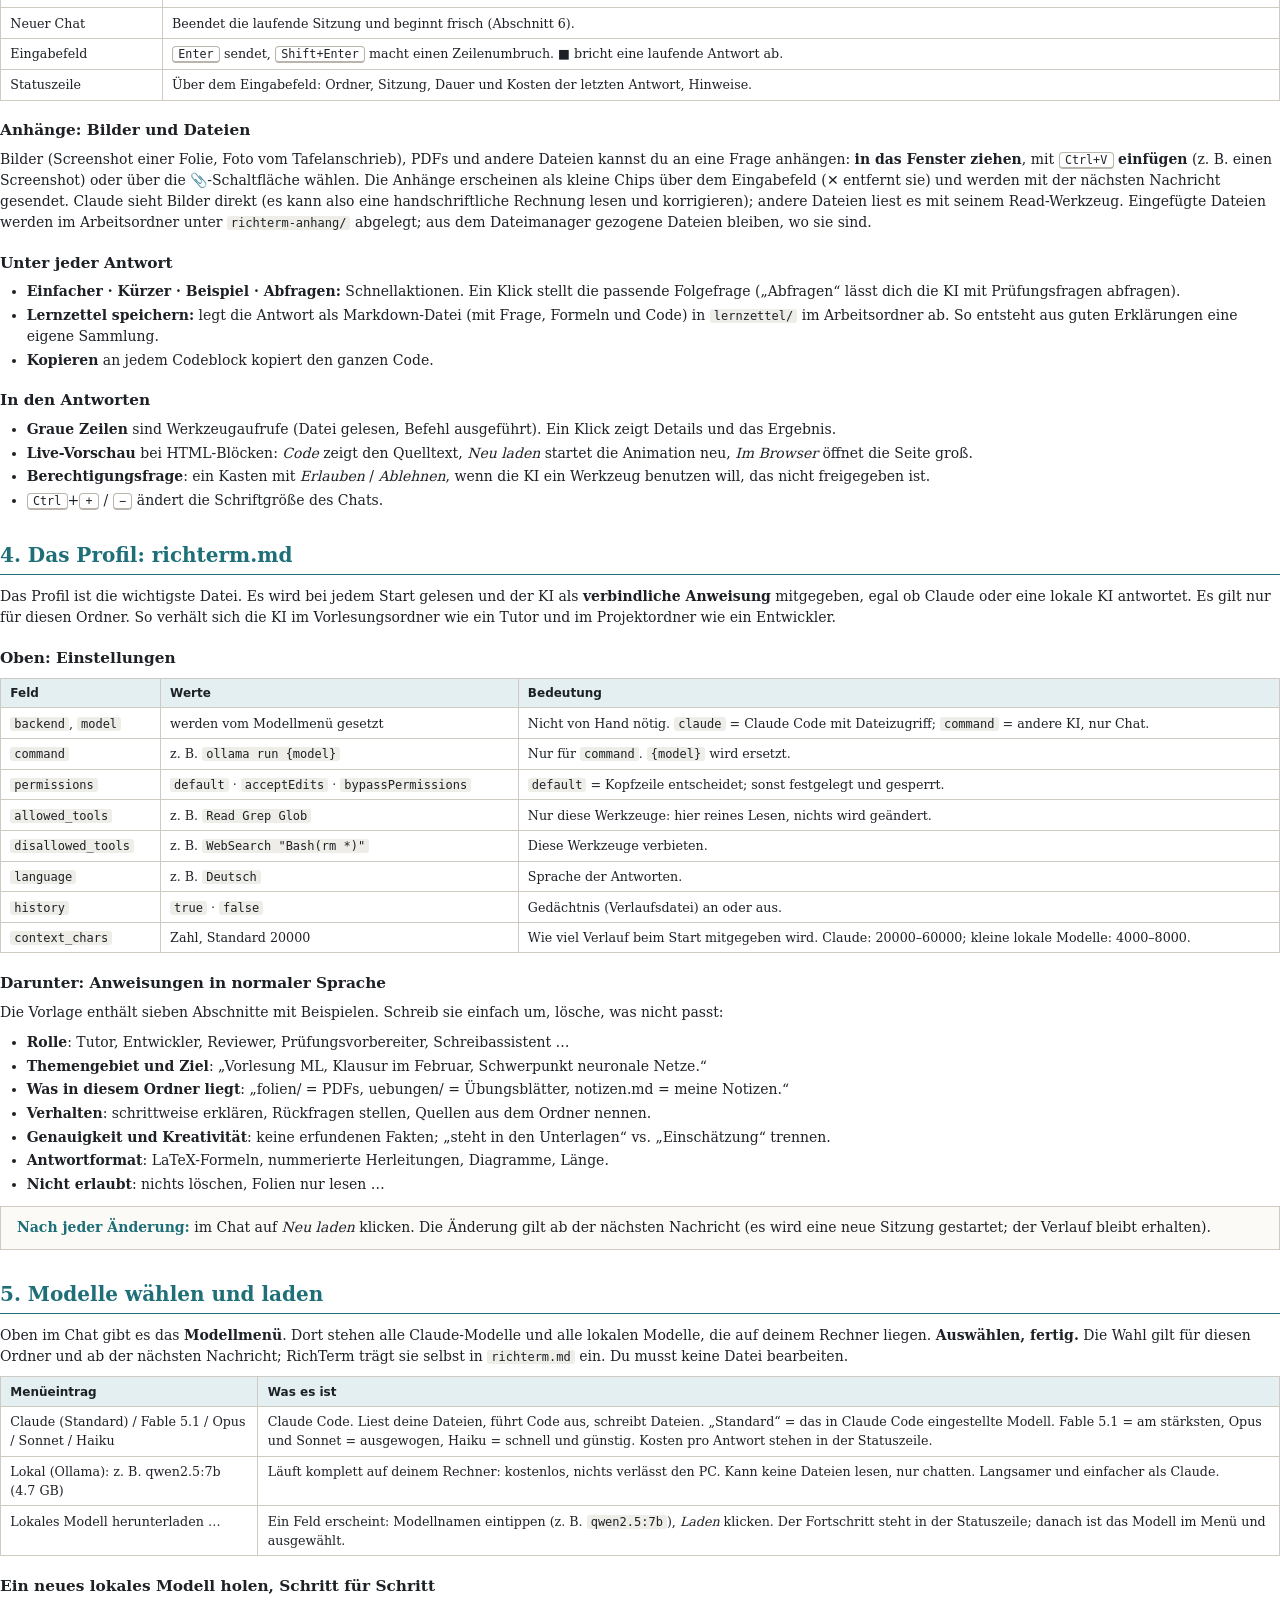
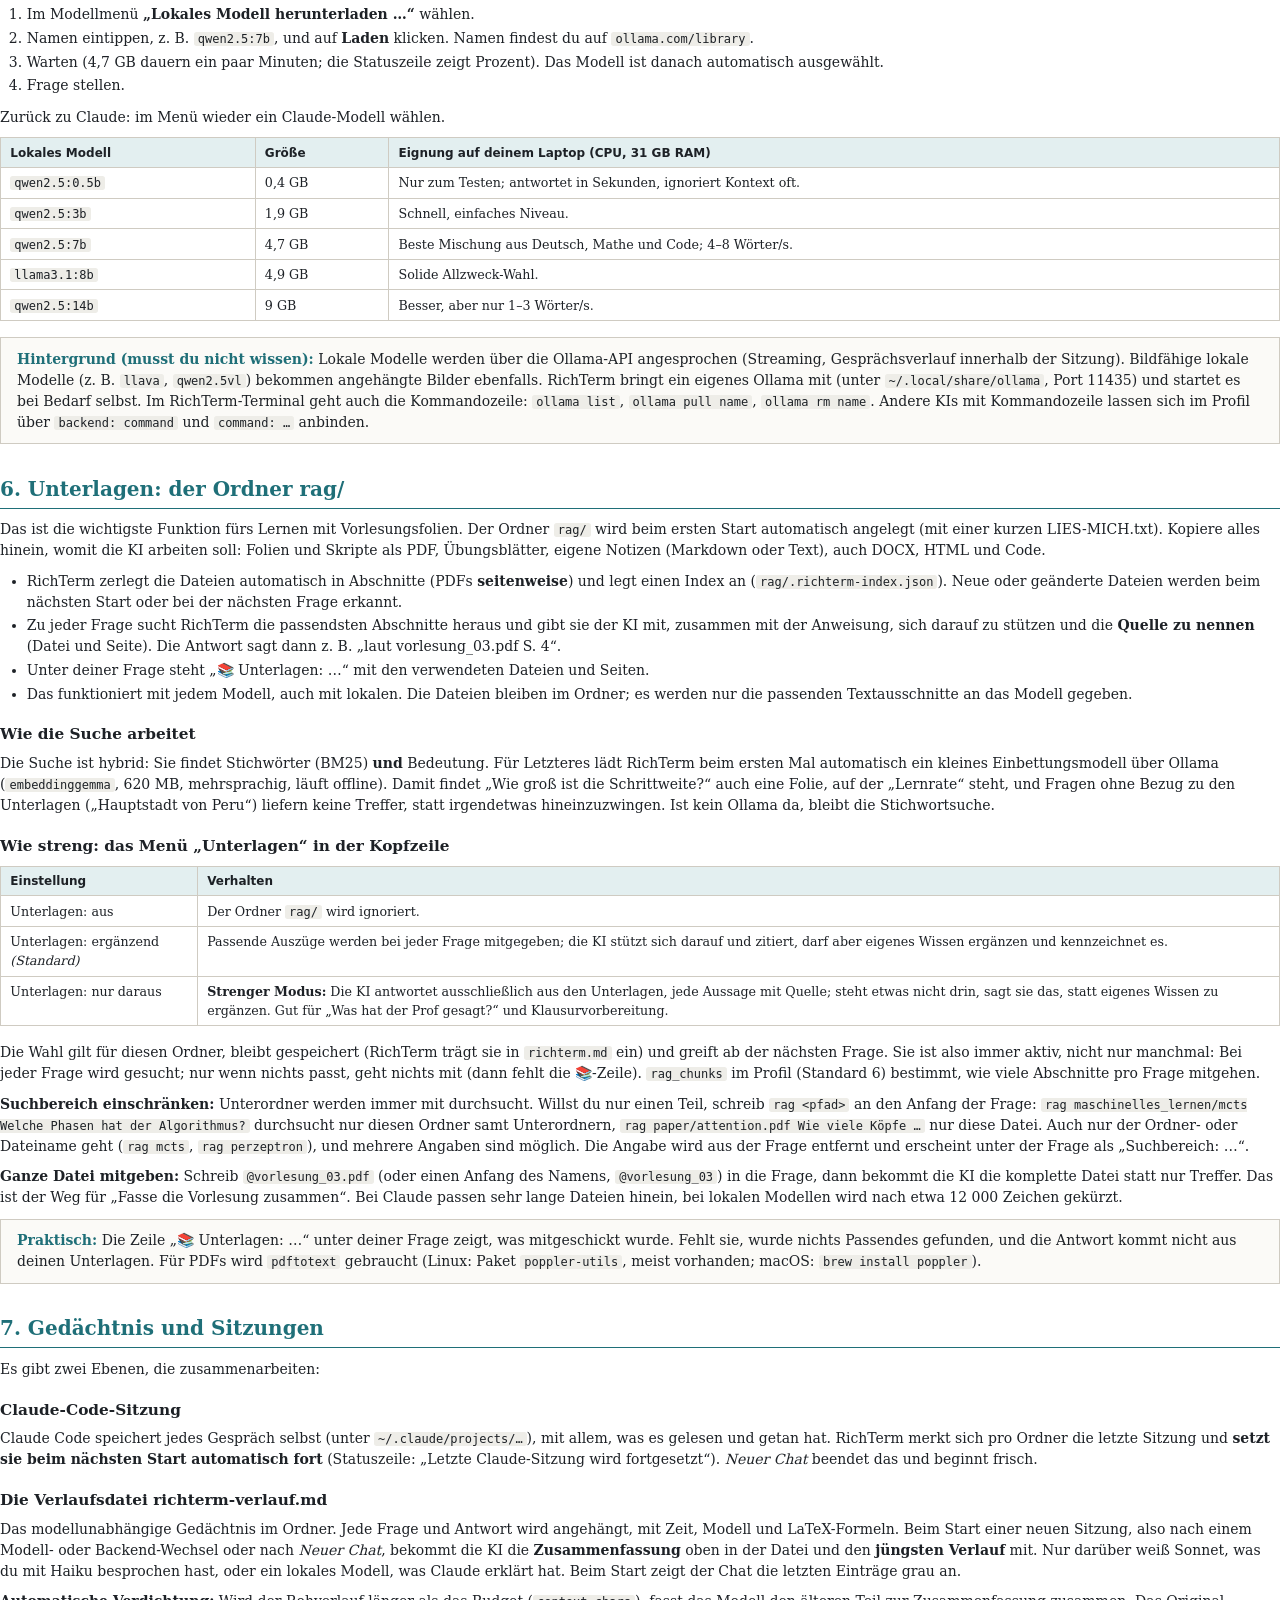
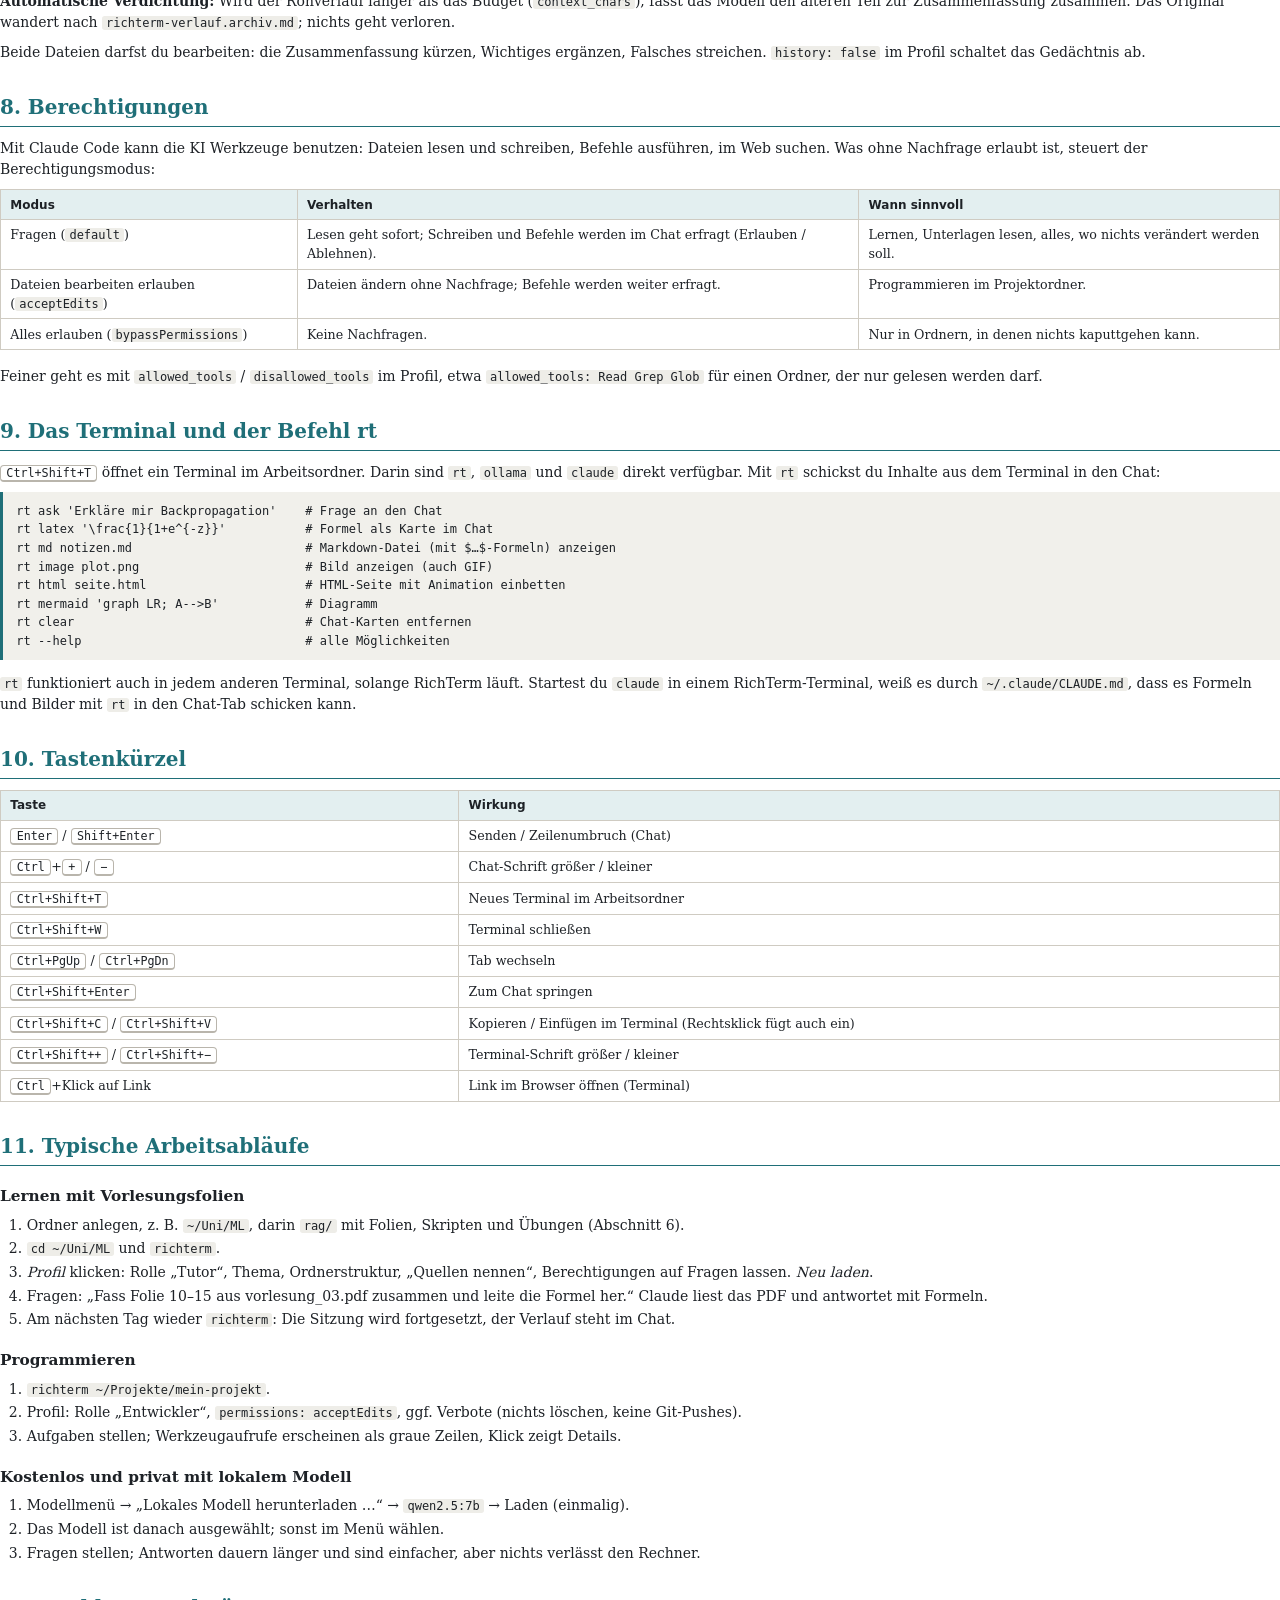
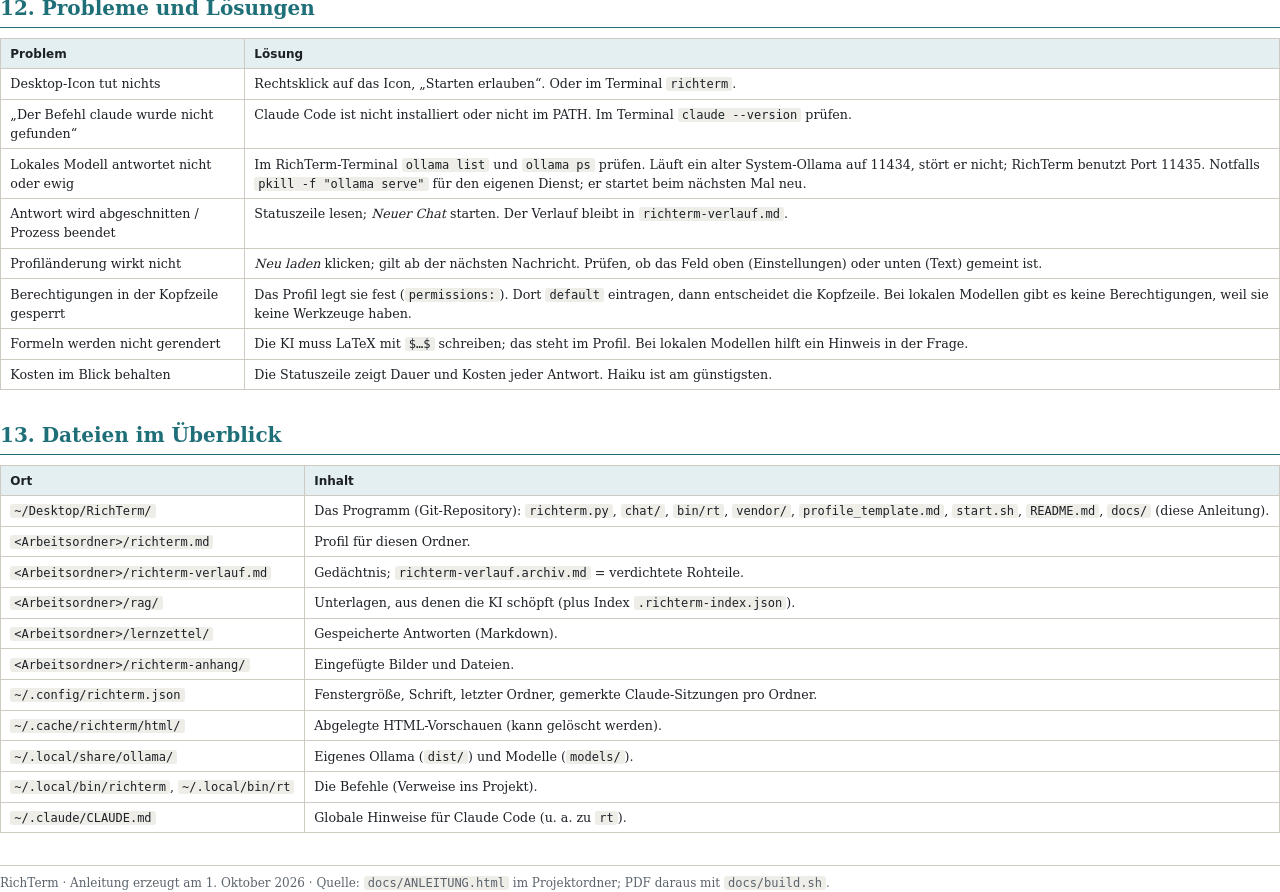
==== commit 177035b8: "Hintergrundbilder: 7 gemeinfreie Fotos, Menü + Abdunklungsregler, durchscheinende Textflächen, eigen" ====
--- a/docs/ANLEITUNG.html
+++ b/docs/ANLEITUNG.html
@@ -86,6 +86,7 @@
   <tr><td>Berechtigungen</td><td>Fragen / Dateien bearbeiten erlauben / Alles erlauben (Abschnitt 7). Gesperrt, wenn das Profil es festlegt.</td></tr>
   <tr><td>Profil</td><td>Öffnet <code>richterm.md</code> im Editor.</td></tr>
   <tr><td>Neu laden</td><td>Liest das Profil neu ein (nach dem Bearbeiten). Gilt ab der nächsten Nachricht.</td></tr>
+  <tr><td>Hintergrund + Regler</td><td>Standard (grau) oder ein mitgeliefertes Foto (Nebelwald, Berge, Nordlicht …); der Regler dunkelt ab bzw. hellt auf, damit alles lesbar bleibt. Eigene Bilder nach <code>~/.config/richterm/backgrounds/</code> legen. Gilt auch hinter den Terminal-Tabs.</td></tr>
   <tr><td>☀ / ☾</td><td>Hell / dunkel.</td></tr>
   <tr><td>Neuer Chat</td><td>Beendet die laufende Sitzung und beginnt frisch (Abschnitt 6).</td></tr>
   <tr><td>Eingabefeld</td><td><span class="kbd">Enter</span> sendet, <span class="kbd">Shift+Enter</span> macht einen Zeilenumbruch. <b>■</b> bricht eine laufende Antwort ab.</td></tr>
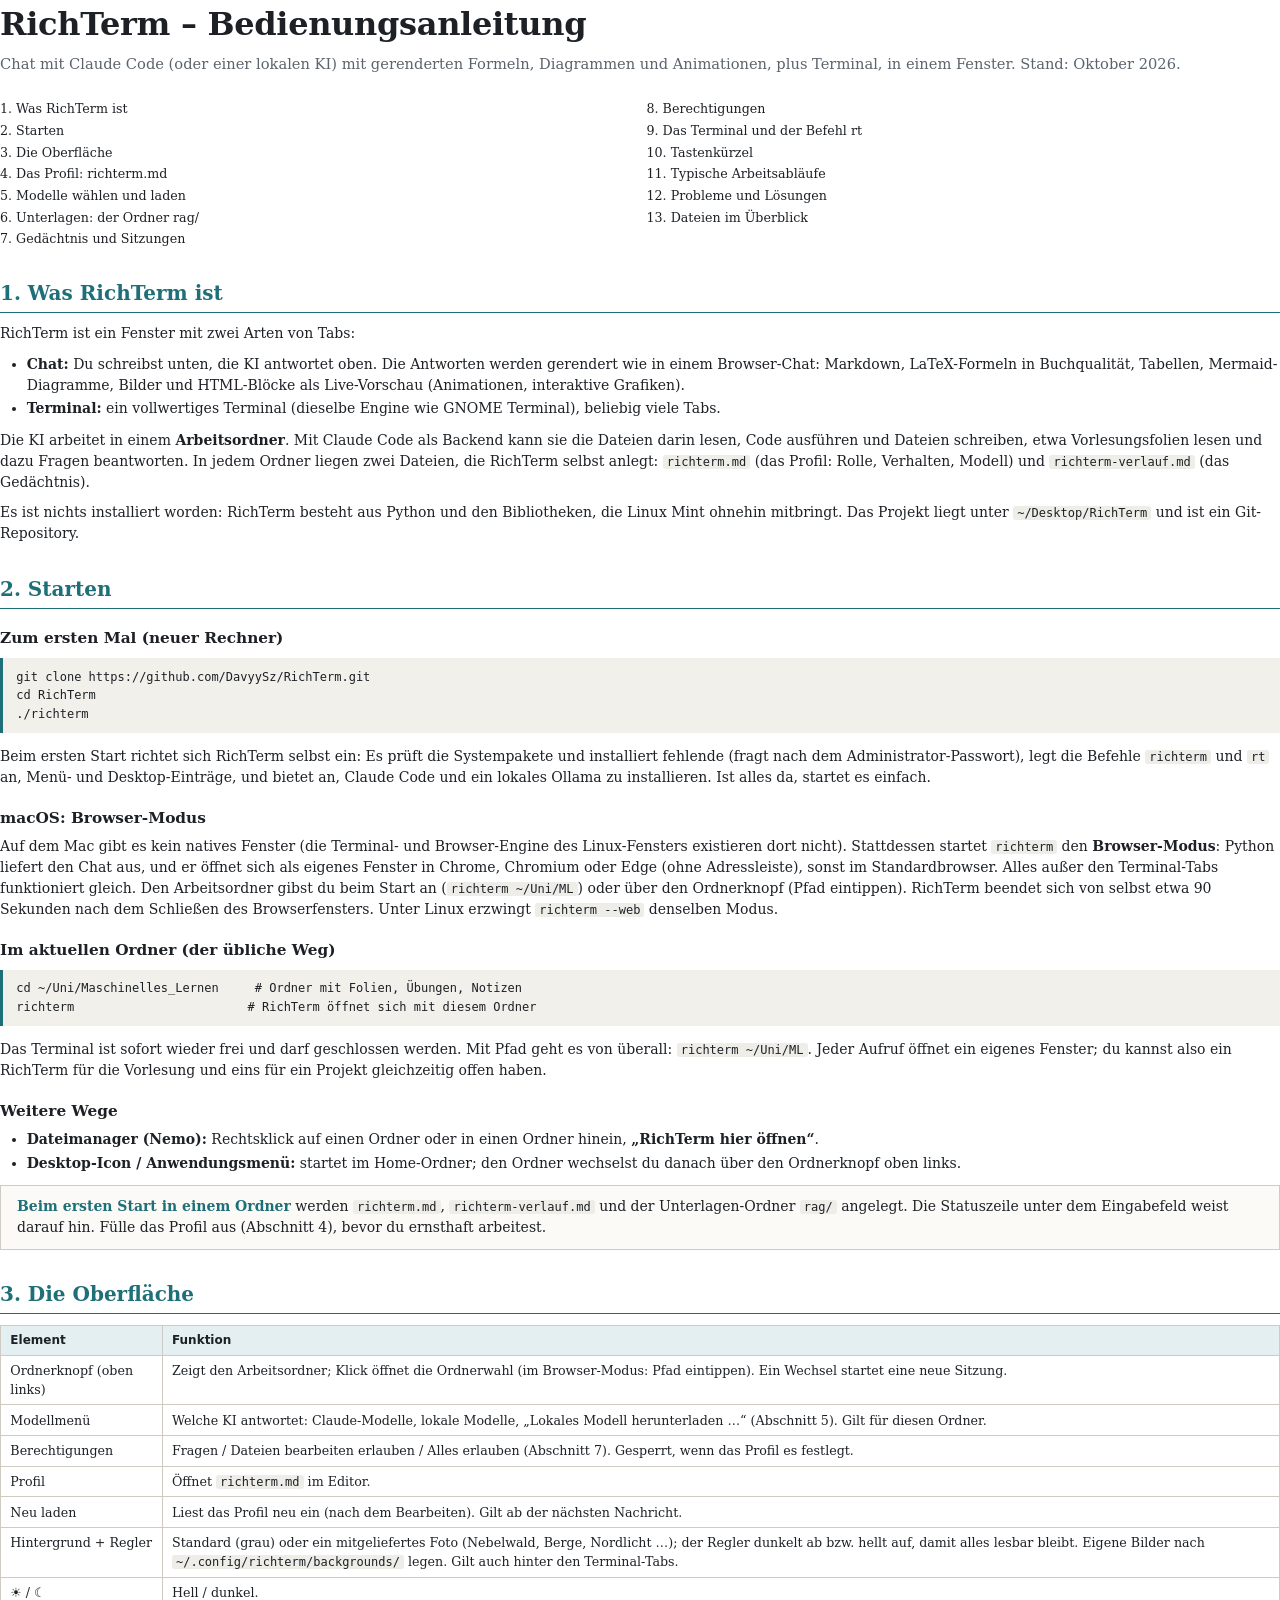
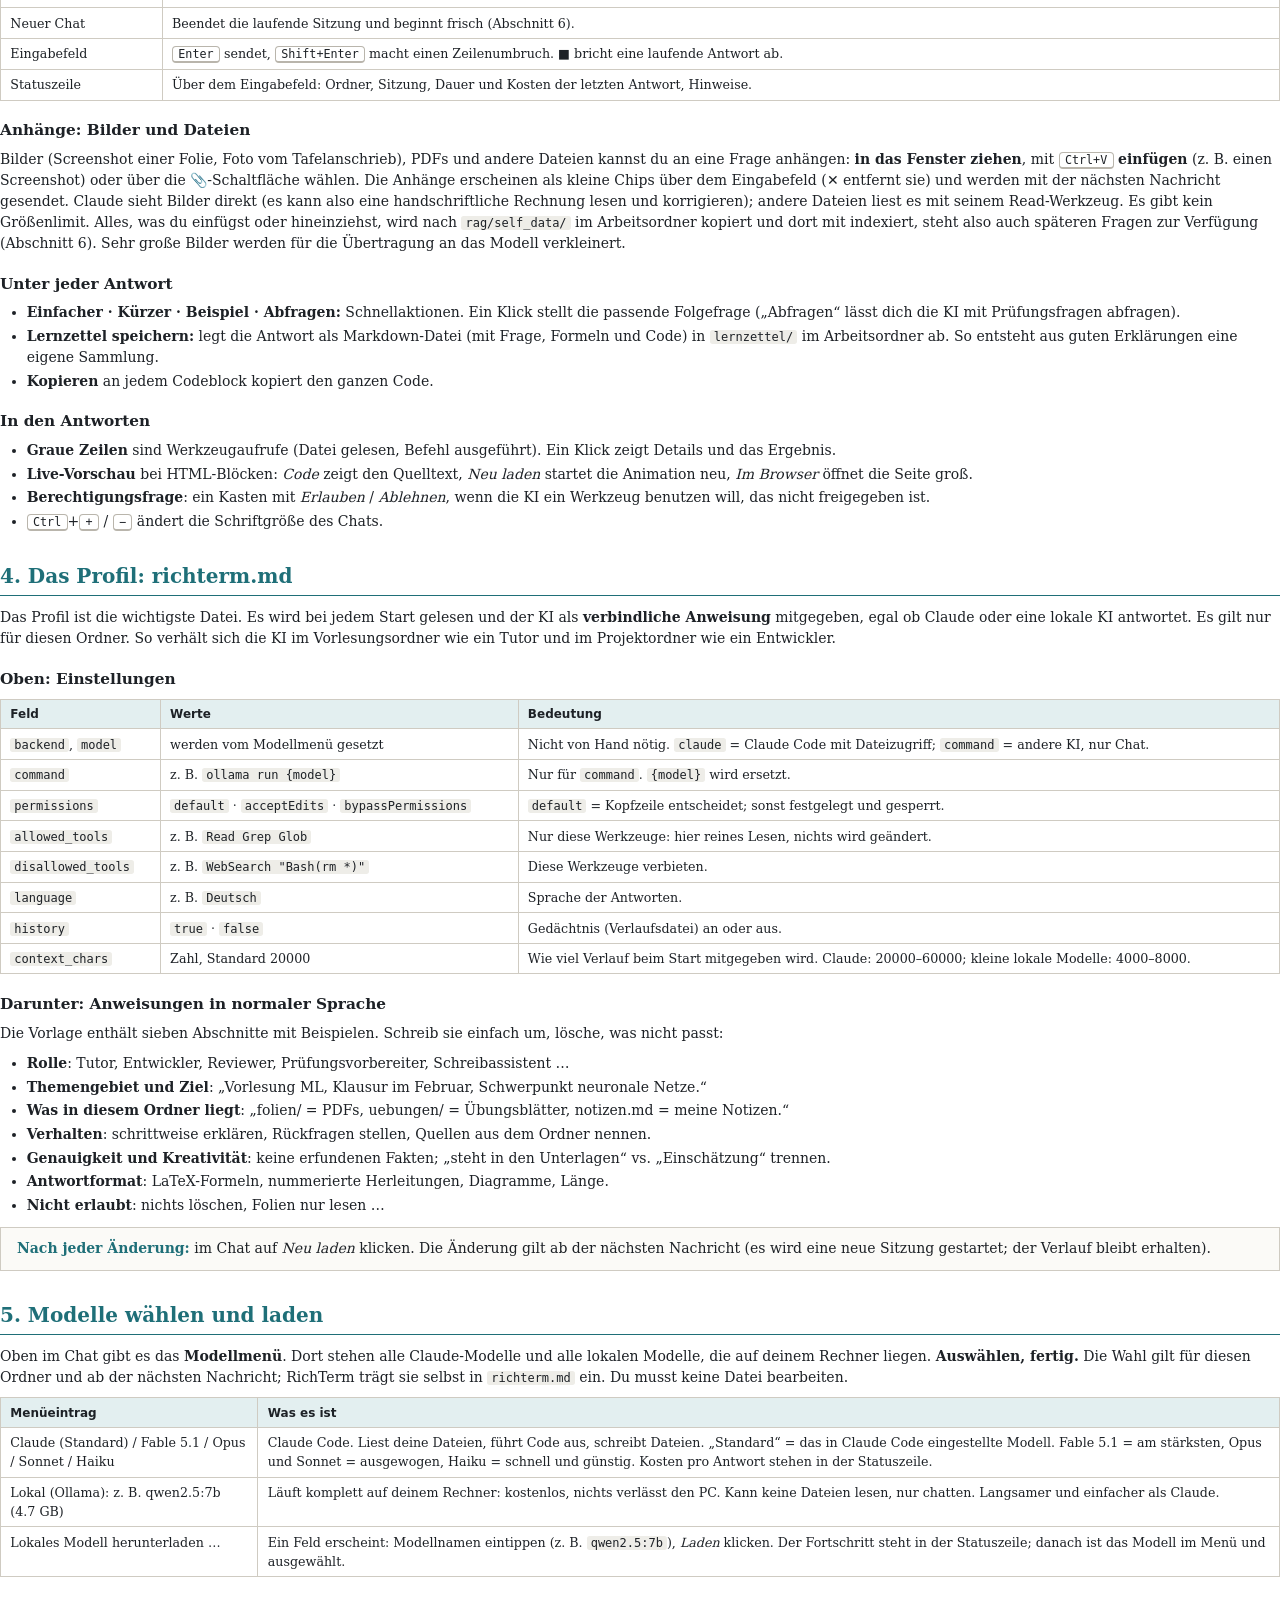
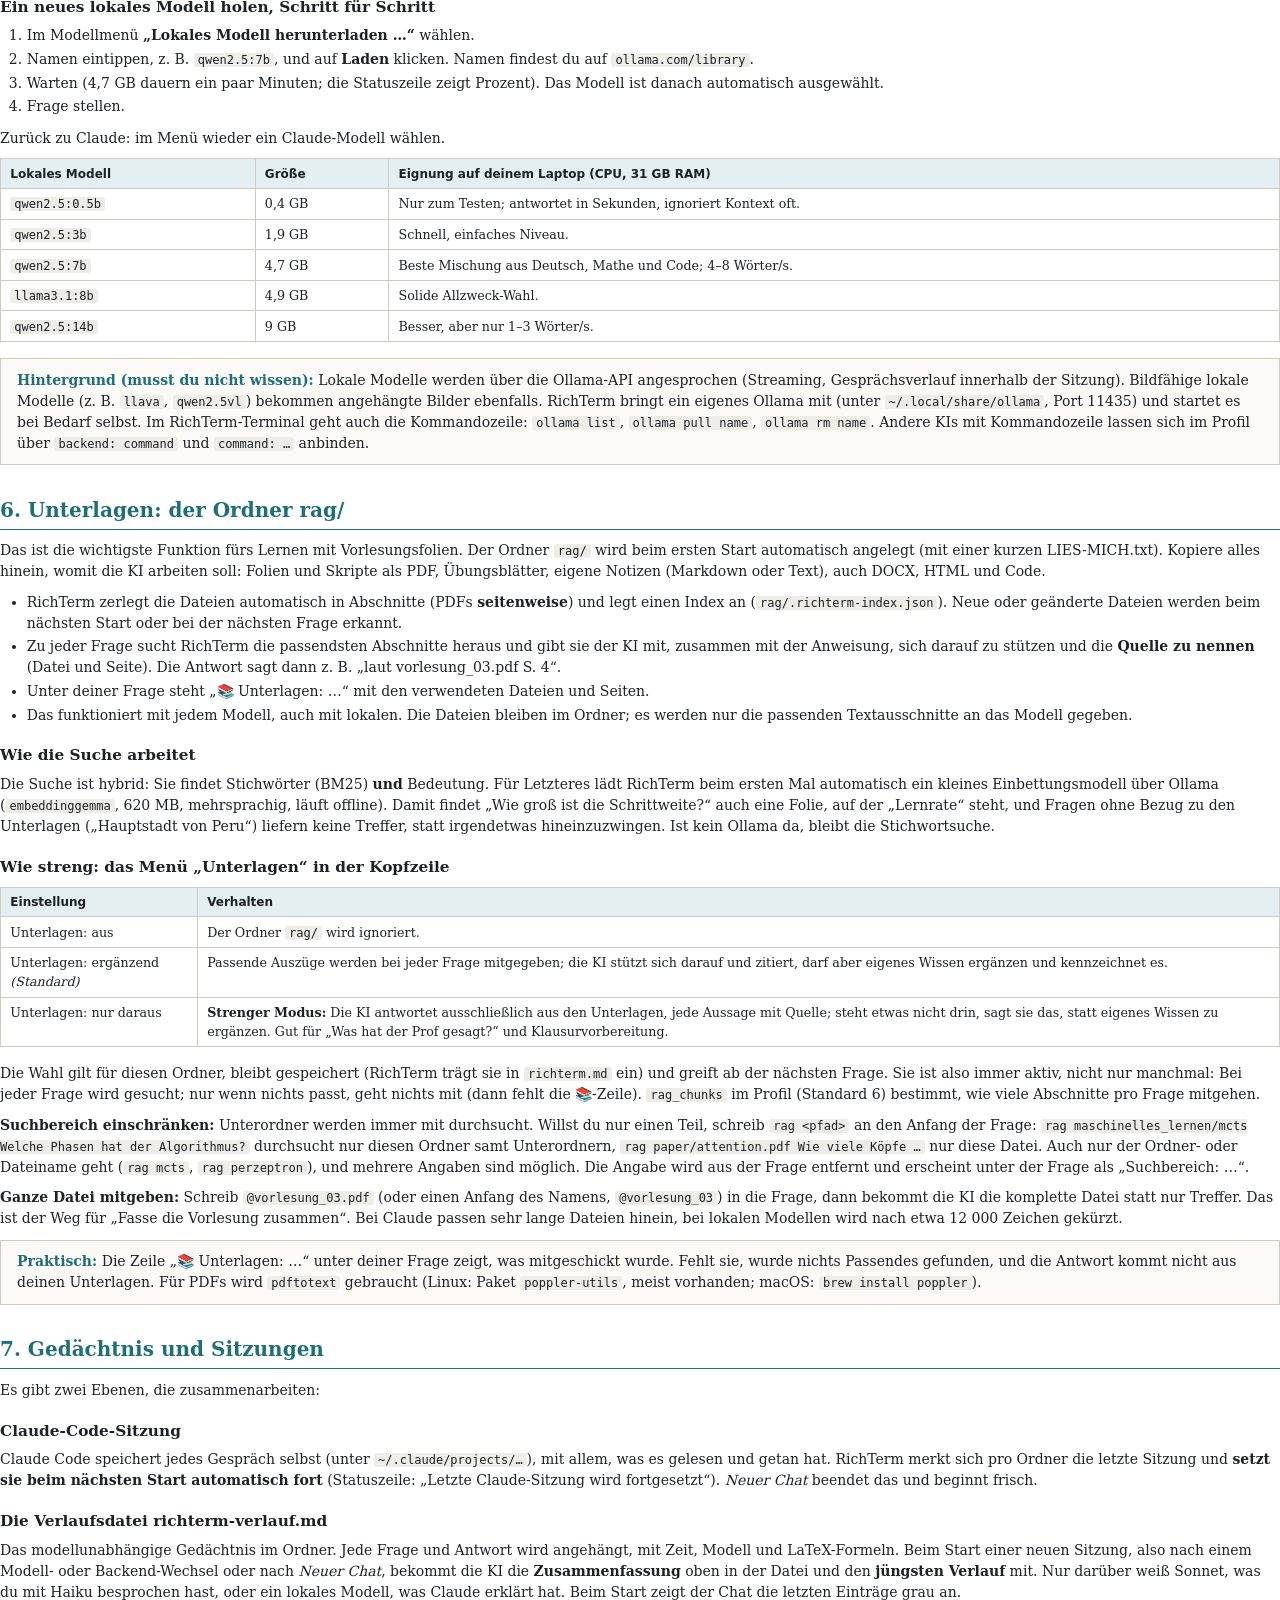
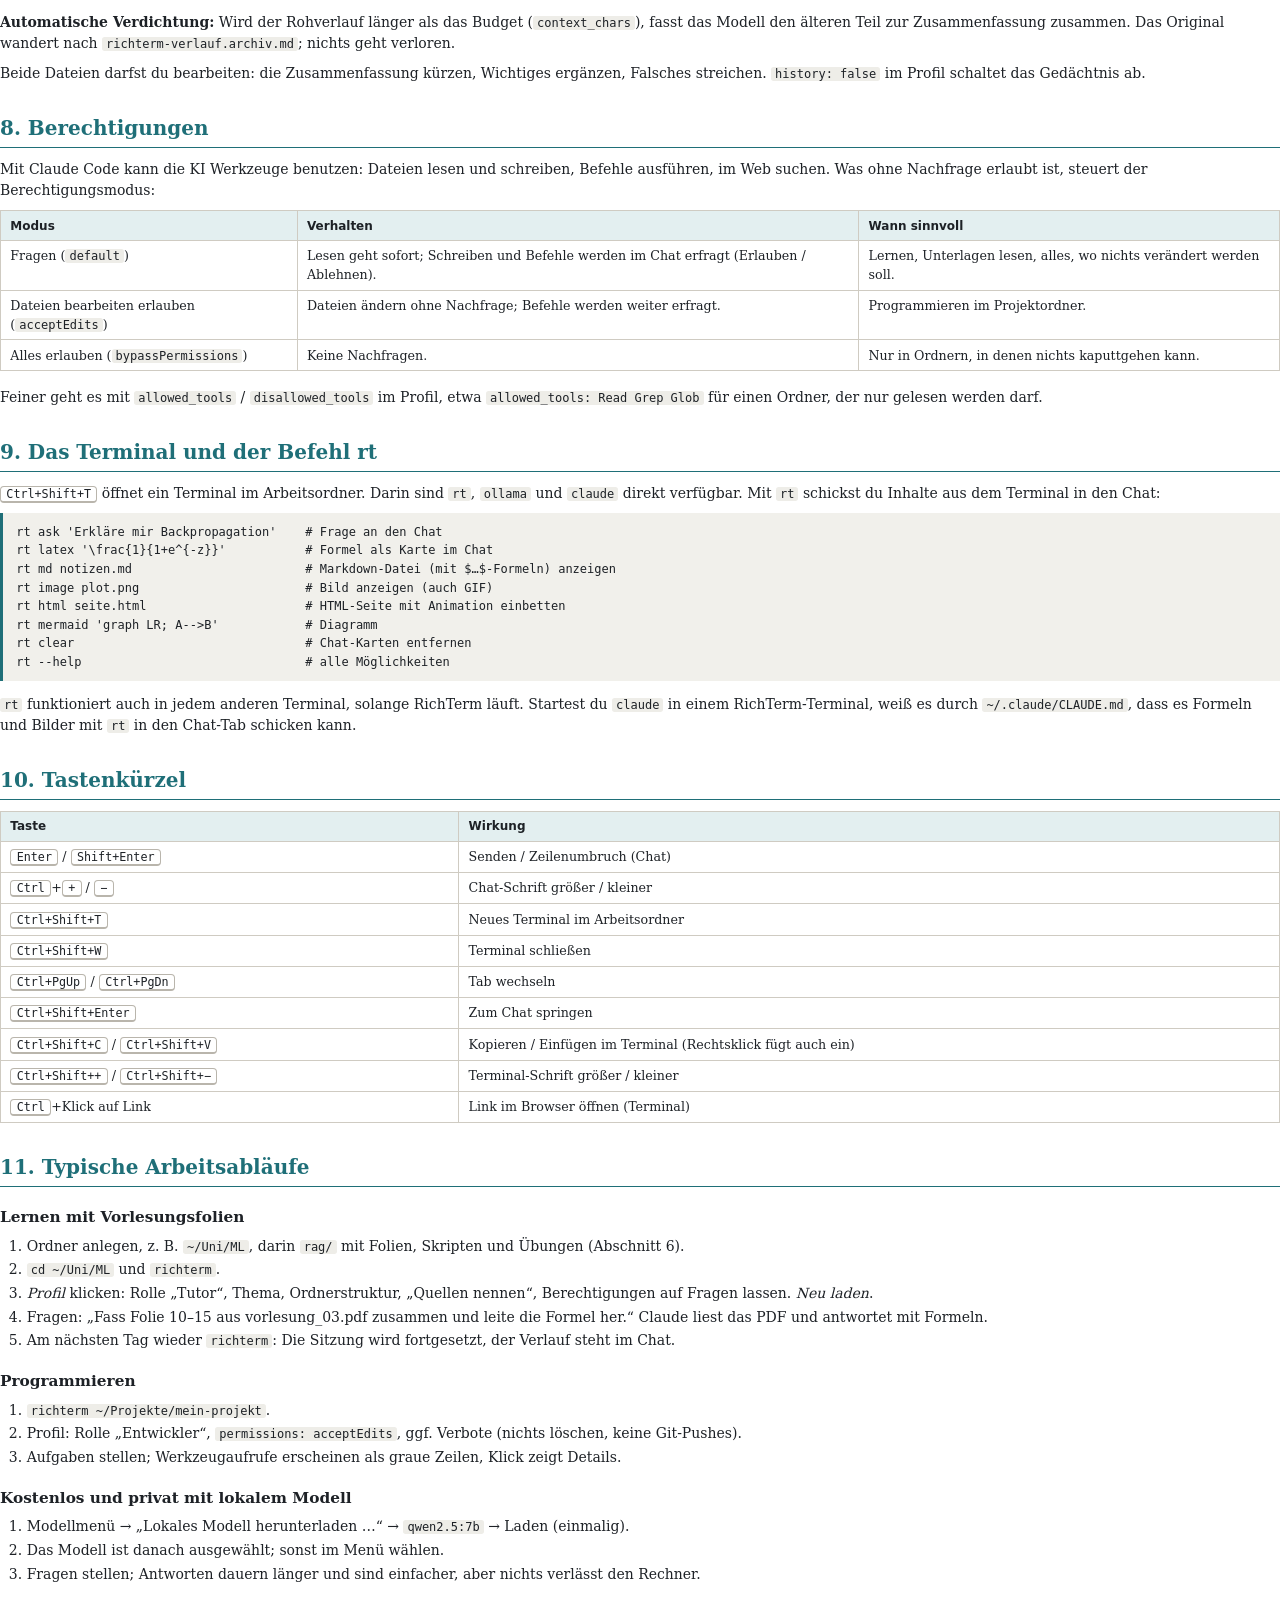
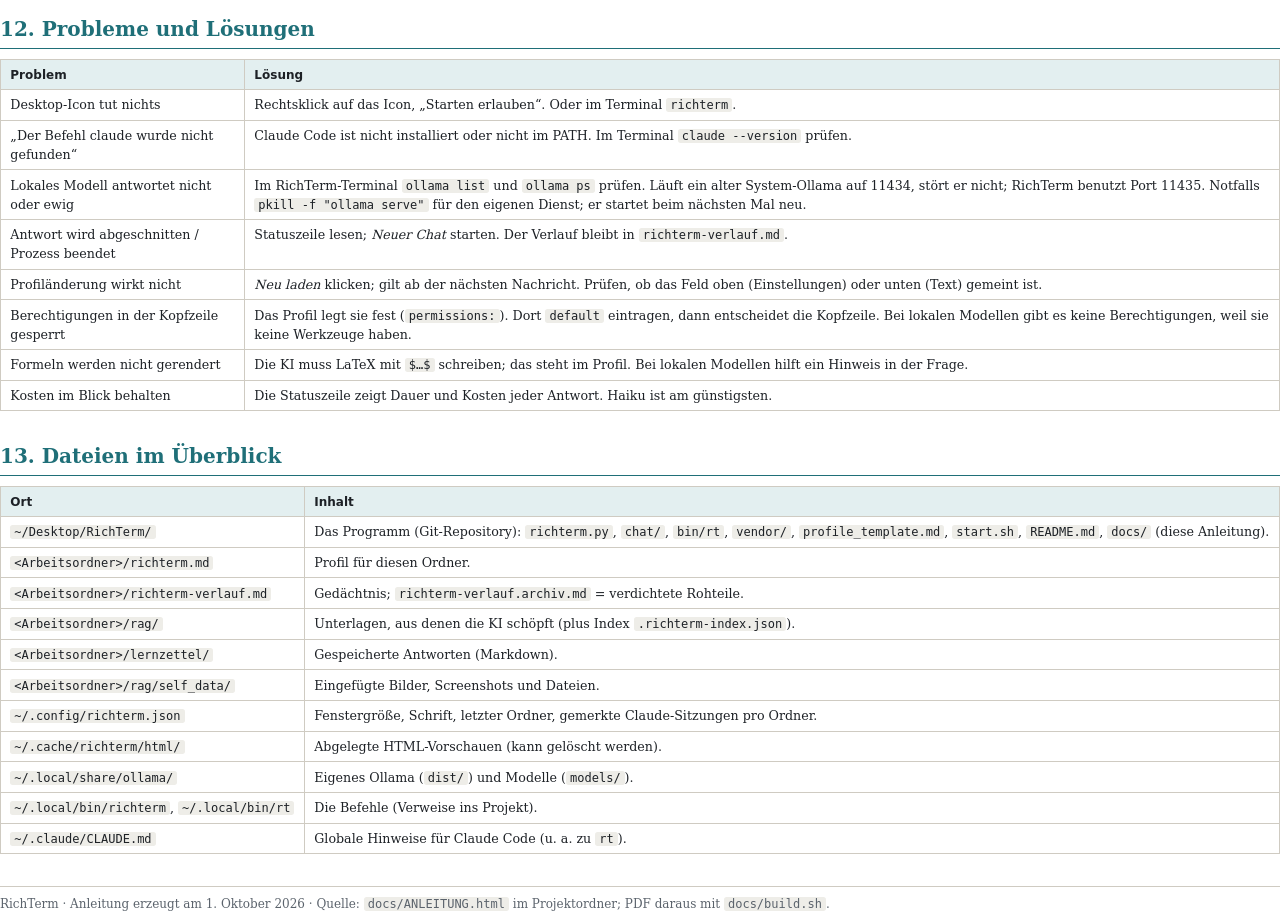
==== commit 1c9d7ef5: "Anhänge: gestreamter Upload ohne Größenlimit nach rag/self_data (mit Indexierung), Kopie gezogener D" ====
--- a/docs/ANLEITUNG.html
+++ b/docs/ANLEITUNG.html
@@ -93,7 +93,7 @@
   <tr><td>Statuszeile</td><td>Über dem Eingabefeld: Ordner, Sitzung, Dauer und Kosten der letzten Antwort, Hinweise.</td></tr>
 </table>
 <h3>Anhänge: Bilder und Dateien</h3>
-<p>Bilder (Screenshot einer Folie, Foto vom Tafelanschrieb), PDFs und andere Dateien kannst du an eine Frage anhängen: <b>in das Fenster ziehen</b>, mit <span class="kbd">Ctrl+V</span> <b>einfügen</b> (z. B. einen Screenshot) oder über die <b>📎</b>-Schaltfläche wählen. Die Anhänge erscheinen als kleine Chips über dem Eingabefeld (✕ entfernt sie) und werden mit der nächsten Nachricht gesendet. Claude sieht Bilder direkt (es kann also eine handschriftliche Rechnung lesen und korrigieren); andere Dateien liest es mit seinem Read-Werkzeug. Eingefügte Dateien werden im Arbeitsordner unter <code>richterm-anhang/</code> abgelegt; aus dem Dateimanager gezogene Dateien bleiben, wo sie sind.</p>
+<p>Bilder (Screenshot einer Folie, Foto vom Tafelanschrieb), PDFs und andere Dateien kannst du an eine Frage anhängen: <b>in das Fenster ziehen</b>, mit <span class="kbd">Ctrl+V</span> <b>einfügen</b> (z. B. einen Screenshot) oder über die <b>📎</b>-Schaltfläche wählen. Die Anhänge erscheinen als kleine Chips über dem Eingabefeld (✕ entfernt sie) und werden mit der nächsten Nachricht gesendet. Claude sieht Bilder direkt (es kann also eine handschriftliche Rechnung lesen und korrigieren); andere Dateien liest es mit seinem Read-Werkzeug. Es gibt kein Größenlimit. Alles, was du einfügst oder hineinziehst, wird nach <code>rag/self_data/</code> im Arbeitsordner kopiert und dort mit indexiert, steht also auch späteren Fragen zur Verfügung (Abschnitt 6). Sehr große Bilder werden für die Übertragung an das Modell verkleinert.</p>
 <h3>Unter jeder Antwort</h3>
 <ul>
   <li><b>Einfacher · Kürzer · Beispiel · Abfragen:</b> Schnellaktionen. Ein Klick stellt die passende Folgefrage („Abfragen“ lässt dich die KI mit Prüfungsfragen abfragen).</li>
@@ -271,7 +271,7 @@
   <tr><td><code>&lt;Arbeitsordner&gt;/richterm-verlauf.md</code></td><td>Gedächtnis; <code>richterm-verlauf.archiv.md</code> = verdichtete Rohteile.</td></tr>
   <tr><td><code>&lt;Arbeitsordner&gt;/rag/</code></td><td>Unterlagen, aus denen die KI schöpft (plus Index <code>.richterm-index.json</code>).</td></tr>
   <tr><td><code>&lt;Arbeitsordner&gt;/lernzettel/</code></td><td>Gespeicherte Antworten (Markdown).</td></tr>
-  <tr><td><code>&lt;Arbeitsordner&gt;/richterm-anhang/</code></td><td>Eingefügte Bilder und Dateien.</td></tr>
+  <tr><td><code>&lt;Arbeitsordner&gt;/rag/self_data/</code></td><td>Eingefügte Bilder, Screenshots und Dateien.</td></tr>
   <tr><td><code>~/.config/richterm.json</code></td><td>Fenstergröße, Schrift, letzter Ordner, gemerkte Claude-Sitzungen pro Ordner.</td></tr>
   <tr><td><code>~/.cache/richterm/html/</code></td><td>Abgelegte HTML-Vorschauen (kann gelöscht werden).</td></tr>
   <tr><td><code>~/.local/share/ollama/</code></td><td>Eigenes Ollama (<code>dist/</code>) und Modelle (<code>models/</code>).</td></tr>
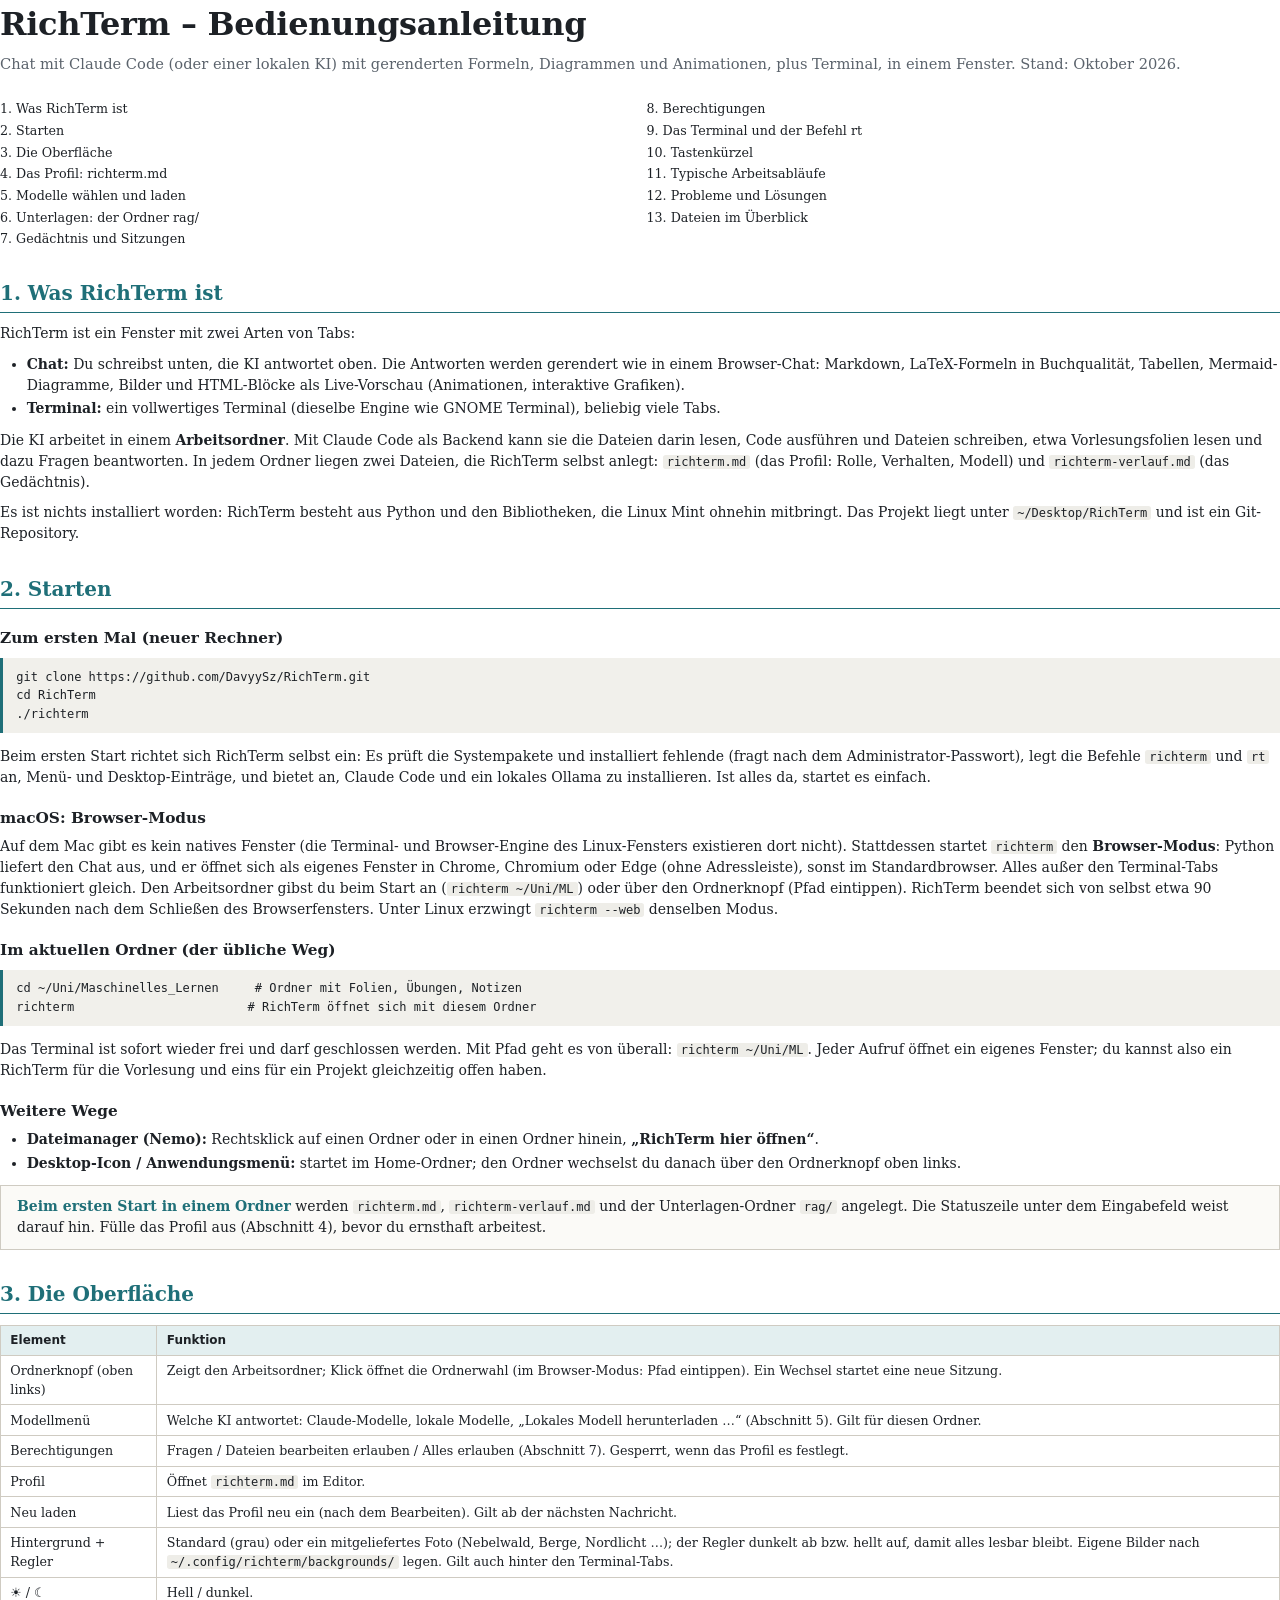
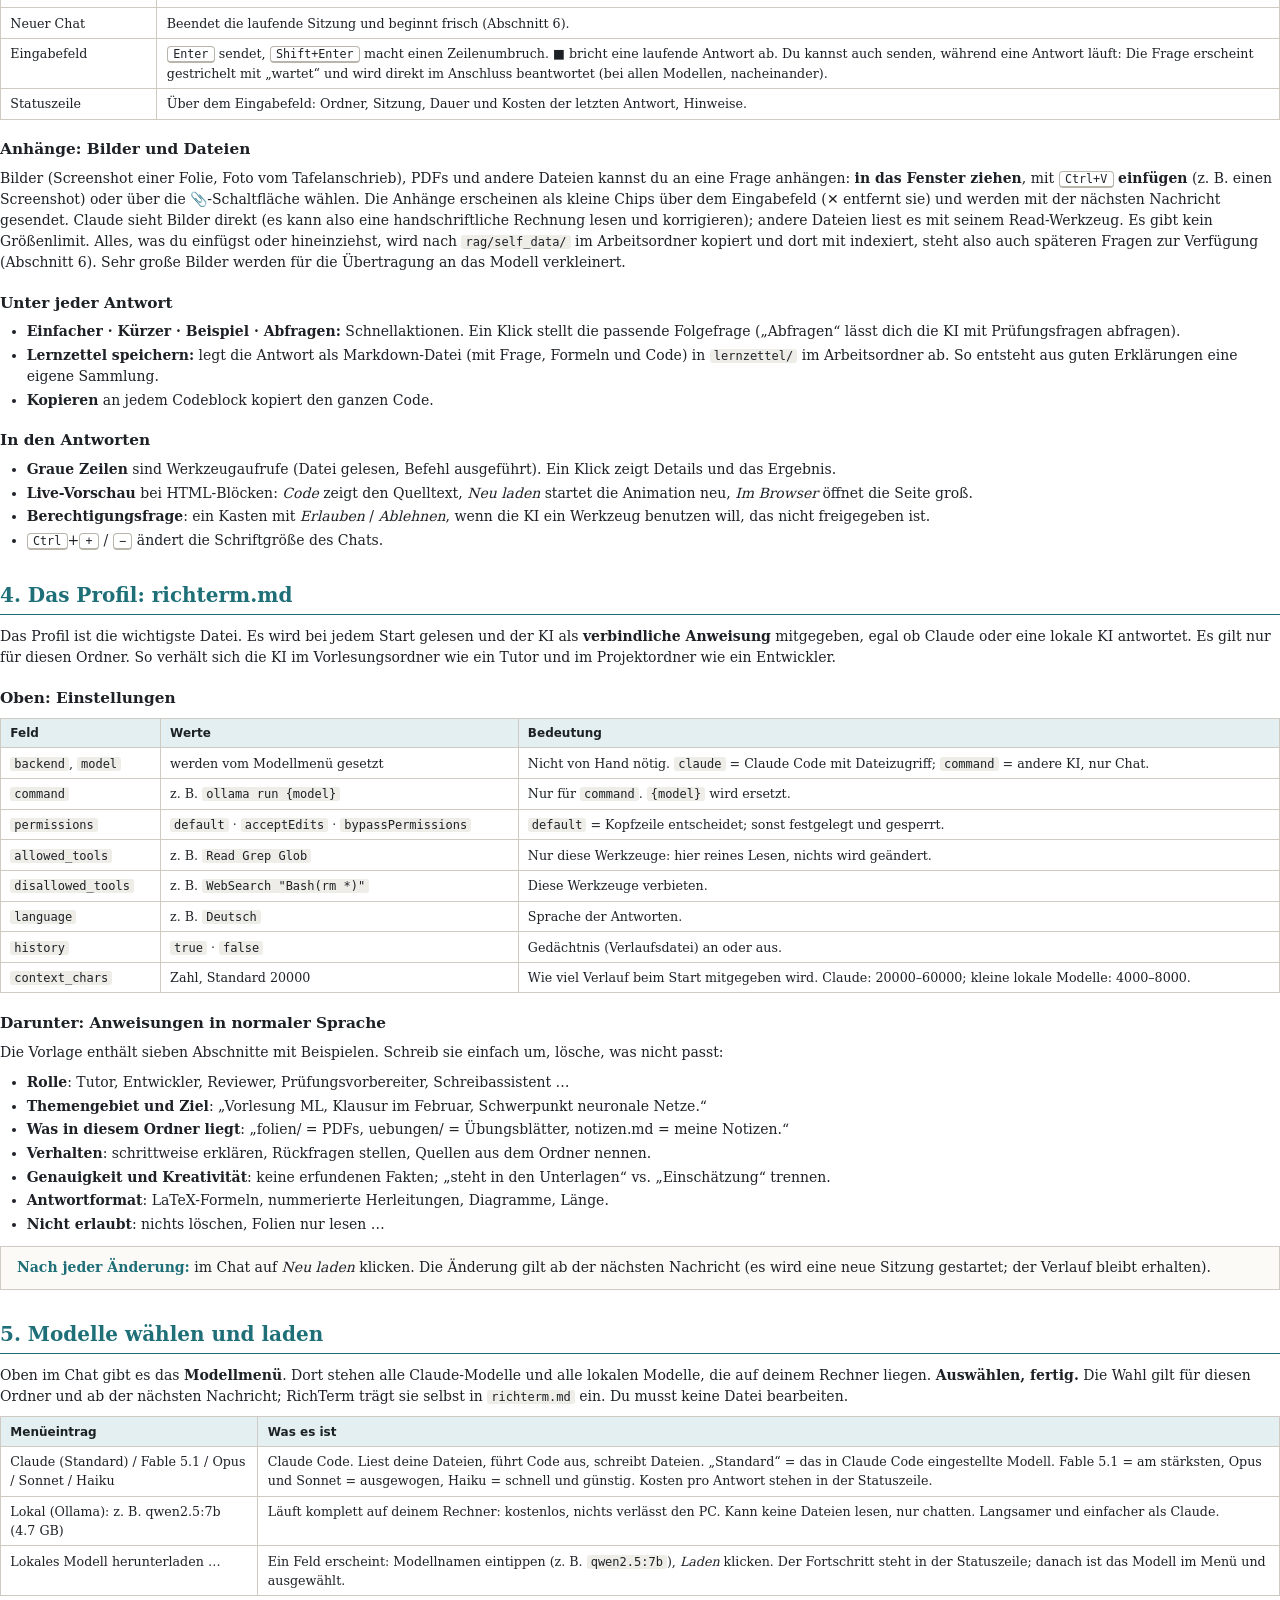
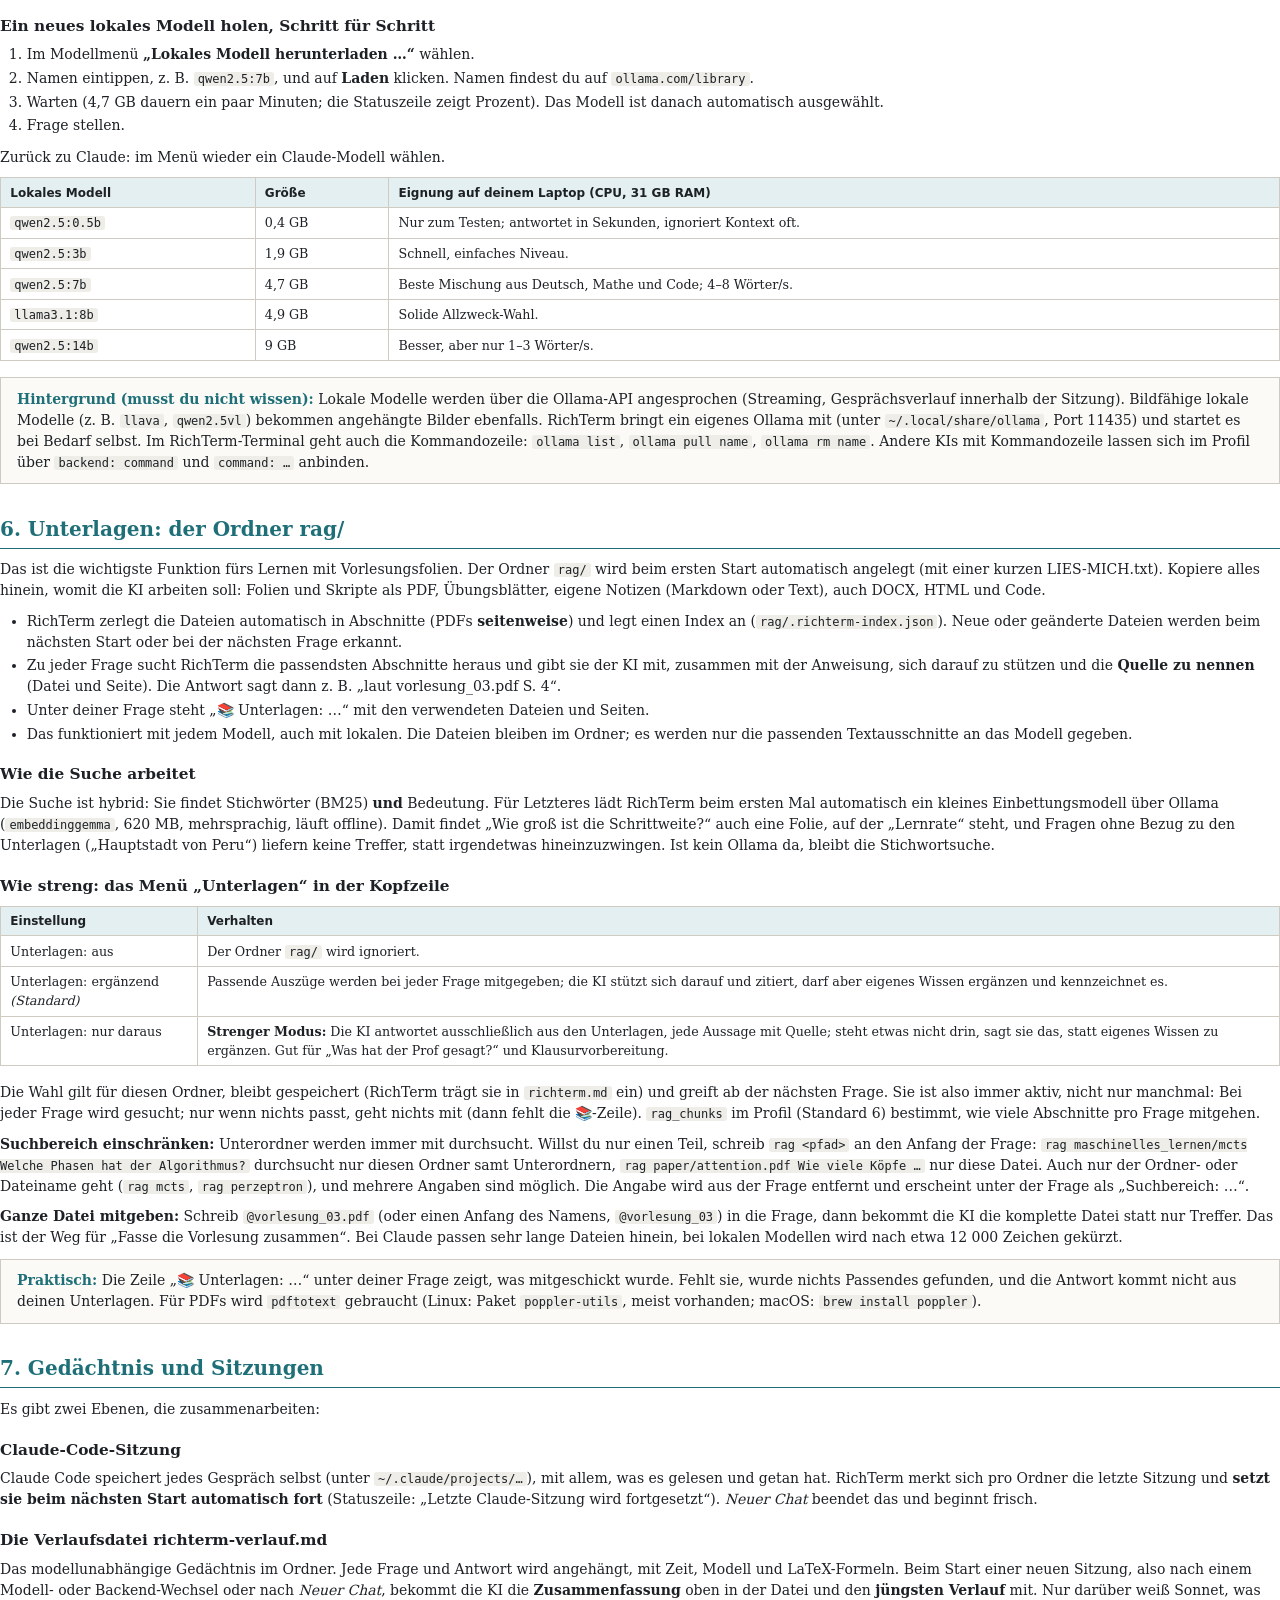
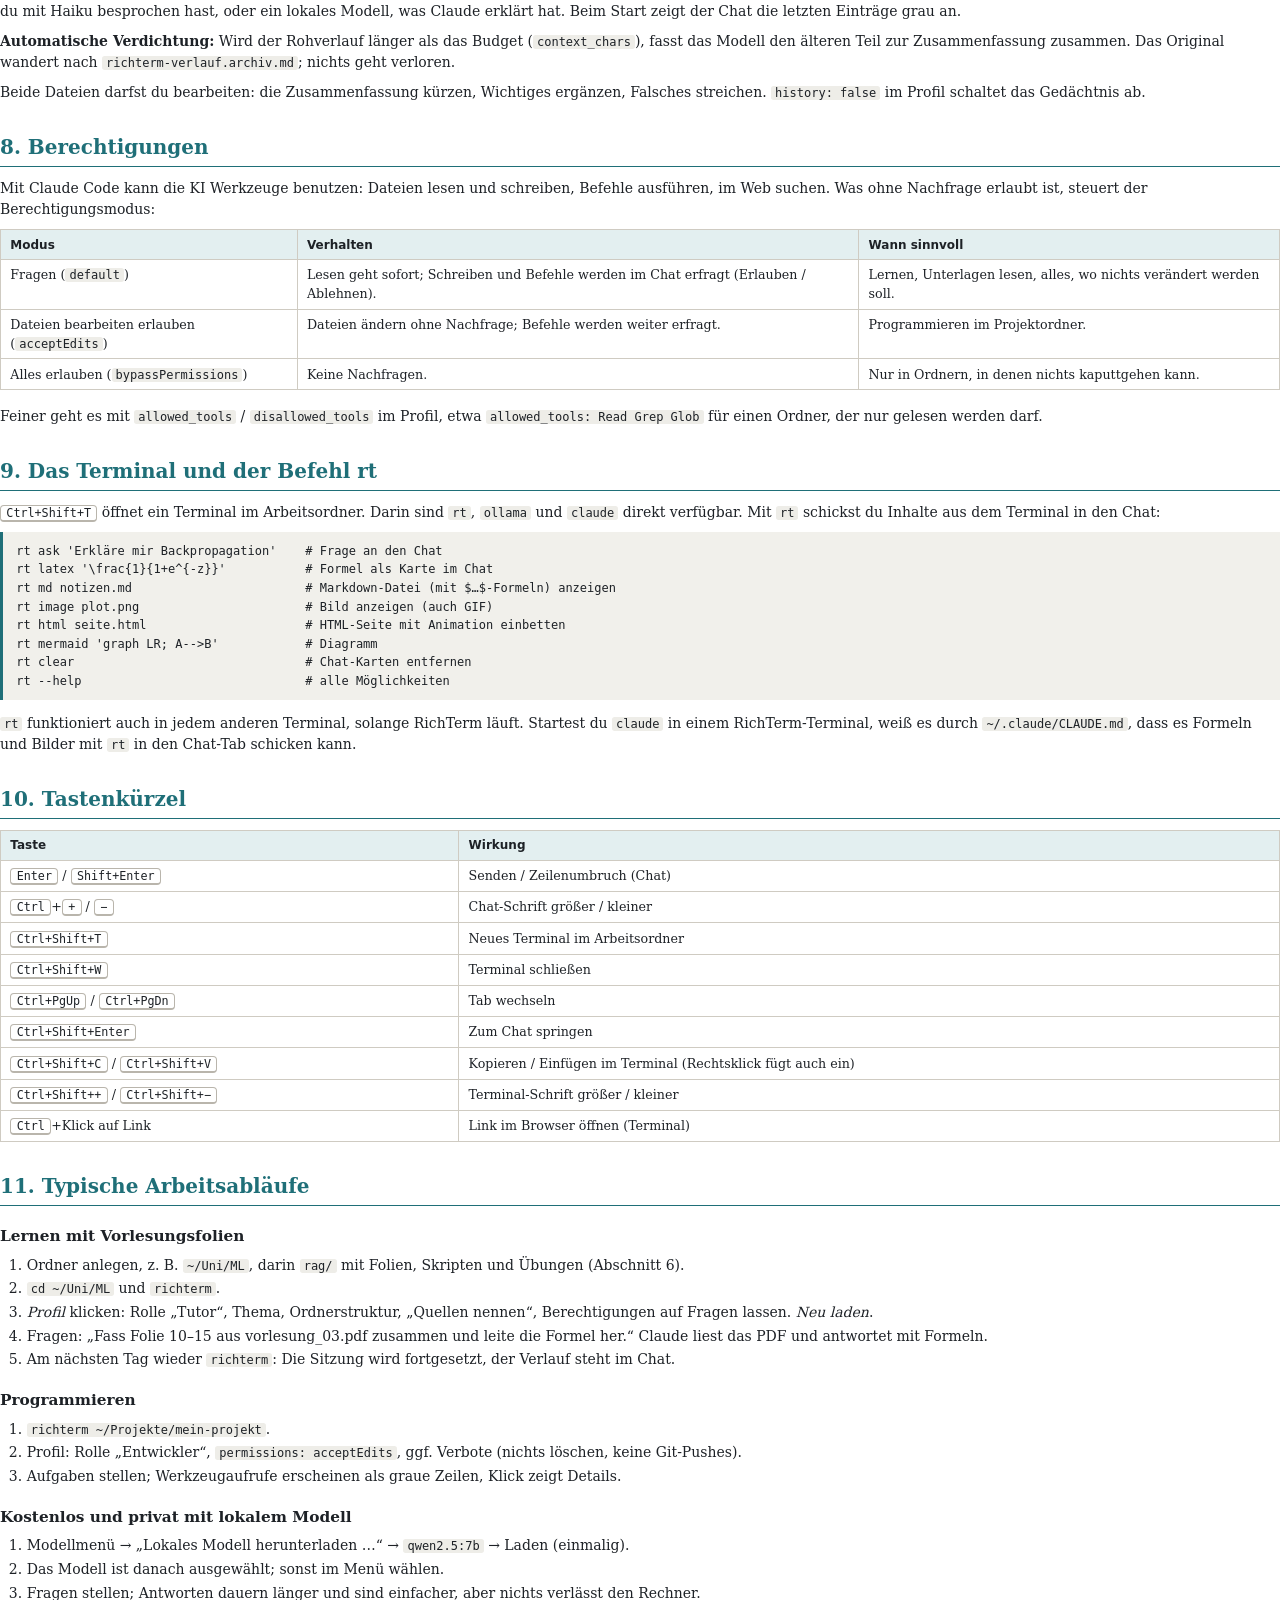
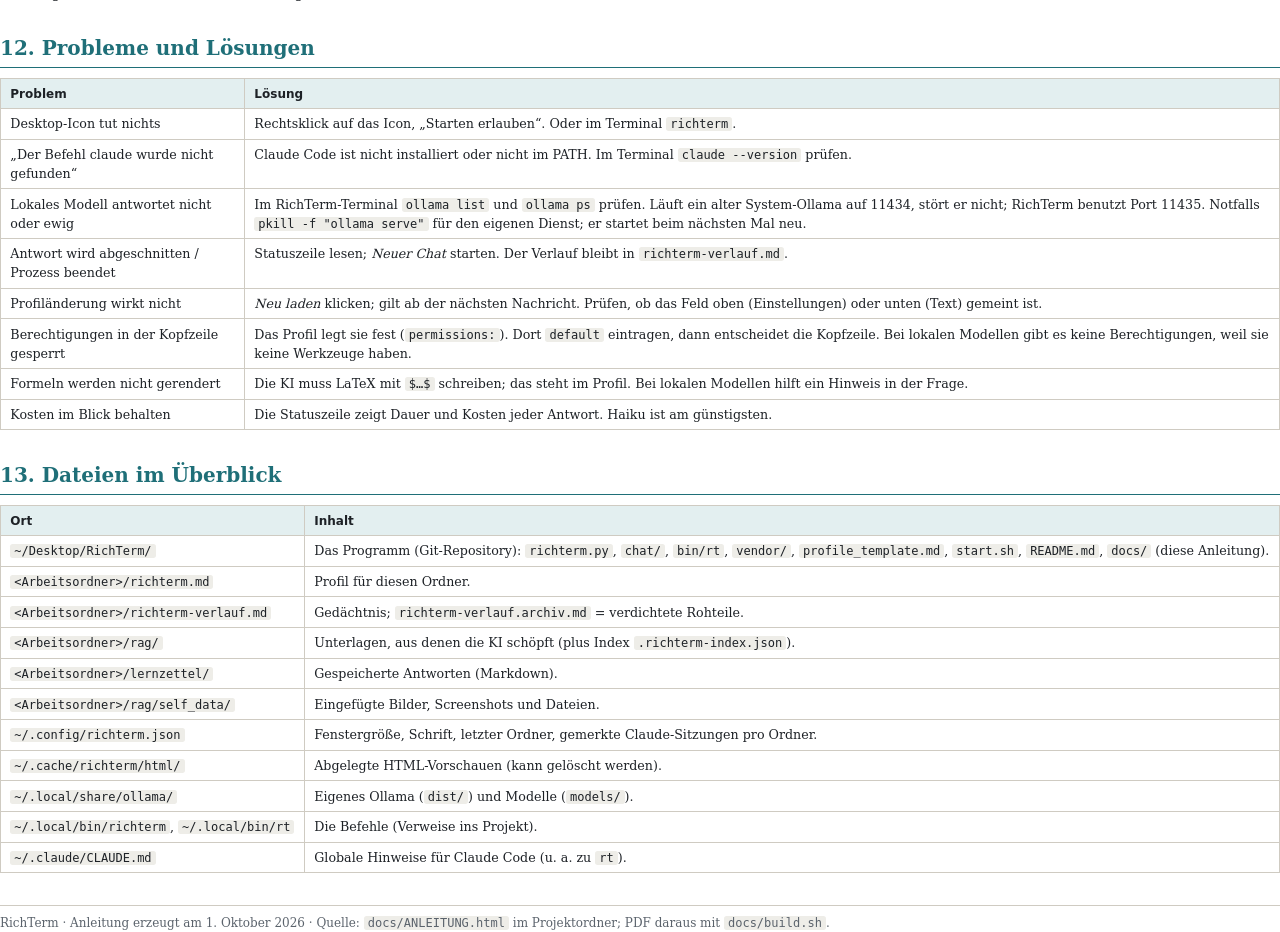
==== commit 4f171812: "Fragen während laufender Antwort: keine Sperre mehr, Einreihung (Claude nativ, lokale Modelle per Wa" ====
--- a/docs/ANLEITUNG.html
+++ b/docs/ANLEITUNG.html
@@ -89,7 +89,7 @@
   <tr><td>Hintergrund + Regler</td><td>Standard (grau) oder ein mitgeliefertes Foto (Nebelwald, Berge, Nordlicht …); der Regler dunkelt ab bzw. hellt auf, damit alles lesbar bleibt. Eigene Bilder nach <code>~/.config/richterm/backgrounds/</code> legen. Gilt auch hinter den Terminal-Tabs.</td></tr>
   <tr><td>☀ / ☾</td><td>Hell / dunkel.</td></tr>
   <tr><td>Neuer Chat</td><td>Beendet die laufende Sitzung und beginnt frisch (Abschnitt 6).</td></tr>
-  <tr><td>Eingabefeld</td><td><span class="kbd">Enter</span> sendet, <span class="kbd">Shift+Enter</span> macht einen Zeilenumbruch. <b>■</b> bricht eine laufende Antwort ab.</td></tr>
+  <tr><td>Eingabefeld</td><td><span class="kbd">Enter</span> sendet, <span class="kbd">Shift+Enter</span> macht einen Zeilenumbruch. <b>■</b> bricht eine laufende Antwort ab. Du kannst auch senden, während eine Antwort läuft: Die Frage erscheint gestrichelt mit „wartet“ und wird direkt im Anschluss beantwortet (bei allen Modellen, nacheinander).</td></tr>
   <tr><td>Statuszeile</td><td>Über dem Eingabefeld: Ordner, Sitzung, Dauer und Kosten der letzten Antwort, Hinweise.</td></tr>
 </table>
 <h3>Anhänge: Bilder und Dateien</h3>
